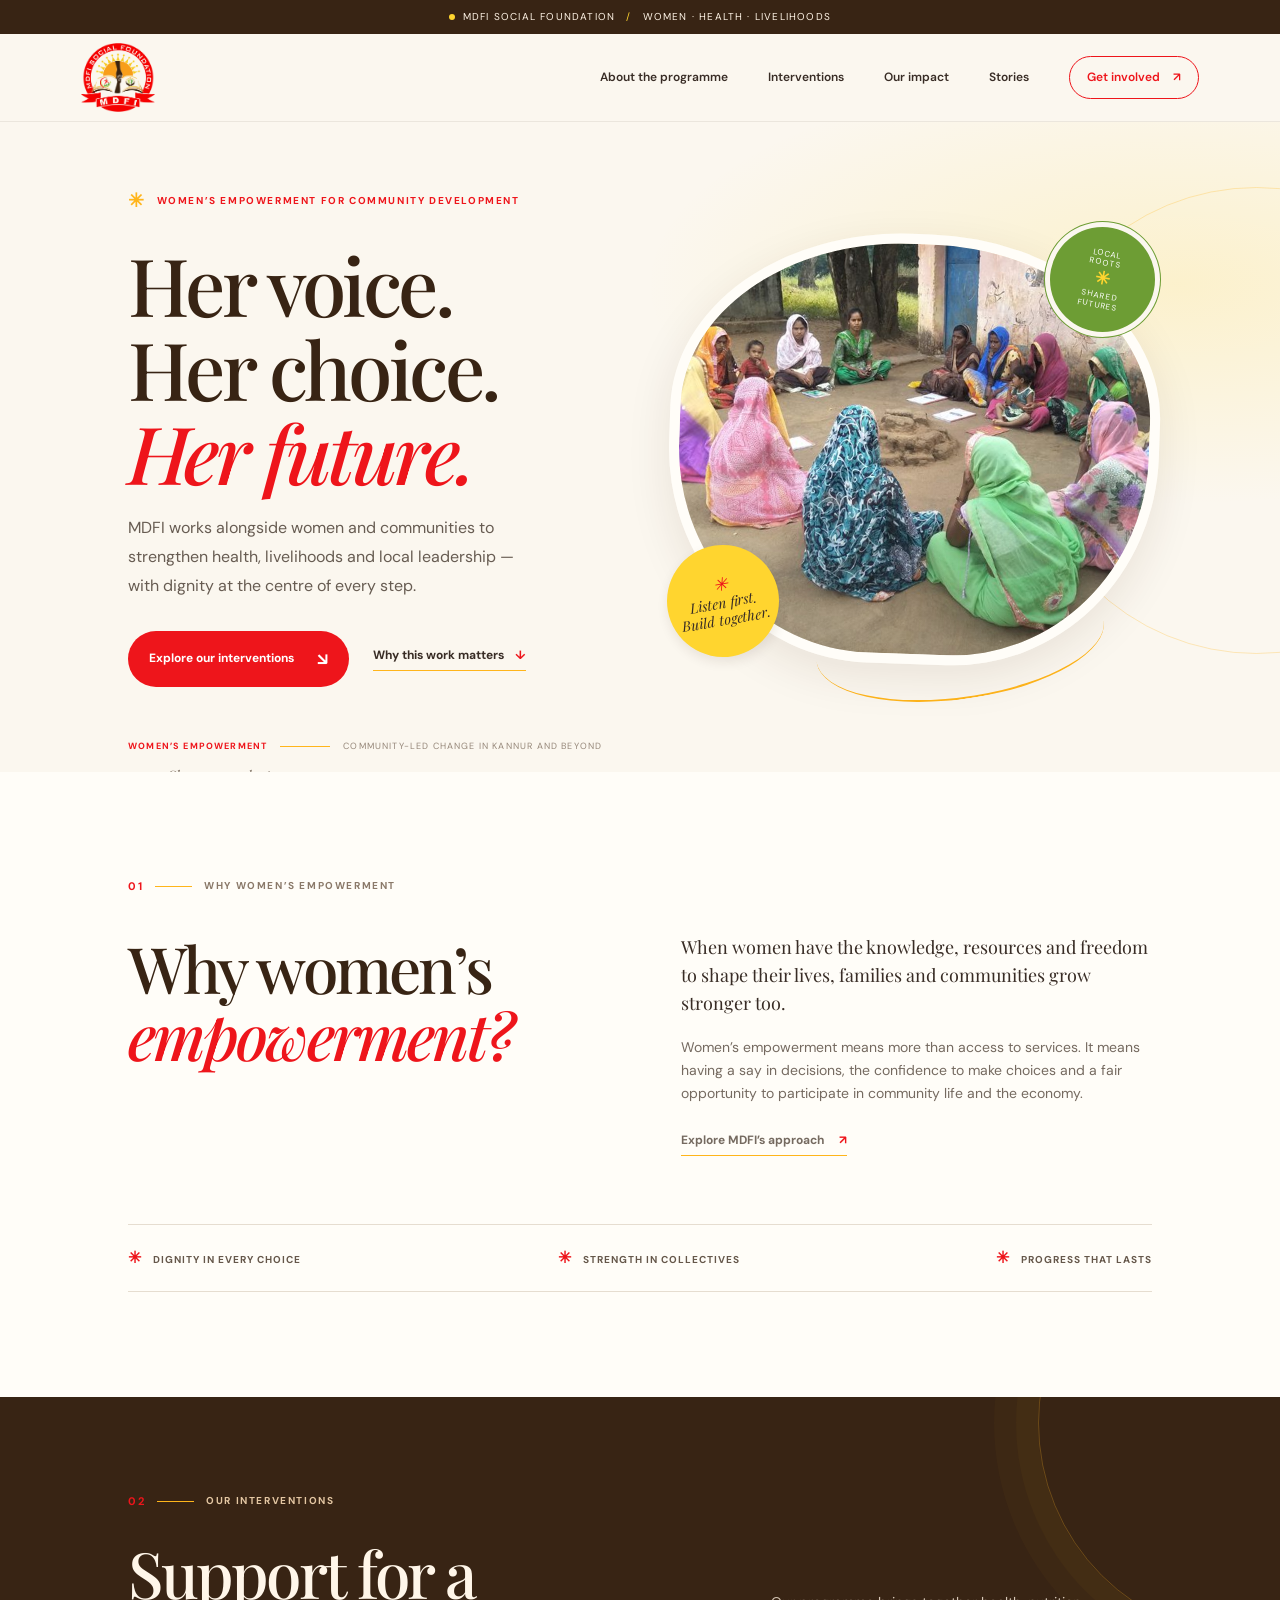
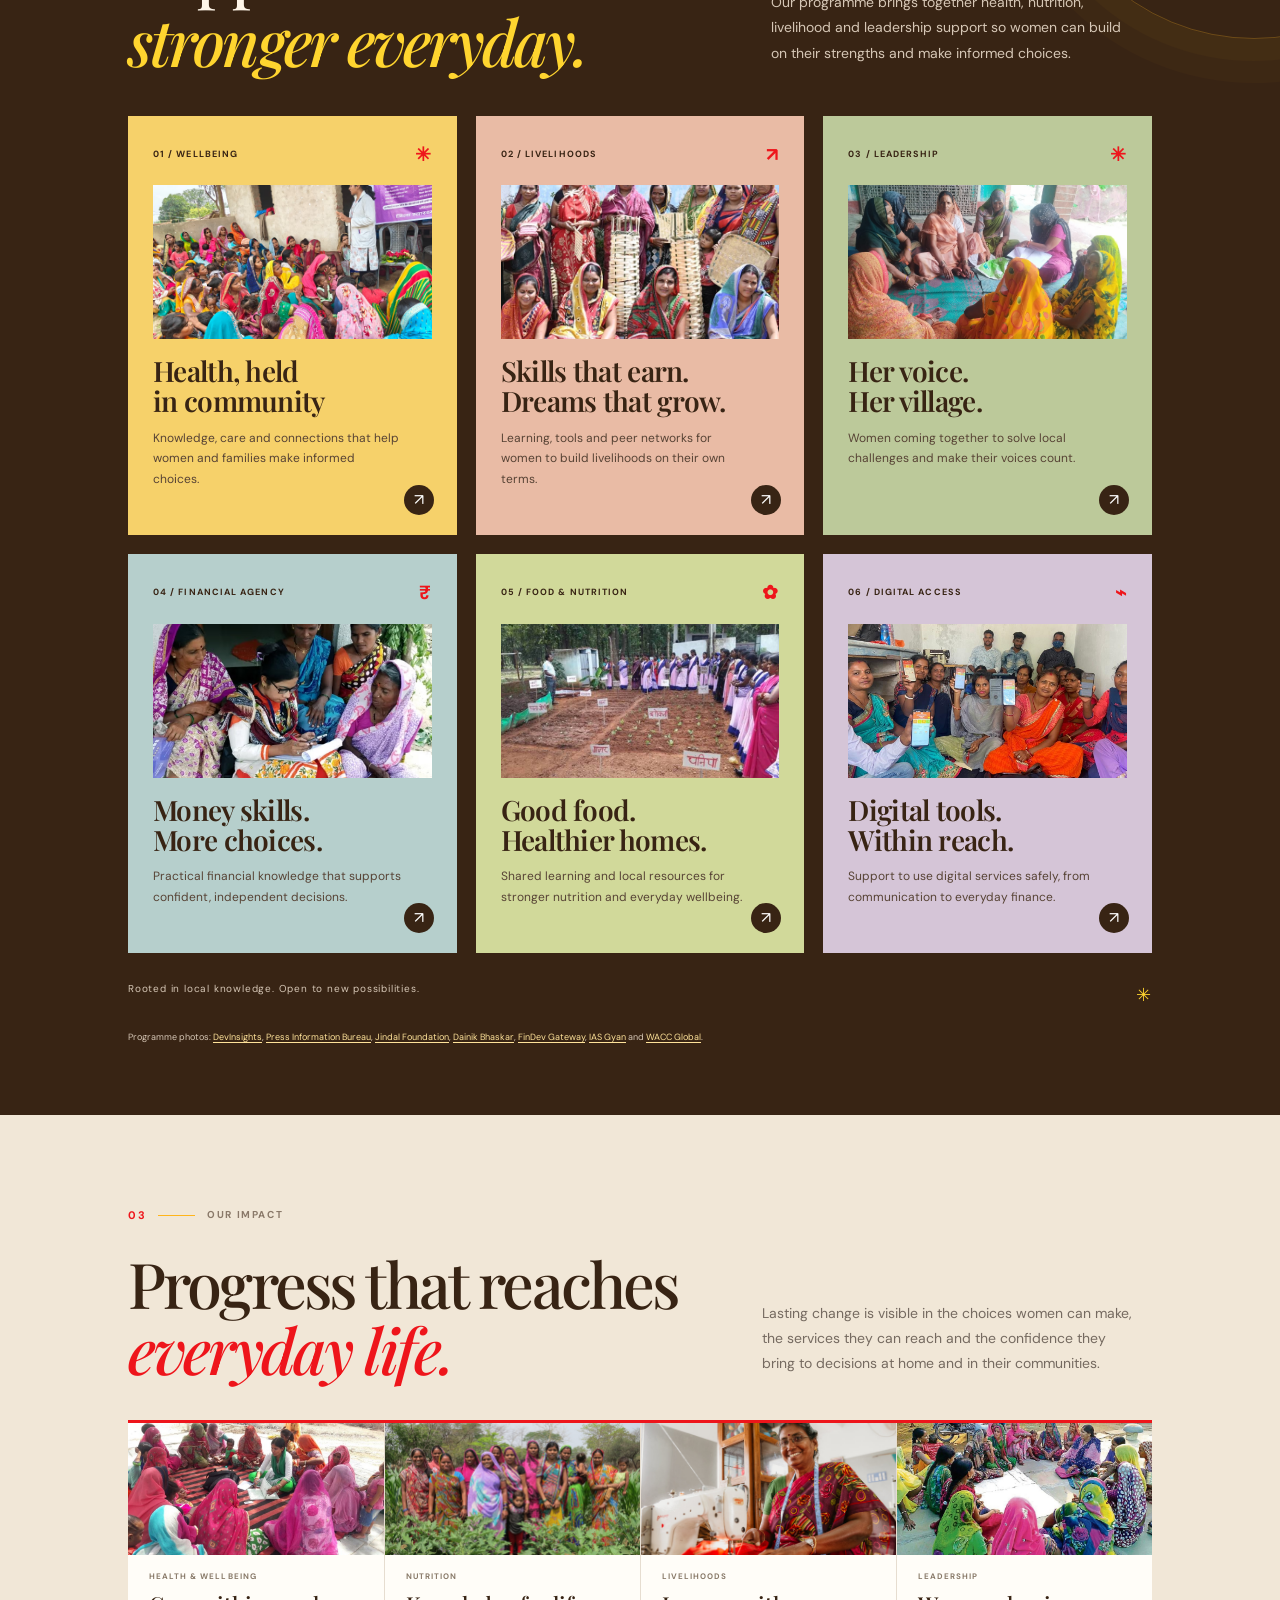
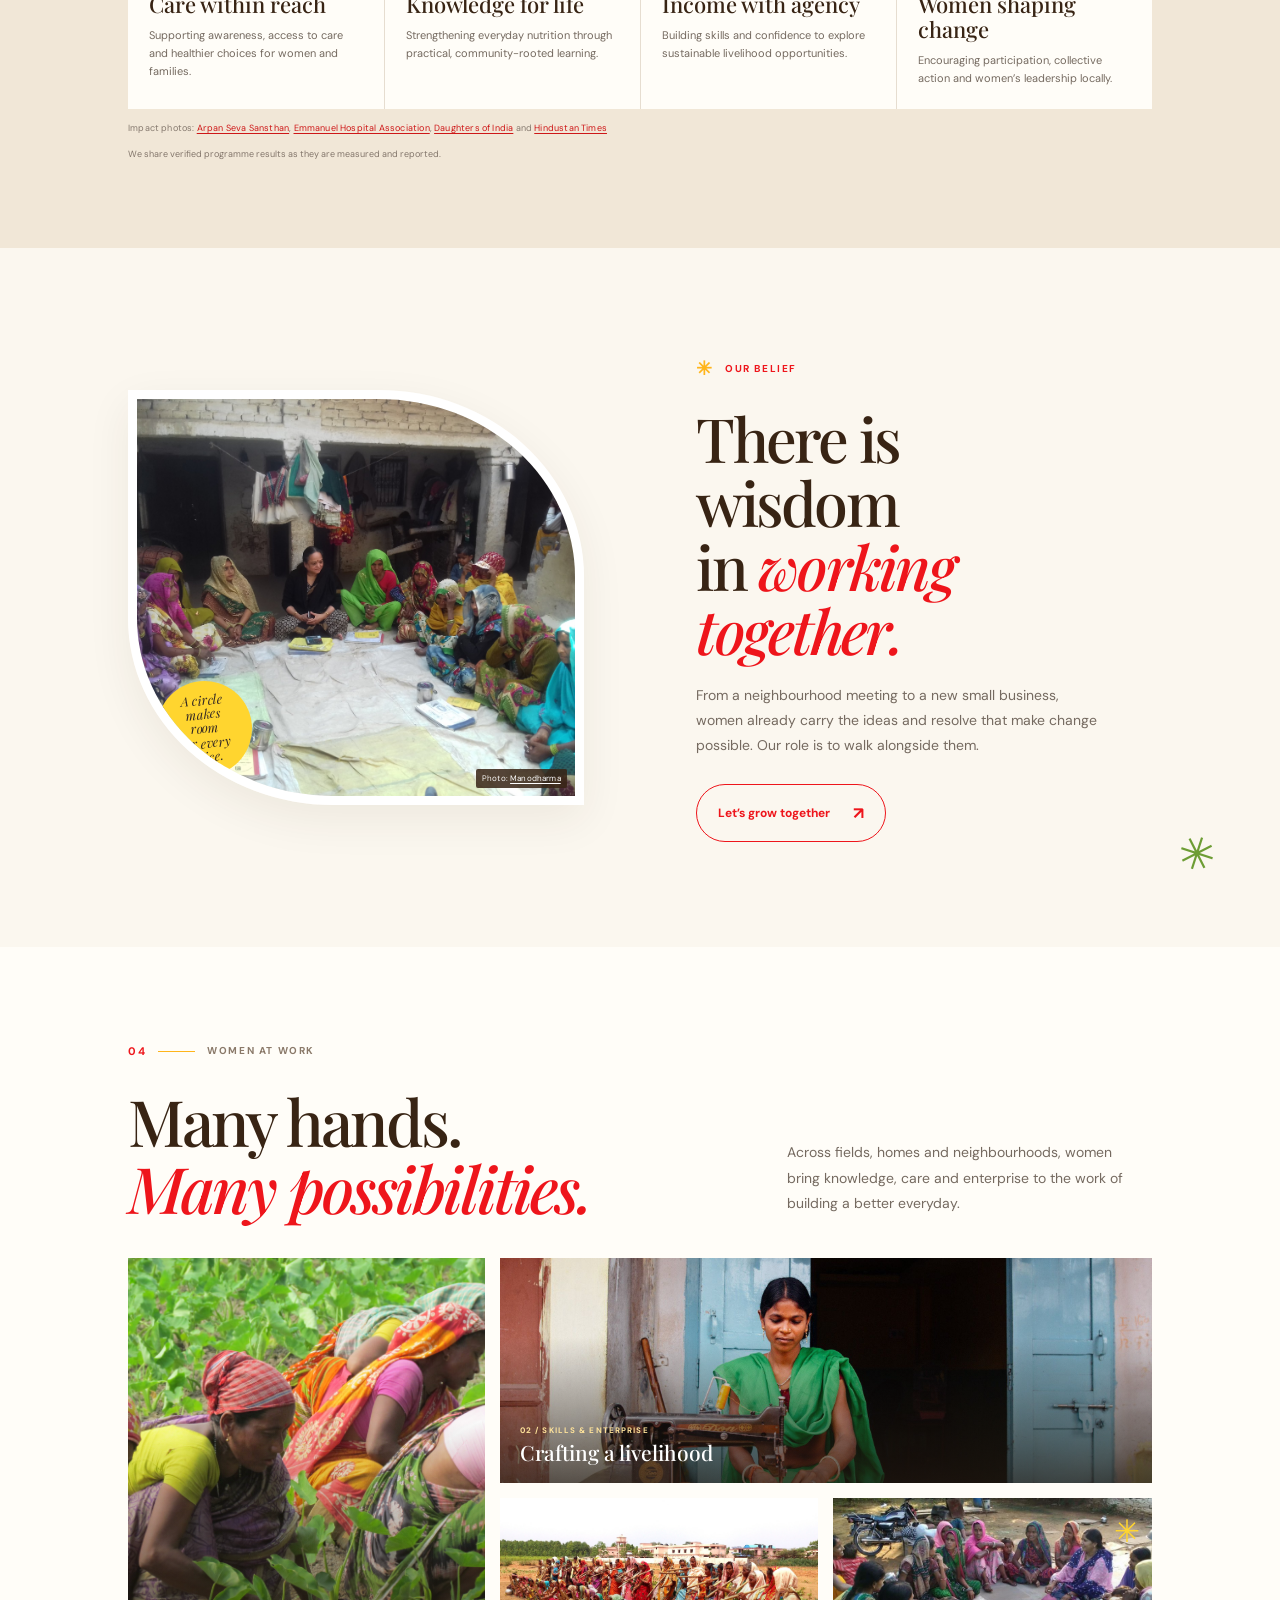
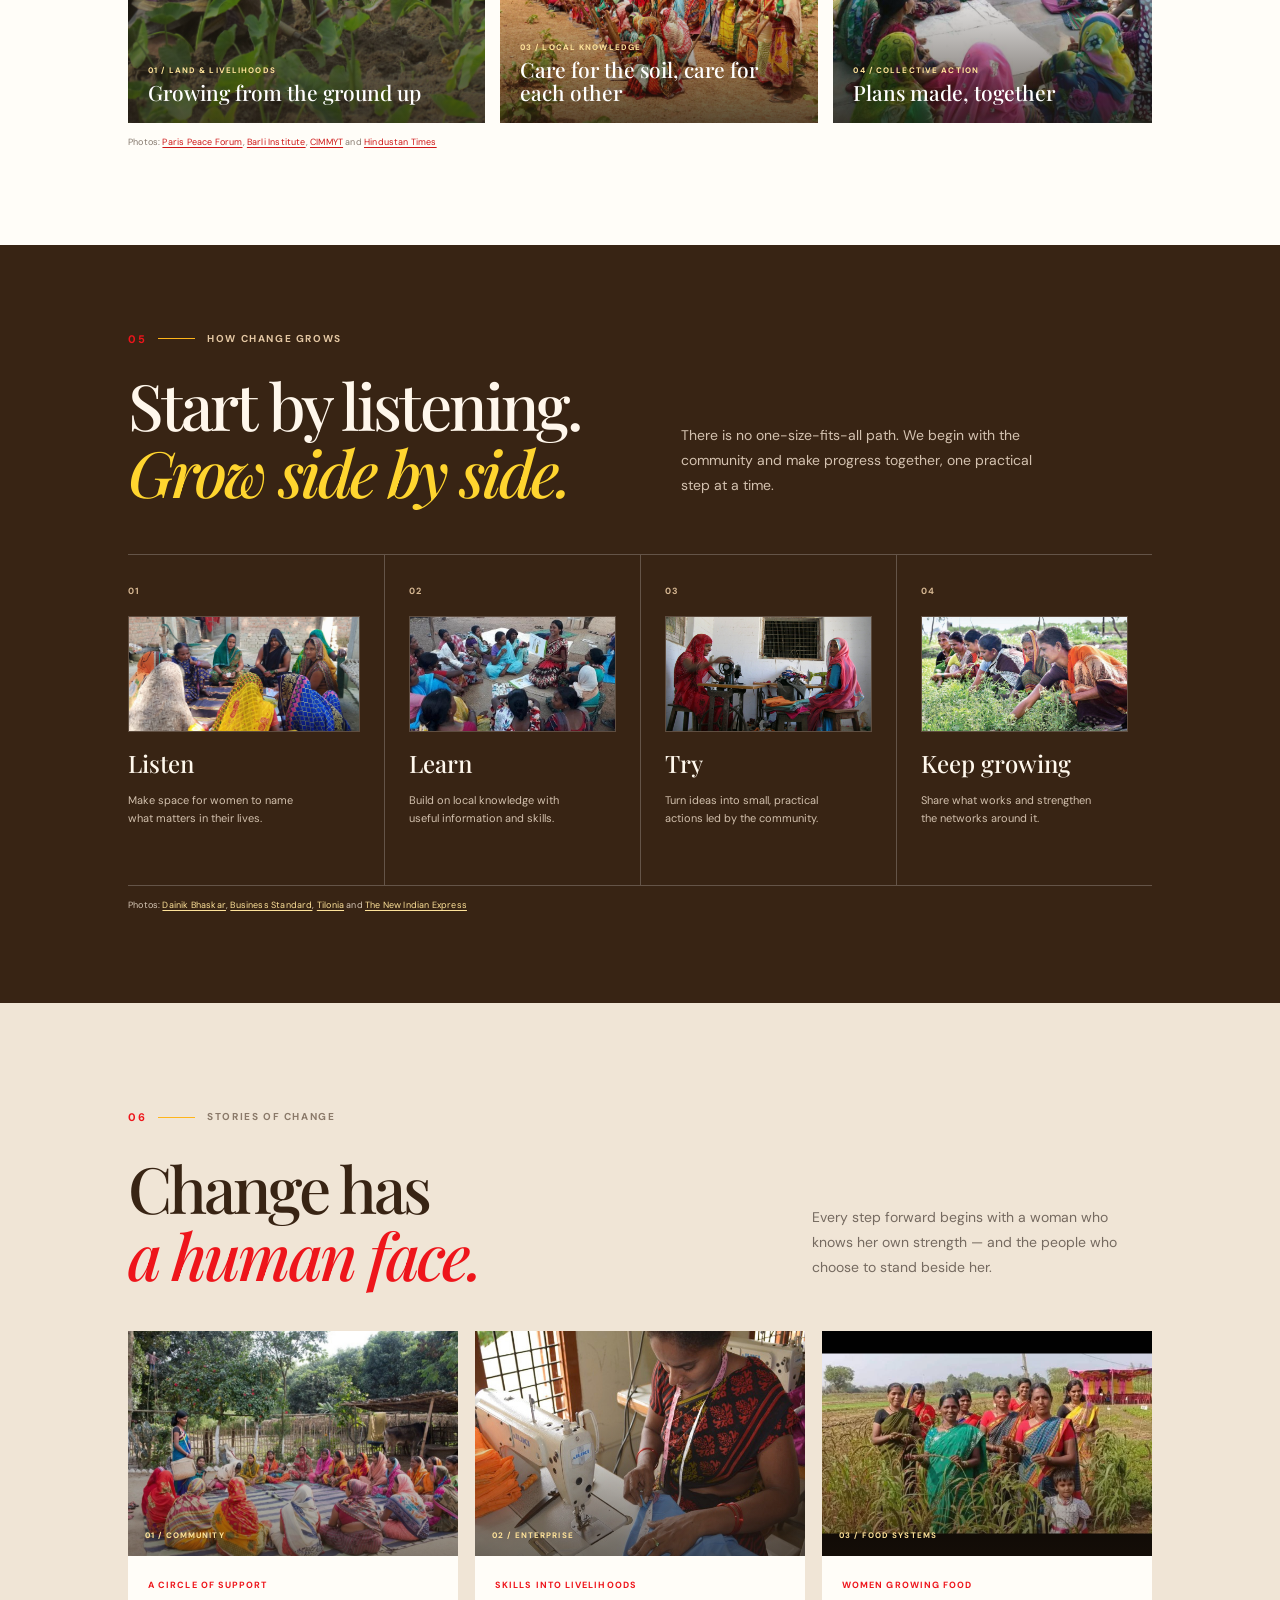
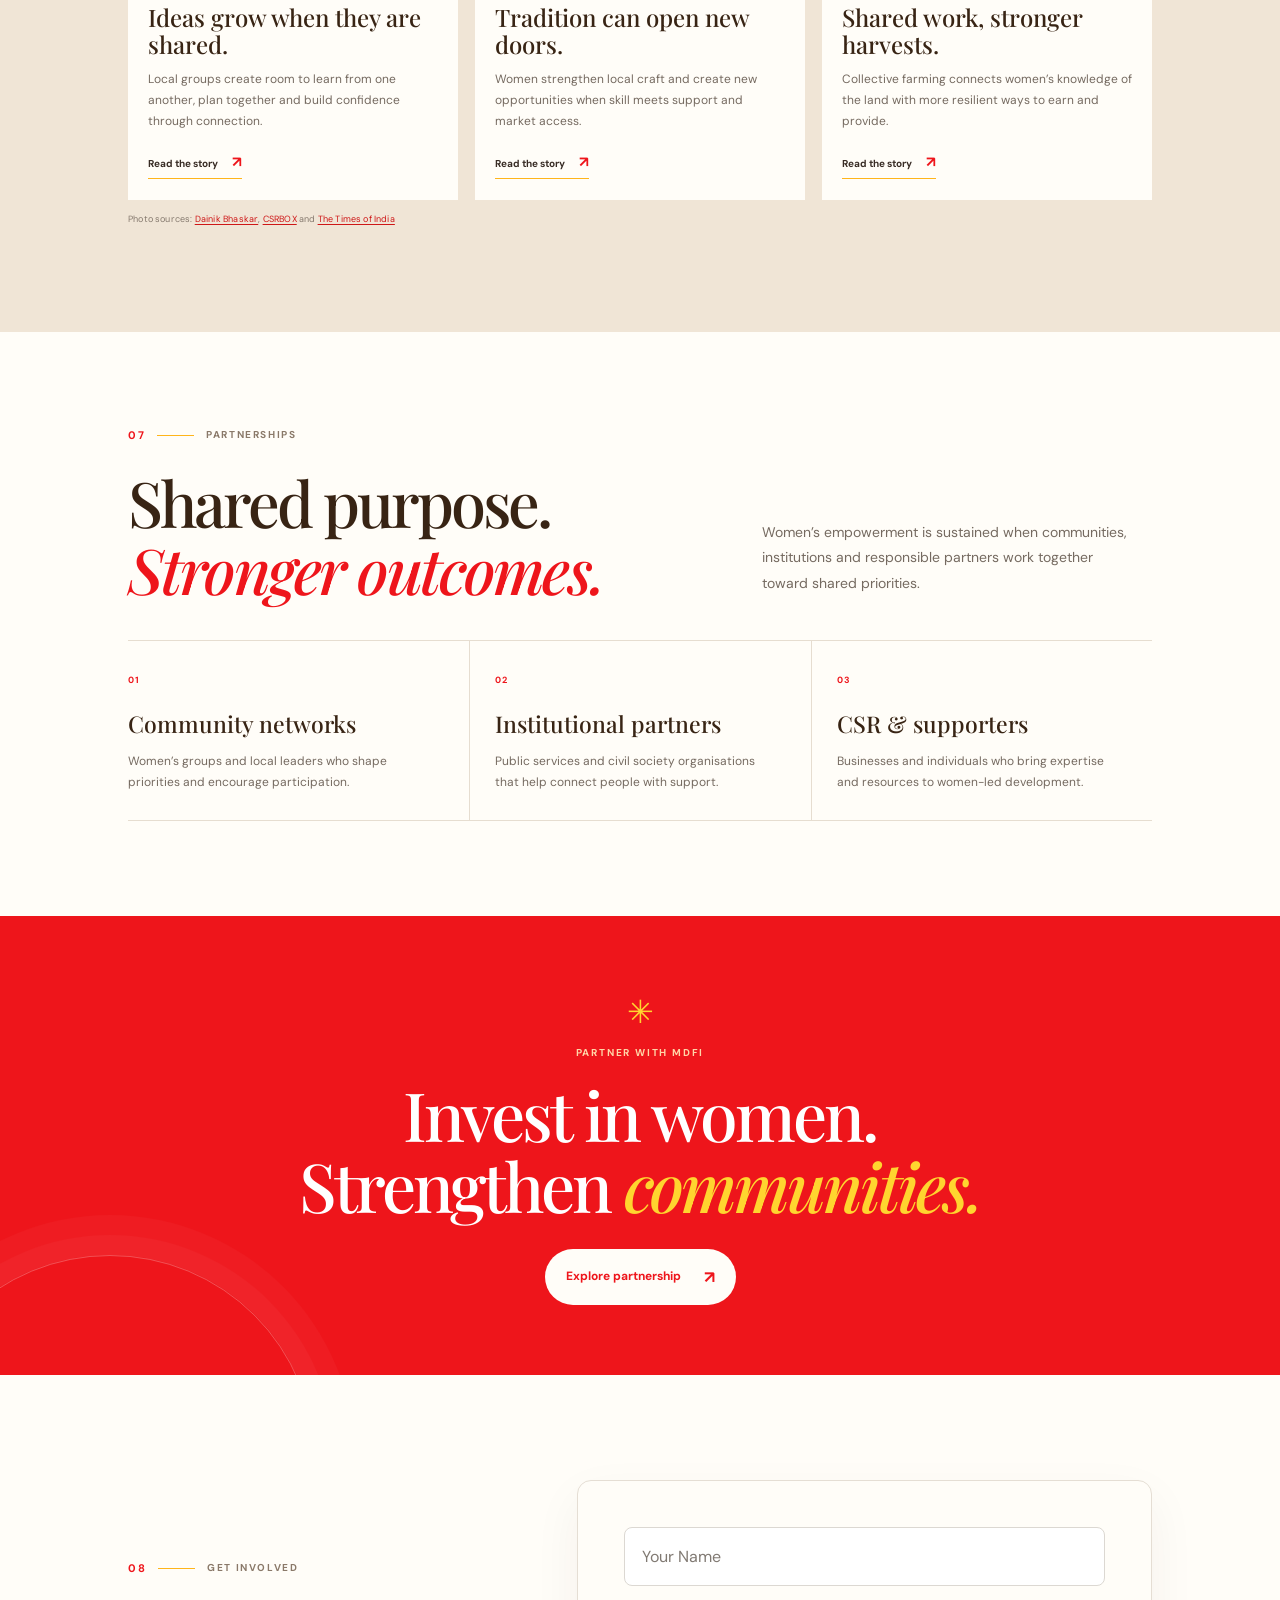
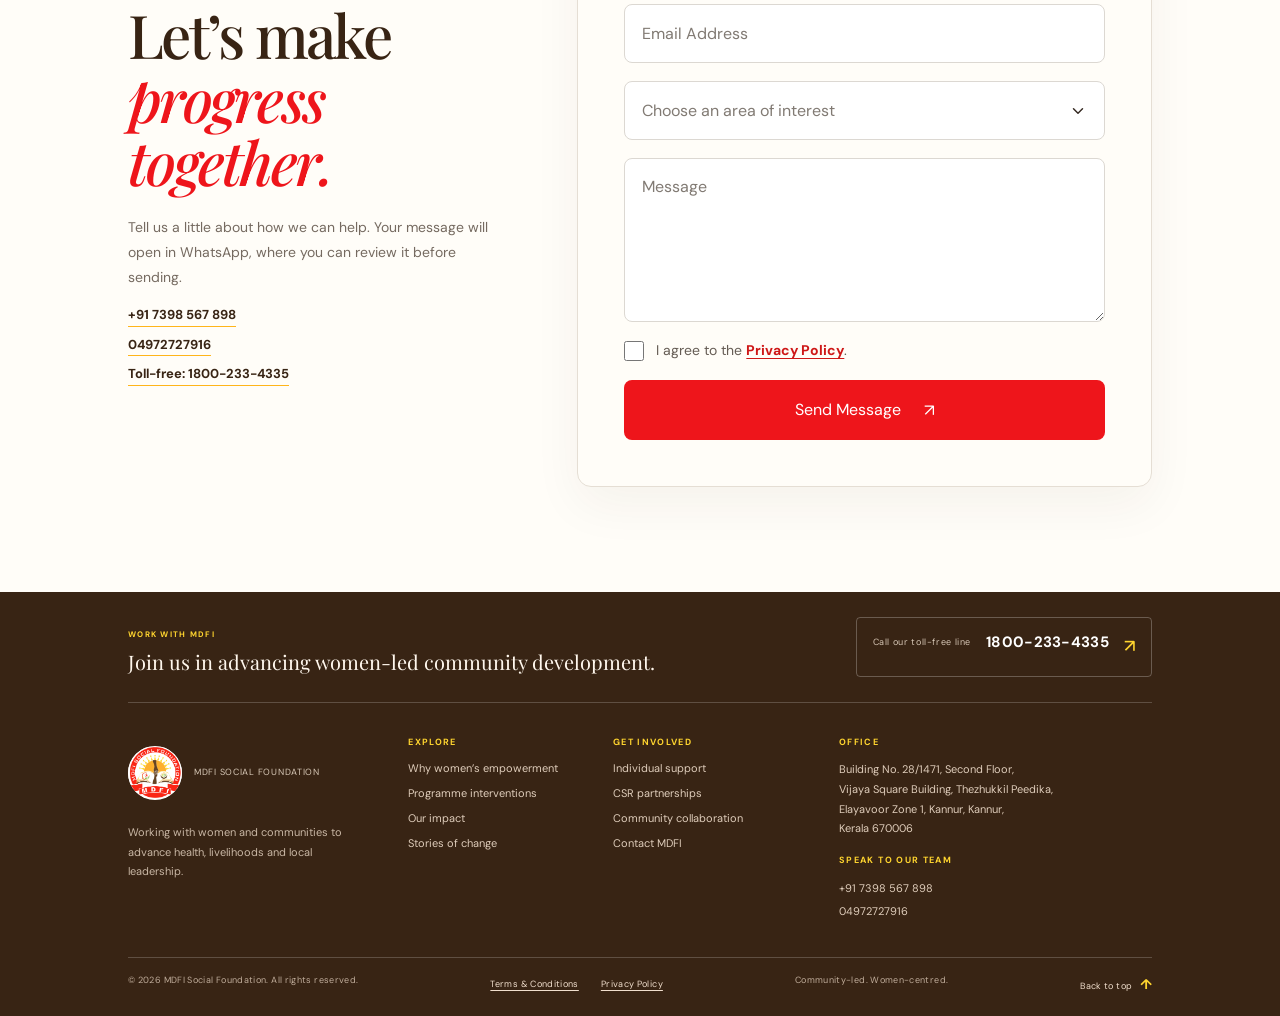
==== index.html @ 3a748f27 "Intial commit" ====
<!doctype html>
<html lang="en">
<head>
  <meta charset="utf-8">
  <meta name="viewport" content="width=device-width, initial-scale=1">
  <meta name="theme-color" content="#fbf7ef">
  <meta name="description" content="Learn how MDFI Social Foundation supports women’s health, livelihoods and local leadership through community-led development.">
  <title>Women’s Empowerment & Community Development | MDFI Social Foundation</title>
  <link rel="preconnect" href="https://fonts.googleapis.com">
  <link rel="preconnect" href="https://fonts.gstatic.com" crossorigin>
  <link href="https://fonts.googleapis.com/css2?family=DM+Sans:wght@400;500;600;700&family=Playfair+Display:wght@500;600;700&display=swap" rel="stylesheet">
  <link rel="stylesheet" href="styles.css">
  <link rel="stylesheet" href="footer.css">
  <link rel="stylesheet" href="photos.css">
  <link rel="stylesheet" href="contact-form.css">
</head>
<body>
  <div class="announcement"><span class="sun-dot"></span> MDFI SOCIAL FOUNDATION <span class="announcement-divider">/</span> WOMEN · HEALTH · LIVELIHOODS</div>
  <header class="site-header">
    <a class="brand" href="#top" aria-label="MDFI home"><img src="assets/mdfi-logo.png" alt="MDFI Social Foundation logo"></a>
    <button class="menu-toggle" aria-expanded="false" aria-controls="main-nav" aria-label="Open navigation"><span></span><span></span></button>
    <nav id="main-nav" class="main-nav" aria-label="Main navigation">
      <a href="#why">About the programme</a>
      <a href="#work">Interventions</a>
      <a href="#impact">Our impact</a>
      <a href="#stories">Stories</a>
      <a class="nav-cta" href="#connect">Get involved <span aria-hidden="true">↗</span></a>
    </nav>
  </header>

  <main id="top">
    <section class="hero">
      <div class="hero-copy">
        <p class="eyebrow"><span class="eyebrow-mark">✳</span> WOMEN’S EMPOWERMENT FOR COMMUNITY DEVELOPMENT</p>
        <h1>Her voice.<br>Her choice.<br><em>Her future.</em></h1>
        <p class="hero-intro">MDFI works alongside women and communities to strengthen health, livelihoods and local leadership — with dignity at the centre of every step.</p>
        <div class="hero-actions"><a class="button button-red" href="#work">Explore our interventions <span>↘</span></a><a class="text-link" href="#why">Why this work matters <span>↓</span></a></div>
        <div class="hero-note"><span class="note-sun">✳</span><span>Change grows best<br>when it grows together.</span></div>
      </div>
      <div class="hero-art" aria-label="Women gathered together in a village courtyard">
        <div class="hero-photo"><img src="assets/images/women-collective.jpg" alt="Women meeting in a village courtyard, sharing ideas and planning together" fetchpriority="high"></div>
        <div class="photo-caption"><span class="caption-symbol">✳</span><span>Listen first.<br>Build together.</span></div>
        <div class="round-stamp"><span>LOCAL<br>ROOTS</span><b>✳</b><span>SHARED<br>FUTURES</span></div>
        <div class="hero-squiggle" aria-hidden="true"></div>
      </div>
      <div class="hero-bottom"><span>WOMEN’S EMPOWERMENT</span><span class="bottom-line"></span><span>Community-led change in Kannur and beyond</span></div>
    </section>

    <section id="why" class="manifesto section-pad">
      <div class="section-kicker"><span>01</span><span class="rule"></span><span>WHY WOMEN’S EMPOWERMENT</span></div>
      <div class="manifesto-grid">
        <h2>Why women’s<br><em>empowerment?</em></h2>
        <div class="manifesto-copy"><p class="lead">When women have the knowledge, resources and freedom to shape their lives, families and communities grow stronger too.</p><p>Women’s empowerment means more than access to services. It means having a say in decisions, the confidence to make choices and a fair opportunity to participate in community life and the economy.</p><a class="underlined-link" href="#work">Explore MDFI’s approach <span>↗</span></a></div>
      </div>
      <div class="value-strip"><span><i>✳</i> Dignity in every choice</span><span><i>✳</i> Strength in collectives</span><span><i>✳</i> Progress that lasts</span></div>
    </section>

    <section id="work" class="work-section section-pad">
      <div class="work-heading"><div><div class="section-kicker light"><span>02</span><span class="rule"></span><span>OUR INTERVENTIONS</span></div><h2>Support for a<br><em>stronger everyday.</em></h2></div><p>Our programme brings together health, nutrition, livelihood and leadership support so women can build on their strengths and make informed choices.</p></div>
      <div class="work-grid">
        <article class="work-card card-saffron"><div class="card-top"><span>01 / WELLBEING</span><span class="card-icon">✳</span></div><div class="card-photo"><img src="assets/images/village-health-conference.jpeg" alt="A health worker speaking with women at a village health conference" loading="lazy"></div><h3>Health, held<br>in community</h3><p>Knowledge, care and connections that help women and families make informed choices.</p><a href="#connect" aria-label="Learn about health in community">↗</a></article>
        <article class="work-card card-rose"><div class="card-top"><span>02 / LIVELIHOODS</span><span class="card-icon">↗</span></div><div class="card-photo"><img src="assets/images/women-basket-artisans.webp" alt="Women artisans presenting handmade baskets" loading="lazy"></div><h3>Skills that earn.<br>Dreams that grow.</h3><p>Learning, tools and peer networks for women to build livelihoods on their own terms.</p><a href="#connect" aria-label="Learn about skills and livelihoods">↗</a></article>
        <article class="work-card card-green"><div class="card-top"><span>03 / LEADERSHIP</span><span class="card-icon">✳</span></div><div class="card-photo"><img src="assets/images/shg-jaunpur-meeting.jpg" alt="A self-help group leader guiding a discussion with women in her village" loading="lazy"></div><h3>Her voice.<br>Her village.</h3><p>Women coming together to solve local challenges and make their voices count.</p><a href="#connect" aria-label="Learn about women's local leadership">↗</a></article>
        <article class="work-card card-blue"><div class="card-top"><span>04 / FINANCIAL AGENCY</span><span class="card-icon">₹</span></div><div class="card-photo"><img src="assets/images/financial-learning.avif" alt="A facilitator helping women learn about digital financial services" loading="lazy"></div><h3>Money skills.<br>More choices.</h3><p>Practical financial knowledge that supports confident, independent decisions.</p><a href="#connect" aria-label="Learn about financial agency">↗</a></article>
        <article class="work-card card-lime"><div class="card-top"><span>05 / FOOD & NUTRITION</span><span class="card-icon">✿</span></div><div class="card-photo"><img src="assets/images/nutrition-garden.jpg" alt="Women learning together in a community nutrition garden" loading="lazy"></div><h3>Good food.<br>Healthier homes.</h3><p>Shared learning and local resources for stronger nutrition and everyday wellbeing.</p><a href="#connect" aria-label="Learn about food and nutrition">↗</a></article>
        <article class="work-card card-lavender"><div class="card-top"><span>06 / DIGITAL ACCESS</span><span class="card-icon">⌁</span></div><div class="card-photo"><img src="assets/images/women-digital-learning.jpg" alt="Rural women learning to use smartphones in a digital skills session" loading="lazy"></div><h3>Digital tools.<br>Within reach.</h3><p>Support to use digital services safely, from communication to everyday finance.</p><a href="#connect" aria-label="Learn about digital access">↗</a></article>
      </div>
      <div class="work-footer"><span>Rooted in local knowledge. Open to new possibilities.</span><span class="tiny-flower">✳</span></div>
      <p class="programme-photo-credit">Programme photos: <a href="https://www.devinsights.co.in/blogs/how-shgs-are-empowering-the-rural-women-of-chhattisgarh" target="_blank" rel="noreferrer">DevInsights</a>, <a href="https://www.pib.gov.in/PressReleasePage.aspx?PRID=2170736" target="_blank" rel="noreferrer">Press Information Bureau</a>, <a href="https://jindalfoundation.com/women-empowerment" target="_blank" rel="noreferrer">Jindal Foundation</a>, <a href="https://www.bhaskar.com/local/uttar-pradesh/jaunpur/dobhi/news/self-help-group-meeting-in-panihar-village-of-jaunpur-135936276.html" target="_blank" rel="noreferrer">Dainik Bhaskar</a>, <a href="https://www.findevgateway.org/blog/2018/11/three-steps-closing-indias-gender-gap-digital-financial-services" target="_blank" rel="noreferrer">FinDev Gateway</a>, <a href="https://www.iasgyan.in/daily-current-affairs/poshan-vatika" target="_blank" rel="noreferrer">IAS Gyan</a> and <a href="https://waccglobal.org/beyond-calling-and-messaging-india-project-boosts-digital-literacy-skills-of-rural-women/" target="_blank" rel="noreferrer">WACC Global</a>.</p>
    </section>

    <section id="impact" class="impact-section section-pad">
      <div class="impact-intro"><div><div class="section-kicker"><span>03</span><span class="rule"></span><span>OUR IMPACT</span></div><h2>Progress that reaches<br><em>everyday life.</em></h2></div><p>Lasting change is visible in the choices women can make, the services they can reach and the confidence they bring to decisions at home and in their communities.</p></div>
      <div class="impact-grid">
        <article><img class="impact-photo" src="assets/images/community-meeting.jpg" alt="Women sharing information and support in a village meeting" loading="lazy"><span class="impact-label">HEALTH & WELLBEING</span><h3>Care within reach</h3><p>Supporting awareness, access to care and healthier choices for women and families.</p></article>
        <article><img class="impact-photo" src="assets/images/community-garden-group.jpg" alt="Women gathered around a community vegetable garden" loading="lazy"><span class="impact-label">NUTRITION</span><h3>Knowledge for life</h3><p>Strengthening everyday nutrition through practical, community-rooted learning.</p></article>
        <article><img class="impact-photo" src="assets/images/artisan-sewing.jpg" alt="A woman artisan sewing colorful fabric for her livelihood" loading="lazy"><span class="impact-label">LIVELIHOODS</span><h3>Income with agency</h3><p>Building skills and confidence to explore sustainable livelihood opportunities.</p></article>
        <article><img class="impact-photo" src="assets/images/shg-meeting-2025.jpg" alt="Women taking part in a local self-help group meeting" loading="lazy"><span class="impact-label">LEADERSHIP</span><h3>Women shaping change</h3><p>Encouraging participation, collective action and women’s leadership locally.</p></article>
      </div>
      <p class="photo-credit">Impact photos: <a href="https://arpansevasansthan.org/home/gallery/shg-meeting-women-meeting" target="_blank" rel="noreferrer">Arpan Seva Sansthan</a>, <a href="https://www.usefulgifts.org/products/village-package-champa-district-india" target="_blank" rel="noreferrer">Emmanuel Hospital Association</a>, <a href="https://www.daughtersofindia.net/products/market-bag-fundraiser" target="_blank" rel="noreferrer">Daughters of India</a> and <a href="https://www.hindustantimes.com/ht-insight/governance/shgs-show-the-way-to-bridge-india-s-learning-divide-101764063744617.html" target="_blank" rel="noreferrer">Hindustan Times</a></p>
      <p class="impact-note">We share verified programme results as they are measured and reported.</p>
    </section>

    <section class="interlude section-pad">
      <div class="interlude-image"><img src="assets/images/shg-circle.jpg" alt="Women from a village group learning and making decisions together" loading="lazy"><span class="image-note">A circle makes room<br>for every voice.</span><span class="photo-credit interlude-credit">Photo: <a href="https://www.manodharma.org/ourpartners/2018/9/21/pardada-pardadi-educational-society" target="_blank" rel="noreferrer">Manodharma</a></span></div>
      <div class="interlude-copy"><p class="eyebrow"><span class="eyebrow-mark">✳</span> OUR BELIEF</p><h2>There is wisdom<br>in <em>working together.</em></h2><p>From a neighbourhood meeting to a new small business, women already carry the ideas and resolve that make change possible. Our role is to walk alongside them.</p><a class="button button-outline" href="#connect">Let’s grow together <span>↗</span></a></div>
      <div class="interlude-doodle" aria-hidden="true">✳</div>
    </section>

    <section class="field-notes section-pad" aria-labelledby="field-notes-title">
      <div class="field-notes-head"><div><div class="section-kicker"><span>04</span><span class="rule"></span><span>WOMEN AT WORK</span></div><h2 id="field-notes-title">Many hands.<br><em>Many possibilities.</em></h2></div><p>Across fields, homes and neighbourhoods, women bring knowledge, care and enterprise to the work of building a better everyday.</p></div>
      <div class="photo-grid">
        <figure class="photo-tile photo-tall"><img src="assets/images/women-farmers.jpg" alt="Women farmers planting together in a green field" loading="lazy"><figcaption><span>01 / LAND & LIVELIHOODS</span><b>Growing from the ground up</b></figcaption></figure>
        <figure class="photo-tile photo-wide"><img src="assets/images/barli-tailoring.jpg" alt="A woman learning tailoring skills at a community workshop" loading="lazy"><figcaption><span>02 / SKILLS & ENTERPRISE</span><b>Crafting a livelihood</b></figcaption></figure>
        <figure class="photo-tile"><img src="assets/images/field-work.jpg" alt="Women working together to prepare a field for planting" loading="lazy"><figcaption><span>03 / LOCAL KNOWLEDGE</span><b>Care for the soil, care for each other</b></figcaption></figure>
        <figure class="photo-tile photo-accent"><img src="assets/images/shg-meeting-2017.jpg" alt="Women gathered for a self-help group discussion in Rajasthan" loading="lazy"><figcaption><span>04 / COLLECTIVE ACTION</span><b>Plans made, together</b></figcaption></figure>
      </div>
      <p class="photo-credit">Photos: <a href="https://parispeaceforum.org/projects/agriculture-collectives-of-marginalized-women/" target="_blank" rel="noreferrer">Paris Peace Forum</a>, <a href="https://www.monafoundation.org/barli" target="_blank" rel="noreferrer">Barli Institute</a>, <a href="https://www.cimmyt.org/multimedia/the-transformative-value-of-maize/" target="_blank" rel="noreferrer">CIMMYT</a> and <a href="https://www.hindustantimes.com/india-news/rural-economy-gets-a-boost-as-bank-credit-to-shgs-increase-in-northern-eastern-states/story-ORR3bDtZeoR7ZgD5gWQS4I.html" target="_blank" rel="noreferrer">Hindustan Times</a></p>
    </section>

    <section class="pathway section-pad">
      <div class="pathway-heading"><div class="section-kicker light"><span>05</span><span class="rule"></span><span>HOW CHANGE GROWS</span></div><h2>Start by listening.<br><em>Grow side by side.</em></h2><p>There is no one-size-fits-all path. We begin with the community and make progress together, one practical step at a time.</p></div>
      <div class="pathway-steps">
        <article><span class="step-number">01</span><img class="step-photo" src="assets/images/women-savings-meeting.jpg" alt="A women’s group discussing savings and financial choices" loading="lazy"><h3>Listen</h3><p>Make space for women to name what matters in their lives.</p></article>
        <article><span class="step-number">02</span><img class="step-photo" src="assets/images/shg-training.jpg" alt="A facilitator sharing livelihood ideas with a self-help group" loading="lazy"><h3>Learn</h3><p>Build on local knowledge with useful information and skills.</p></article>
        <article><span class="step-number">03</span><img class="step-photo" src="assets/images/tilonia-tailoring.jpg" alt="Two women practicing tailoring skills side by side" loading="lazy"><h3>Try</h3><p>Turn ideas into small, practical actions led by the community.</p></article>
        <article><span class="step-number">04</span><img class="step-photo" src="assets/images/group-farming.jpg" alt="Women tending a shared garden together" loading="lazy"><h3>Keep growing</h3><p>Share what works and strengthen the networks around it.</p></article>
      </div>
      <p class="photo-credit">Photos: <a href="https://www.bhaskar.com/local/rajasthan/pali/news/added-2-thousand-women-to-self-employment-in-pali-rajasthan-128634140.html" target="_blank" rel="noreferrer">Dainik Bhaskar</a>, <a href="https://www.business-standard.com/article/current-affairs/rajasthan-low-income-women-to-get-uplift-through-self-help-groups-122072800989_1.html" target="_blank" rel="noreferrer">Business Standard</a>, <a href="https://www.tilonia.com/products/becomeafriendoftilonia" target="_blank" rel="noreferrer">Tilonia</a> and <a href="https://www.newindianexpress.com/states/karnataka/2020/Jul/06/thousands-of-rural-women-from-self-help-groups-fear-bleak-future-amid-covid-19-crisis-2166214.html" target="_blank" rel="noreferrer">The New Indian Express</a></p>
    </section>

    <section id="stories" class="stories-section section-pad">
      <div class="stories-head"><div><div class="section-kicker"><span>06</span><span class="rule"></span><span>STORIES OF CHANGE</span></div><h2>Change has<br><em>a human face.</em></h2></div><p>Every step forward begins with a woman who knows her own strength — and the people who choose to stand beside her.</p></div>
      <div class="story-grid">
        <article class="story-card"><div class="story-card-image"><img src="assets/images/jeevika-group-meeting.png" alt="Women from a rural self-help group gathering to discuss their work" loading="lazy"><span>01 / COMMUNITY</span></div><div class="story-card-copy"><span class="story-tag">A circle of support</span><h3>Ideas grow when they are shared.</h3><p>Local groups create room to learn from one another, plan together and build confidence through connection.</p><a href="#connect" aria-label="Learn more about community groups">Read the story <b>↗</b></a></div></article>
        <article class="story-card"><div class="story-card-image"><img src="assets/images/tailoring-workshop.jpg" alt="A woman building a livelihood with tailoring skills" loading="lazy"><span>02 / ENTERPRISE</span></div><div class="story-card-copy"><span class="story-tag">Skills into livelihoods</span><h3>Tradition can open new doors.</h3><p>Women strengthen local craft and create new opportunities when skill meets support and market access.</p><a href="#connect" aria-label="Learn more about women's enterprise">Read the story <b>↗</b></a></div></article>
        <article class="story-card"><div class="story-card-image"><img src="assets/images/women-harvest-group.jpg" alt="Women sharing the results of their collective farming work" loading="lazy"><span>03 / FOOD SYSTEMS</span></div><div class="story-card-copy"><span class="story-tag">Women growing food</span><h3>Shared work, stronger harvests.</h3><p>Collective farming connects women’s knowledge of the land with more resilient ways to earn and provide.</p><a href="#connect" aria-label="Learn more about collective farming">Read the story <b>↗</b></a></div></article>
      </div>
      <p class="photo-credit">Photo sources: <a href="https://www.bhaskar.com/women/news/jeevikamodel-jeevika-in-bihar-bihar-rural-livelihoods-promotion-society-nitish-kumar-brlps-jeevika-jeevika-didis-128944987.html" target="_blank" rel="noreferrer">Dainik Bhaskar</a>, <a href="https://csrbox.org/India_organization_project_Andhra-Pradesh-Livelihood-Programs_7938" target="_blank" rel="noreferrer">CSRBOX</a> and <a href="https://timesofindia.indiatimes.com/city/hubballi/hubballi-shg-wins-un-award/articleshow/123193432.cms" target="_blank" rel="noreferrer">The Times of India</a></p>
    </section>

    <section class="collaboration-section section-pad">
      <div class="collaboration-head"><div><div class="section-kicker"><span>07</span><span class="rule"></span><span>PARTNERSHIPS</span></div><h2>Shared purpose.<br><em>Stronger outcomes.</em></h2></div><p>Women’s empowerment is sustained when communities, institutions and responsible partners work together toward shared priorities.</p></div>
      <div class="collaboration-grid"><article><span>01</span><h3>Community networks</h3><p>Women’s groups and local leaders who shape priorities and encourage participation.</p></article><article><span>02</span><h3>Institutional partners</h3><p>Public services and civil society organisations that help connect people with support.</p></article><article><span>03</span><h3>CSR & supporters</h3><p>Businesses and individuals who bring expertise and resources to women-led development.</p></article></div>
    </section>

    <section class="closing-band"><div class="closing-flower">✳</div><p>PARTNER WITH MDFI</p><h2>Invest in women.<br>Strengthen <em>communities.</em></h2><a class="button button-light" href="#connect">Explore partnership <span>↗</span></a><div class="closing-decoration" aria-hidden="true"></div></section>

    <section id="connect" class="connect-section section-pad">
      <div class="connect-intro">
        <div class="section-kicker"><span>08</span><span class="rule"></span><span>GET INVOLVED</span></div>
        <h2>Let’s make<br><em>progress together.</em></h2>
        <div class="connect-copy">
          <p>Tell us a little about how we can help. Your message will open in WhatsApp, where you can review it before sending.</p>
          <div class="connect-phones"><a href="tel:+917398567898">+91 7398 567 898</a><a href="tel:+914972727916">04972727916</a><a href="tel:18002334335">Toll-free: 1800-233-4335</a></div>
        </div>
      </div>
      <form id="whatsapp-contact-form" class="contact-form">
        <div class="form-field"><label class="sr-only" for="contact-name">Your name</label><input id="contact-name" name="name" type="text" autocomplete="name" placeholder="Your Name" required></div>
        <div class="form-field"><label class="sr-only" for="contact-email">Email address</label><input id="contact-email" name="email" type="email" autocomplete="email" placeholder="Email Address" required></div>
        <div class="form-field"><label class="sr-only" for="contact-interest">Area of interest</label><select id="contact-interest" name="interest" required><option value="" selected disabled>Choose an area of interest</option><option>Women’s empowerment</option><option>Community development</option><option>Health and wellbeing</option><option>Livelihoods</option><option>CSR or partnership</option><option>Other enquiry</option></select></div>
        <div class="form-field"><label class="sr-only" for="contact-message">Message</label><textarea id="contact-message" name="message" rows="5" placeholder="Message" required></textarea></div>
        <label class="privacy-consent"><input name="privacy-consent" type="checkbox" required><span>I agree to the <a href="privacy.html" target="_blank" rel="noopener">Privacy Policy</a>.</span></label>
        <button class="button button-red contact-submit" type="submit">Send Message <span aria-hidden="true">↗</span></button>
      </form>
    </section>
  </main>

  <footer class="site-footer">
    <div class="footer-connect-strip">
      <div><span>WORK WITH MDFI</span><p>Join us in advancing women-led community development.</p></div>
      <a class="footer-tollfree" href="tel:18002334335"><span>Call our toll-free line</span><strong>1800-233-4335</strong><b aria-hidden="true">↗</b></a>
    </div>
    <div class="footer-main">
      <div class="footer-identity"><a class="footer-brand" href="#top"><img src="assets/mdfi-logo.png" alt="MDFI Social Foundation"><span>MDFI Social Foundation</span></a><p>Working with women and communities to advance health, livelihoods and local leadership.</p></div>
      <div class="footer-column"><h2>Explore</h2><a href="#why">Why women’s empowerment</a><a href="#work">Programme interventions</a><a href="#impact">Our impact</a><a href="#stories">Stories of change</a></div>
      <div class="footer-column"><h2>Get involved</h2><a href="#connect">Individual support</a><a href="#connect">CSR partnerships</a><a href="#connect">Community collaboration</a><a href="#connect">Contact MDFI</a></div>
      <div class="footer-contact"><h2>Office</h2><address>Building No. 28/1471, Second Floor,<br>Vijaya Square Building, Thezhukkil Peedika,<br>Elayavoor Zone 1, Kannur, Kannur,<br>Kerala 670006</address><h2 class="footer-call-title">Speak to our team</h2><a href="tel:+917398567898">+91 7398 567 898</a><a href="tel:+914972727916">04972727916</a></div>
    </div>
    <div class="footer-bottom"><span>© <span id="year"></span> MDFI Social Foundation. All rights reserved.</span><nav class="footer-legal-links" aria-label="Legal information"><a href="terms.html">Terms &amp; Conditions</a><a href="privacy.html">Privacy Policy</a></nav><span>Community-led. Women-centred.</span><a href="#top">Back to top <b aria-hidden="true">↑</b></a></div>
  </footer>
  <script src="script.js"></script>
</body>
</html>
---- styles.css ----
:root{--red:#ee151b;--red-deep:#ce1717;--saffron:#ffb51b;--yellow:#ffd52f;--green:#6d9d34;--deep-green:#365438;--brown:#382414;--ink:#382c25;--muted:#756a60;--cream:#fbf7ef;--paper:#fffdf8;--pink:#f2c8b6;--line:#e6ddd0;--display:"Playfair Display",Georgia,serif;--body:"DM Sans",Arial,sans-serif}*{box-sizing:border-box}html{scroll-behavior:smooth}body{margin:0;background:var(--cream);color:var(--ink);font-family:var(--body);font-size:15px;line-height:1.65}a{color:inherit;text-decoration:none}img{display:block;max-width:100%}.announcement{height:34px;background:var(--brown);color:#fff4e6;text-align:center;font-size:10px;letter-spacing:.12em;text-transform:uppercase;display:flex;align-items:center;justify-content:center;gap:8px}.sun-dot{height:6px;width:6px;background:var(--yellow);border-radius:50%}.site-header{height:88px;padding:0 6.3%;display:flex;align-items:center;justify-content:space-between;background:var(--cream);position:sticky;top:0;z-index:10;border-bottom:1px solid rgba(56,36,20,.08)}.brand{width:78px;height:75px;display:flex;align-items:center;overflow:hidden}.brand img{width:74px;height:74px;object-fit:contain;mix-blend-mode:multiply}.main-nav{display:flex;align-items:center;gap:40px;font-size:12px;font-weight:600}.main-nav>a:not(.nav-cta){transition:color .2s}.main-nav>a:hover{color:var(--red)}.nav-cta{border:1px solid var(--red);color:var(--red);padding:11px 17px;border-radius:30px}.nav-cta span{padding-left:10px}.menu-toggle{display:none}.hero{min-height:650px;padding:52px 9% 48px 10%;display:grid;grid-template-columns:1fr 1.02fr;align-items:center;gap:4%;position:relative;overflow:hidden;background:radial-gradient(ellipse at 92% 25%,rgba(255,213,47,.18),transparent 32%),var(--cream)}.hero:before{content:"";position:absolute;width:465px;height:465px;border:1px solid rgba(255,181,27,.27);border-radius:50%;right:-210px;top:65px}.hero-copy{position:relative;z-index:2;padding:6px 0 32px}.eyebrow,.section-kicker{font-size:10px;font-weight:700;letter-spacing:.16em;color:var(--red);display:flex;align-items:center;gap:11px}.eyebrow-mark{font-size:19px;color:var(--saffron)}h1,h2,h3,p{margin-top:0}h1,h2{font-family:var(--display);font-weight:500;letter-spacing:-.045em;line-height:1.05}h1{font-size:clamp(52px,6.25vw,88px);margin:26px 0 20px;color:var(--brown)}h1 em,h2 em{font-weight:500;color:var(--red)}.hero-intro{max-width:400px;font-size:16px;line-height:1.8;color:#675c52}.hero-actions{display:flex;align-items:center;gap:24px;margin-top:30px}.button{display:inline-flex;align-items:center;justify-content:center;gap:23px;padding:14px 21px;border-radius:40px;font-size:12px;font-weight:700;transition:transform .2s,box-shadow .2s}.button:hover{transform:translateY(-2px);box-shadow:0 8px 20px #38241420}.button-red{background:var(--red);color:white}.button-red span,.button-outline span,.button-light span{font-size:17px}.text-link,.underlined-link{font-size:12px;font-weight:700;border-bottom:1px solid var(--saffron);padding-bottom:4px}.text-link span{color:var(--red);padding-left:8px}.hero-note{position:absolute;bottom:-83px;left:5px;display:flex;align-items:center;gap:11px;color:#76685b;font-family:var(--display);font-size:13px;font-style:italic;line-height:1.3}.note-sun{font-size:27px;color:var(--saffron)}.hero-art{position:relative;min-height:510px;display:flex;align-items:center;justify-content:center}.hero-photo{width:min(100%,490px);height:430px;overflow:hidden;position:relative;z-index:1;border-radius:48% 48% 42% 42% / 42% 42% 50% 50%;border:10px solid var(--paper);box-shadow:0 14px 45px #44250e18;transform:rotate(2deg)}.hero-photo:after{content:"";position:absolute;inset:0;background:linear-gradient(0deg,#30190e40,transparent 46%);pointer-events:none}.hero-photo img{width:100%;height:100%;object-fit:cover;object-position:center}.photo-caption{position:absolute;z-index:3;left:1%;bottom:47px;background:var(--yellow);border-radius:50%;height:112px;width:112px;display:grid;place-content:center;text-align:center;font-family:var(--display);font-style:italic;line-height:1.18;font-size:14px;transform:rotate(-10deg);box-shadow:0 5px 12px #38241418}.caption-symbol{font-size:18px;color:var(--red)}.round-stamp{position:absolute;right:2%;top:33px;z-index:2;border-radius:50%;width:105px;height:105px;background:var(--green);color:white;display:flex;flex-direction:column;justify-content:center;align-items:center;text-align:center;font-size:8px;line-height:1.2;letter-spacing:.13em;transform:rotate(11deg);box-shadow:0 0 0 5px var(--cream),0 0 0 6px var(--green)}.round-stamp b{font-size:18px;color:var(--yellow);line-height:1.3}.hero-squiggle{position:absolute;z-index:0;width:290px;height:115px;border-bottom:2px solid var(--saffron);border-radius:0 0 60% 65%;bottom:5px;right:12%;transform:rotate(-9deg)}.hero-bottom{position:absolute;bottom:18px;left:10%;right:9%;display:flex;align-items:center;gap:13px;font-size:9px;letter-spacing:.13em;text-transform:uppercase;color:#958779}.hero-bottom span:first-child{color:var(--red);font-weight:700}.bottom-line{width:50px;height:1px;background:var(--saffron)}.section-pad{padding:105px 10%}.manifesto{background:var(--paper);position:relative}.section-kicker{color:#8a7969;gap:12px}.section-kicker>span:first-child{color:var(--red);font-size:11px}.rule{width:37px;height:1px;background:var(--saffron)}.manifesto-grid{display:grid;grid-template-columns:1fr 1fr;gap:8%;align-items:start;margin-top:39px}.manifesto h2,.work-heading h2,.stories-head h2,.connect-section h2{font-size:clamp(42px,5vw,65px);margin:0;color:var(--brown)}.manifesto-copy{max-width:470px;color:var(--muted)}.manifesto-copy .lead{font-size:18px;line-height:1.55;color:var(--ink);font-family:var(--display)}.manifesto-copy p:not(.lead){font-size:14px}.underlined-link{display:inline-block;margin-top:12px}.underlined-link span{color:var(--red);margin-left:12px}.value-strip{margin-top:68px;padding:20px 0;border-top:1px solid var(--line);border-bottom:1px solid var(--line);display:flex;justify-content:space-between;gap:16px;text-transform:uppercase;font-size:10px;letter-spacing:.1em;font-weight:700;color:#65574a}.value-strip i{font-style:normal;color:var(--red);font-size:16px;margin-right:8px}.work-section{background:var(--brown);color:white;padding-top:95px;padding-bottom:70px;position:relative;overflow:hidden}.work-section:after{content:"";position:absolute;right:-190px;top:-190px;width:430px;height:430px;border:1px solid #fbb42544;border-radius:50%;box-shadow:0 0 0 22px #fbb42508,0 0 0 44px #fbb42507}.light{color:#e4c7a3}.work-heading{position:relative;z-index:1;display:flex;justify-content:space-between;align-items:end;margin-bottom:42px}.work-heading h2{margin-top:29px;color:#fff6e9}.work-heading h2 em{color:var(--yellow)}.work-heading>p{max-width:350px;color:#d6c7b6;font-size:14px;line-height:1.8;margin:0 3% 8px 0}.work-grid{position:relative;z-index:1;display:grid;grid-template-columns:repeat(3,1fr);gap:19px}.work-card{min-height:385px;padding:23px 25px 21px;color:var(--brown);position:relative;overflow:hidden;display:flex;flex-direction:column}.card-saffron{background:#f6d16a}.card-rose{background:#e9bba5}.card-green{background:#bcc99a}.card-top{font-size:9px;letter-spacing:.12em;font-weight:700;display:flex;justify-content:space-between;align-items:center}.card-icon{font-size:19px;color:var(--red)}.card-illustration{height:132px;position:relative;margin:15px 0 8px}.health-illustration .sun{position:absolute;left:20%;top:7px;width:83px;height:83px;background:var(--yellow);border-radius:50%}.leaf{position:absolute;width:50px;height:25px;border-radius:100% 0 100% 0;background:#709839;transform:rotate(-20deg)}.leaf-a{left:43%;top:35px}.leaf-b{left:34%;top:68px;transform:rotate(18deg);background:#50743a}.circle-woman{position:absolute;left:33%;bottom:0;width:60px;height:77px;border-radius:36px 36px 0 0;background:var(--red);color:#ffdb63;font-size:42px;text-align:center;line-height:1.75}.livelihood-illustration .loom{position:absolute;left:27%;top:22px;width:112px;height:94px;border:8px solid #70442e;border-top-width:12px;border-bottom-width:12px;transform:skew(-5deg);background:repeating-linear-gradient(90deg,transparent 0 12px,#f4db8d 12px 17px),repeating-linear-gradient(0deg,transparent 0 14px,#d67143 14px 19px)}.spool{position:absolute;right:22%;top:12px;height:67px;width:24px;background:var(--red);border-radius:5px;box-shadow:0 -7px 0 -2px var(--brown),0 7px 0 -2px var(--brown)}.thread{position:absolute;width:105px;height:80px;border:1px solid var(--red);border-color:var(--red) transparent transparent transparent;border-radius:50%;z-index:1}.thread-1{top:8px;left:43%}.thread-2{top:24px;left:40%;transform:rotate(35deg)}.leadership-illustration .sun{position:absolute;right:20%;top:5px;width:58px;height:58px;background:var(--yellow);border-radius:50%}.figure{position:absolute;bottom:2px;width:31px;border-radius:20px 20px 0 0;background:var(--red)}.figure:before{content:"";position:absolute;top:-22px;left:5px;background:#593b24;width:21px;height:21px;border-radius:50%}.fig-a{height:81px;left:30%;background:#ef6a38}.fig-b{height:105px;left:44%;background:#5e7e3c}.fig-c{height:72px;left:58%;background:#e8aa28}.ground{position:absolute;left:20%;right:13%;bottom:0;border-bottom:4px solid var(--brown);border-radius:50%}.work-card h3{font-family:var(--display);font-size:28px;line-height:1.07;letter-spacing:-.025em;margin:4px 0 12px;font-weight:600}.work-card p{font-size:12px;line-height:1.7;color:#574335;max-width:250px;margin-bottom:25px}.work-card>a{margin-top:auto;position:absolute;right:23px;bottom:20px;width:30px;height:30px;border-radius:50%;background:var(--brown);color:white;display:grid;place-items:center;font-size:16px}.work-footer{margin-top:28px;display:flex;justify-content:space-between;color:#d6c7b6;font-size:10px;letter-spacing:.08em}.tiny-flower{color:var(--yellow);font-size:18px}.interlude{display:grid;grid-template-columns:1fr 1fr;align-items:center;gap:11%;position:relative;overflow:hidden}.interlude-image{height:415px;position:relative;border-radius:0 45% 0 45%;overflow:hidden;border:9px solid white;box-shadow:0 15px 45px #38241412}.interlude-image img{height:100%;width:100%;object-fit:cover}.image-note{position:absolute;bottom:20px;left:20px;background:var(--yellow);padding:12px 17px;border-radius:50%;height:95px;width:95px;display:grid;place-content:center;text-align:center;font-family:var(--display);font-style:italic;font-size:13px;line-height:1.1;transform:rotate(-6deg)}.interlude-copy{max-width:410px}.interlude-copy h2{color:var(--brown);font-size:clamp(42px,4.8vw,61px);margin:21px 0}.interlude-copy>p:not(.eyebrow){font-size:14px;color:var(--muted);line-height:1.8;margin-bottom:26px}.button-outline{border:1px solid var(--red);color:var(--red)}.interlude-doodle{position:absolute;right:5%;bottom:55px;color:var(--green);font-size:45px;transform:rotate(18deg)}.stories-section{background:#f0e5d6}.stories-head{display:flex;justify-content:space-between;align-items:end;margin-bottom:42px}.stories-head h2{margin-top:28px}.stories-head>p{max-width:320px;color:var(--muted);font-size:14px;margin:0 2% 8px 0;line-height:1.8}.story-feature{display:grid;grid-template-columns:1.05fr .95fr;background:var(--paper);min-height:365px}.story-photo{position:relative;min-height:365px;overflow:hidden}.story-photo:after{content:"";position:absolute;inset:45% 0 0;background:linear-gradient(transparent,#25180e71)}.story-photo img{width:100%;height:100%;object-fit:cover;position:absolute;inset:0}.story-photo-label{position:absolute;z-index:1;bottom:20px;left:24px;color:white;font-size:9px;letter-spacing:.15em;font-weight:700}.story-quote{padding:42px 10% 36px;display:flex;flex-direction:column;align-items:flex-start}.quote-mark{font-family:var(--display);font-size:76px;color:var(--red);line-height:.7}.story-quote blockquote{font-family:var(--display);font-size:clamp(23px,2.6vw,34px);line-height:1.25;color:var(--brown);margin:13px 0 25px;letter-spacing:-.02em}.story-byline{display:flex;align-items:center;gap:12px;font-size:11px;font-weight:700;margin-top:auto}.byline-mark{display:grid;place-items:center;width:35px;height:35px;background:var(--yellow);border-radius:50%;color:var(--red);font-size:17px}.story-byline small{font-weight:400;color:var(--muted)}.story-quote .underlined-link{margin-top:20px}.closing-band{background:var(--red);min-height:420px;padding:70px 20px;text-align:center;color:white;position:relative;overflow:hidden}.closing-band>p{font-size:10px;letter-spacing:.18em;font-weight:700;color:#ffd6a8;margin:6px 0 17px}.closing-flower{font-size:32px;color:var(--yellow);position:relative;z-index:1}.closing-band h2{position:relative;z-index:1;font-size:clamp(45px,5.3vw,70px);color:white;margin:0 0 28px}.closing-band h2 em{color:var(--yellow)}.button-light{position:relative;z-index:1;background:var(--paper);color:var(--red)}.closing-decoration{position:absolute;border:1px solid #ffffff40;width:410px;height:410px;border-radius:50%;left:-95px;bottom:-290px;box-shadow:0 0 0 20px #ffffff08,0 0 0 40px #ffffff08}.connect-section{display:grid;grid-template-columns:1fr .8fr;gap:12%;align-items:center;background:var(--paper)}.connect-section h2{font-size:clamp(43px,4.7vw,62px);margin-top:28px}.connect-copy p{color:var(--muted);line-height:1.8;font-size:14px}.small-note{font-size:10px!important;color:#9b8e80!important;margin-top:15px}.site-footer{background:var(--brown);color:#f8eadd;padding:48px 10% 20px}.footer-brand{display:inline-flex;align-items:center;gap:18px;font-size:10px;letter-spacing:.1em;text-transform:uppercase;color:#d7c8b7}.footer-brand img{width:64px;height:64px;object-fit:contain;background:white;border-radius:50%;mix-blend-mode:screen}.footer-links{display:flex;gap:30px;margin:30px 0 40px;font-size:11px}.footer-links a:hover,.footer-bottom a:hover{color:var(--yellow)}.footer-bottom{border-top:1px solid #ffffff2a;padding-top:15px;display:flex;justify-content:space-between;gap:12px;font-size:9px;color:#c0ad9b;letter-spacing:.04em}.footer-bottom b{font-size:14px;color:var(--yellow)}
@media(max-width:900px){.site-header{padding:0 5%;height:76px}.main-nav{gap:22px}.hero{padding-left:7%;padding-right:6%;min-height:600px}.hero-art{min-height:430px}.hero-photo{height:365px}.section-pad{padding:82px 7%}.work-card{padding:18px;min-height:365px}.work-card h3{font-size:24px}.interlude{gap:7%}.interlude-image{height:355px}.site-footer{padding-left:7%;padding-right:7%}}
@media(max-width:680px){.announcement{height:30px;font-size:8px}.site-header{height:68px}.brand,.brand img{width:60px;height:60px}.menu-toggle{display:flex;width:40px;height:40px;background:none;border:1px solid var(--line);border-radius:50%;align-items:center;justify-content:center;flex-direction:column;gap:5px}.menu-toggle span{display:block;width:15px;height:1px;background:var(--brown)}.main-nav{position:absolute;display:none;top:68px;left:0;right:0;padding:17px 7% 22px;background:var(--paper);box-shadow:0 12px 20px #38241412;align-items:stretch;flex-direction:column;gap:0}.main-nav.open{display:flex}.main-nav>a{padding:12px 0;border-bottom:1px solid var(--line)}.main-nav .nav-cta{border:0;padding:14px 0 0}.hero{display:flex;flex-direction:column;align-items:stretch;padding:44px 7% 62px;gap:3px}.hero-copy{padding-bottom:0}.eyebrow{font-size:9px}.hero h1{font-size:clamp(54px,15vw,78px);margin:20px 0 15px}.hero-intro{font-size:14px;max-width:345px}.hero-actions{gap:15px;flex-wrap:wrap;margin-top:22px}.button{padding:12px 16px;gap:14px}.text-link{font-size:11px}.hero-note{display:none}.hero-art{min-height:360px;margin-top:14px}.hero-photo{height:335px;width:90%;border-width:7px}.photo-caption{width:89px;height:89px;left:0;bottom:20px;font-size:12px}.round-stamp{width:80px;height:80px;font-size:7px;right:0;top:10px}.hero-bottom{left:7%;right:7%;bottom:20px;font-size:8px}.hero-bottom .bottom-line{width:25px}.section-pad{padding:68px 7%}.manifesto-grid,.connect-section{grid-template-columns:1fr;gap:25px}.manifesto h2,.work-heading h2,.stories-head h2{font-size:47px}.manifesto-copy .lead{font-size:17px}.value-strip{margin-top:42px;align-items:flex-start;flex-direction:column;gap:12px;padding:17px 0}.work-section{padding-top:68px;padding-bottom:50px}.work-heading{display:block}.work-heading h2{margin-top:20px}.work-heading>p{margin:20px 0 0;max-width:410px}.work-grid{grid-template-columns:1fr;gap:14px}.work-card{min-height:310px;padding:21px}.card-illustration{height:115px;margin:7px 0}.work-card h3{font-size:26px}.work-card p{max-width:280px}.work-footer{font-size:9px}.interlude{grid-template-columns:1fr;gap:36px}.interlude-image{height:350px;width:92%}.interlude-copy{padding-left:3%}.interlude-copy h2{font-size:48px}.stories-head{display:block}.stories-head>p{margin:22px 0 0;max-width:410px}.story-feature{grid-template-columns:1fr}.story-photo{min-height:250px}.story-quote{min-height:300px;padding:34px 8%}.story-quote blockquote{font-size:30px}.closing-band{min-height:380px;padding:65px 18px}.closing-band h2{font-size:49px}.connect-section{gap:25px}.connect-section h2{font-size:48px}.site-footer{padding:38px 7% 17px}.footer-brand{gap:12px}.footer-links{display:grid;grid-template-columns:1fr 1fr;gap:14px;margin:26px 0 30px}.footer-bottom{flex-wrap:wrap;font-size:8px}.footer-bottom>span:nth-child(2){order:3;width:100%}}
@media(prefers-reduced-motion:reduce){html{scroll-behavior:auto}*,*:before,*:after{transition:none!important}}
.card-blue{background:#b6cfcc}.card-lime{background:#d1d99a}.card-lavender{background:#d5c5d7}.money-illustration .coin{position:absolute;display:grid;place-items:center;border-radius:50%;background:var(--yellow);color:var(--brown);font-family:var(--display);font-size:28px;border:2px solid #f7e8a6}.coin-one{width:64px;height:64px;left:26%;top:25px}.coin-two{width:54px;height:54px;left:43%;top:8px;background:#f1b345!important}.coin-three{width:50px;height:50px;left:50%;top:55px;background:#f7d877!important}.coin-pot{position:absolute;left:30%;bottom:0;width:112px;height:42px;background:var(--red);border-radius:10px 10px 42px 42px}.coin-pot:before{content:"";position:absolute;left:18px;right:18px;top:-6px;height:12px;background:var(--brown);border-radius:50%}.nutrition-illustration .bowl{position:absolute;left:27%;bottom:4px;width:130px;height:52px;background:var(--red);border-radius:5px 5px 75px 75px;border-top:8px solid var(--brown)}.fruit{position:absolute;border-radius:50%;width:36px;height:36px;background:var(--saffron);bottom:43px}.fruit-one{left:34%;background:#d74225}.fruit-two{left:45%;bottom:53px;background:#e9a627}.fruit-three{left:53%;background:#709d37}.nutrition-leaf{position:absolute;left:50%;top:9px;width:38px;height:18px;background:#527639;border-radius:100% 0 100% 0;transform:rotate(-24deg)}.phone-frame{position:absolute;left:37%;top:1px;width:62px;height:112px;border:5px solid var(--brown);border-radius:13px;background:#fff6d7;display:flex;align-items:center;flex-direction:column}.phone-frame i{margin-top:13px;width:31px;height:31px;border-radius:50%;background:var(--yellow)}.phone-frame b{font-size:12px;letter-spacing:3px;color:var(--red);margin-top:8px}.signal{position:absolute;left:57%;top:38px;border:2px solid transparent;border-top-color:var(--green);border-radius:50%;transform:rotate(45deg)}.signal-one{width:34px;height:34px}.signal-two{width:53px;height:53px;left:60%;top:26px}.field-notes{background:var(--paper);padding-top:95px;padding-bottom:95px}.field-notes-head{display:flex;justify-content:space-between;align-items:end;gap:8%;margin-bottom:37px}.field-notes-head h2,.pathway-heading h2{font-family:var(--display);font-size:clamp(42px,5vw,64px);font-weight:500;line-height:1.05;letter-spacing:-.045em;color:var(--brown);margin:26px 0 0}.field-notes-head h2 em{color:var(--red)}.field-notes-head>p{max-width:345px;margin:0 2% 5px 0;color:var(--muted);font-size:14px;line-height:1.8}.photo-grid{display:grid;grid-template-columns:1.12fr 1fr 1fr;grid-template-rows:225px 225px;gap:15px}.photo-tile{margin:0;position:relative;overflow:hidden;background:#d8c7ae;min-height:0}.photo-tall{grid-column:1;grid-row:1 / span 2}.photo-wide{grid-column:2 / span 2}.photo-tile img{width:100%;height:100%;object-fit:cover;transition:transform .55s cubic-bezier(.2,.7,.2,1)}.photo-tile:hover img,.story-card:hover .story-card-image img{transform:scale(1.045)}.photo-tile:after{content:"";position:absolute;inset:35% 0 0;background:linear-gradient(transparent,#20170fbb);pointer-events:none}.photo-tile figcaption{position:absolute;bottom:0;left:0;right:0;z-index:1;padding:19px 20px;color:white;display:flex;flex-direction:column;gap:4px}.photo-tile figcaption span,.story-card-image>span{font-size:8px;letter-spacing:.14em;font-weight:700;color:#ffe39a}.photo-tile figcaption b{font-family:var(--display);font-size:21px;font-weight:500;line-height:1.1}.photo-accent:before{content:"✳";position:absolute;right:12px;top:8px;color:var(--yellow);z-index:1;font-size:31px}.photo-credit{font-size:9px;color:#85796e;margin:12px 0 0;letter-spacing:.02em}.photo-credit a{color:var(--red-deep);text-decoration:underline;text-underline-offset:2px}.pathway{background:var(--brown);color:#fff7ec;padding-top:85px;padding-bottom:90px}.pathway-heading{display:grid;grid-template-columns:1fr 1fr;column-gap:8%;align-items:end}.pathway-heading .section-kicker{grid-column:1 / -1}.pathway-heading h2{color:#fff7ec;margin-top:23px}.pathway-heading h2 em{color:var(--yellow)}.pathway-heading>p{max-width:375px;color:#d4c2b0;font-size:14px;line-height:1.8;margin:0 0 7px}.pathway-steps{display:grid;grid-template-columns:repeat(4,1fr);gap:0;margin-top:49px;border-top:1px solid #ffffff38;border-bottom:1px solid #ffffff38}.pathway-steps article{min-height:225px;padding:22px 24px 24px 0;position:relative}.pathway-steps article+article{border-left:1px solid #ffffff38;padding-left:24px}.step-number{font-size:9px;letter-spacing:.13em;color:#d7b893;font-weight:700}.step-icon{display:block;color:var(--yellow);font-size:28px;margin:18px 0 4px}.pathway-steps h3{font-family:var(--display);font-size:24px;font-weight:500;margin:0 0 7px;color:#fff8ed}.pathway-steps p{font-size:11px;line-height:1.7;color:#d2c0ad;max-width:180px;margin:0}.stories-section{background:#f0e5d6}.story-grid{display:grid;grid-template-columns:repeat(3,1fr);gap:17px}.story-card{background:var(--paper);min-width:0;display:flex;flex-direction:column}.story-card-image{height:225px;position:relative;overflow:hidden;background:#d6c5af}.story-card-image:after{content:"";position:absolute;inset:40% 0 0;background:linear-gradient(transparent,#24180d8c)}.story-card-image img{width:100%;height:100%;object-fit:cover;transition:transform .55s cubic-bezier(.2,.7,.2,1)}.story-card-image>span{position:absolute;z-index:1;left:17px;bottom:13px}.story-card-copy{padding:22px 20px 21px;display:flex;flex-direction:column;align-items:flex-start;flex:1}.story-tag{font-size:9px;text-transform:uppercase;letter-spacing:.12em;color:var(--red);font-weight:700}.story-card h3{font-family:var(--display);font-weight:500;font-size:24px;line-height:1.15;color:var(--brown);margin:11px 0 10px}.story-card p{font-size:12px;line-height:1.75;color:var(--muted);margin:0 0 18px}.story-card-copy>a{margin-top:auto;font-size:10px;font-weight:700;border-bottom:1px solid var(--saffron);padding-bottom:4px}.story-card-copy>a b{color:var(--red);font-size:15px;margin-left:12px}
@media(max-width:900px){.photo-grid{grid-template-rows:190px 190px}.pathway-steps{grid-template-columns:repeat(2,1fr)}.pathway-steps article:nth-child(3){border-left:0;border-top:1px solid #ffffff38;padding-left:0}.pathway-steps article:nth-child(4){border-top:1px solid #ffffff38}.story-grid{grid-template-columns:repeat(2,1fr)}.story-card:last-child{grid-column:1 / -1;display:grid;grid-template-columns:1fr 1fr}.story-card:last-child .story-card-image{height:100%;min-height:250px}}
@media(max-width:680px){.field-notes{padding-top:68px;padding-bottom:68px}.field-notes-head{display:block}.field-notes-head h2{font-size:47px}.field-notes-head>p{margin:20px 0 0}.photo-grid{grid-template-columns:1fr 1fr;grid-template-rows:260px 190px 190px;gap:10px}.photo-tall{grid-column:1 / span 2;grid-row:1}.photo-wide{grid-column:1 / span 2}.photo-tile:not(.photo-tall):not(.photo-wide){grid-column:auto}.photo-tile figcaption{padding:12px}.photo-tile figcaption b{font-size:17px}.pathway{padding-top:68px;padding-bottom:68px}.pathway-heading{display:block}.pathway-heading h2{font-size:47px;margin-top:20px}.pathway-heading>p{margin-top:20px}.pathway-steps{margin-top:32px}.pathway-steps article{min-height:205px;padding:18px 12px 18px 0}.pathway-steps article+article{padding-left:14px}.pathway-steps article:nth-child(3){padding-left:0}.pathway-steps h3{font-size:21px}.story-grid{grid-template-columns:1fr;gap:14px}.story-card:last-child{display:flex;grid-column:auto}.story-card:last-child .story-card-image{height:225px;min-height:0}.story-card-image{height:235px}.photo-credit{line-height:1.8}}
.footer-main{display:grid;grid-template-columns:1.15fr .8fr .9fr 1.45fr;gap:34px;align-items:start;padding-bottom:27px}.footer-identity{padding-top:8px}.footer-contact h2,.footer-column h2{font-family:var(--body);font-size:9px;letter-spacing:.15em;text-transform:uppercase;color:var(--yellow);font-weight:700;margin:0 0 13px}.footer-contact address,.footer-contact>a{font-style:normal;font-size:11px;line-height:1.8;color:#dfcdbb}.footer-identity p{max-width:220px;margin:16px 0 0;font-size:11px;line-height:1.75;color:#c9b7a5}.footer-column>a{display:block;width:max-content;max-width:100%;margin:0 0 8px;font-size:11px;color:#dfcdbb}.footer-column>a:hover,.footer-contact a:hover{color:var(--yellow)}.footer-contact>a{display:block;width:max-content;margin:0 0 4px}.footer-call-title{margin-top:17px!important}.footer-bottom{margin-top:0}.footer-bottom>span:nth-child(2){color:#c9b7a5}.announcement-divider{color:var(--yellow);margin:0 3px}.impact-section{background:#f1e7d7;padding-top:91px;padding-bottom:86px}.impact-intro{display:flex;justify-content:space-between;align-items:end;gap:8%;margin-bottom:37px}.impact-intro h2{font-family:var(--display);font-size:clamp(42px,5vw,63px);font-weight:500;line-height:1.05;letter-spacing:-.045em;color:var(--brown);margin:26px 0 0}.impact-intro h2 em{color:var(--red)}.impact-intro>p{max-width:370px;margin:0 2% 6px 0;color:var(--muted);font-size:14px;line-height:1.8}.impact-grid{display:grid;grid-template-columns:repeat(4,1fr);background:var(--paper);border-top:3px solid var(--red)}.impact-grid article{min-height:215px;padding:23px 21px 21px;position:relative}.impact-grid article+article{border-left:1px solid var(--line)}.impact-icon{display:block;font-size:22px;color:var(--red);margin-bottom:16px}.impact-label{font-size:8px;letter-spacing:.13em;font-weight:700;color:#897a69}.impact-grid h3{font-family:var(--display);font-weight:500;font-size:22px;line-height:1.15;color:var(--brown);margin:9px 0}.impact-grid p{font-size:11px;line-height:1.65;color:var(--muted);margin:0}.impact-note{margin:12px 0 0;font-size:9px;color:#83766b}.collaboration-section{background:#fffdf8;padding-top:94px;padding-bottom:95px}.collaboration-head{display:flex;justify-content:space-between;align-items:end;gap:8%;margin-bottom:38px}.collaboration-head h2{font-family:var(--display);font-size:clamp(42px,5vw,63px);font-weight:500;line-height:1.05;letter-spacing:-.045em;color:var(--brown);margin:25px 0 0}.collaboration-head h2 em{color:var(--red)}.collaboration-head>p{max-width:370px;margin:0 2% 6px 0;color:var(--muted);font-size:14px;line-height:1.8}.collaboration-grid{display:grid;grid-template-columns:repeat(3,1fr);border-top:1px solid var(--line);border-bottom:1px solid var(--line)}.collaboration-grid article{padding:25px 25px 27px 0}.collaboration-grid article+article{border-left:1px solid var(--line);padding-left:25px}.collaboration-grid article>span{font-size:9px;color:var(--red);font-weight:700;letter-spacing:.12em}.collaboration-grid h3{font-family:var(--display);font-size:23px;font-weight:500;color:var(--brown);margin:15px 0 8px}.collaboration-grid p{max-width:270px;color:var(--muted);font-size:12px;line-height:1.75;margin:0}.connect-phones{display:flex;flex-direction:column;gap:7px;margin:4px 0 22px}.connect-phones a{font-size:13px;font-weight:700;color:var(--brown);width:max-content;border-bottom:1px solid var(--saffron)}@media(max-width:900px){.footer-main{grid-template-columns:1fr 1fr;gap:30px}.impact-grid{grid-template-columns:repeat(2,1fr)}.impact-grid article:nth-child(3){border-left:0;border-top:1px solid var(--line)}.impact-grid article:nth-child(4){border-top:1px solid var(--line)}.footer-bottom{margin-top:0}}@media(max-width:680px){.impact-section,.collaboration-section{padding-top:68px;padding-bottom:68px}.impact-intro,.collaboration-head{display:block}.impact-intro h2,.collaboration-head h2{font-size:47px}.impact-intro>p,.collaboration-head>p{margin:19px 0 0}.impact-grid{grid-template-columns:1fr}.impact-grid article{min-height:0;padding:20px}.impact-grid article+article{border-left:0;border-top:1px solid var(--line)}.impact-icon{margin-bottom:9px}.collaboration-grid{grid-template-columns:1fr}.collaboration-grid article{padding:20px 0}.collaboration-grid article+article{border-left:0;border-top:1px solid var(--line);padding-left:0}.collaboration-grid h3{margin-top:9px}.footer-main{grid-template-columns:1fr;gap:27px;padding-bottom:25px}.footer-identity{padding-top:0}.footer-contact address,.footer-contact>a{font-size:11px}.footer-bottom{align-items:flex-start;flex-direction:column;gap:8px}.announcement-divider{margin:0}}
---- footer.css ----
.site-footer {
  padding: 0 10% 20px;
  background: var(--brown);
  color: #f8eadd;
}

.footer-connect-strip {
  display: flex;
  align-items: center;
  justify-content: space-between;
  gap: 25px;
  padding: 25px 0;
  border-bottom: 1px solid #ffffff32;
}

.footer-connect-strip > div > span {
  color: var(--yellow);
  font-size: 8px;
  font-weight: 700;
  letter-spacing: .16em;
}

.footer-connect-strip p {
  margin: 5px 0 0;
  color: #fff7ed;
  font-family: var(--display);
  font-size: 20px;
  line-height: 1.2;
}

.footer-tollfree {
  display: grid;
  grid-template-columns: auto 1fr auto;
  align-items: center;
  gap: 9px 15px;
  min-width: 270px;
  padding: 12px 16px;
  border: 1px solid #ffffff40;
  border-radius: 4px;
}

.footer-tollfree span {
  color: #d7c7b6;
  font-size: 9px;
  letter-spacing: .07em;
}

.footer-tollfree strong {
  color: white;
  font-size: 15px;
  letter-spacing: .02em;
}

.footer-tollfree b {
  grid-column: 3;
  grid-row: 1 / span 2;
  color: var(--yellow);
  font-size: 18px;
  font-weight: 500;
}

.footer-tollfree:hover {
  border-color: var(--yellow);
  background: #ffffff08;
}

.footer-main {
  grid-template-columns: 1.15fr .8fr .9fr 1.45fr;
  gap: 32px;
  padding: 35px 0 31px;
}

.footer-brand {
  gap: 12px;
}

.footer-brand img {
  width: 54px;
  height: 54px;
}

.footer-brand span {
  font-size: 9px;
  letter-spacing: .08em;
}

.footer-column > a {
  line-height: 1.55;
  transition: color .2s;
}

.footer-contact address {
  line-height: 1.8;
}

.footer-call-title {
  margin-top: 17px !important;
}

.footer-bottom {
  margin-top: 0;
  border-top: 1px solid #ffffff32;
  padding-top: 15px;
  font-size: 9px;
}

.footer-bottom a {
  color: #f1dfce;
}

.footer-legal-links {
  display: flex;
  align-items: center;
  gap: 22px;
}

.footer-bottom .footer-legal-links a {
  text-decoration: underline;
  text-underline-offset: 3px;
}

.footer-bottom .footer-legal-links a:hover {
  color: var(--yellow);
}

.footer-bottom a b {
  margin-left: 5px;
  color: var(--yellow);
  font-size: 14px;
}

@media (max-width: 900px) {
  .site-footer {
    padding-right: 7%;
    padding-left: 7%;
  }

  .footer-main {
    grid-template-columns: 1fr 1fr;
    gap: 30px;
  }

  .footer-identity {
    grid-row: auto;
  }

  .footer-contact {
    grid-column: auto;
  }
}

@media (max-width: 680px) {
  .site-footer {
    padding: 0 7% 18px;
  }

  .footer-connect-strip {
    align-items: flex-start;
    flex-direction: column;
    gap: 16px;
    padding: 23px 0;
  }

  .footer-connect-strip p {
    font-size: 18px;
  }

  .footer-tollfree {
    width: 100%;
    min-width: 0;
  }

  .footer-main {
    grid-template-columns: 1fr;
    gap: 25px;
    padding: 27px 0;
  }

  .footer-bottom {
    align-items: flex-start;
    flex-direction: column;
    gap: 7px;
  }

  .footer-legal-links {
    gap: 18px;
  }

  .footer-bottom > span:nth-child(2) {
    order: 0;
    width: auto;
  }
}
---- photos.css ----
.card-photo {
  width: 100%;
  height: 154px;
  margin: 15px 0 13px;
  overflow: hidden;
  background: #d8c7ae;
}

.card-photo img {
  width: 100%;
  height: 100%;
  object-fit: cover;
  transition: transform .45s ease;
}

.work-card:hover .card-photo img {
  transform: scale(1.035);
}

.programme-photo-credit {
  margin: 18px 0 0;
  color: #d6c7b6;
  font-size: 9px;
  line-height: 1.8;
}

.programme-photo-credit a {
  color: #ffe39a;
  text-decoration: underline;
  text-underline-offset: 2px;
}

.impact-grid article {
  overflow: hidden;
}

.impact-photo {
  display: block;
  width: calc(100% + 42px);
  max-width: none;
  height: 132px;
  margin: -23px -21px 15px;
  object-fit: cover;
}

.impact-label {
  display: block;
}

.pathway-steps article {
  min-height: 330px;
}

.step-photo {
  display: block;
  width: 100%;
  height: 116px;
  margin: 14px 0 12px;
  object-fit: cover;
  border: 1px solid #ffffff30;
}

.step-icon {
  display: none;
}

.interlude-credit {
  position: absolute;
  right: 8px;
  bottom: 8px;
  z-index: 2;
  margin: 0;
  padding: 3px 6px;
  border-radius: 2px;
  background: #382414d9;
  color: #fff;
  font-size: 8px;
}

.interlude-credit a {
  color: #fff;
}

.pathway .photo-credit {
  color: #d6c7b6;
}

.pathway .photo-credit a {
  color: #ffe39a;
}

@media (max-width: 900px) {
  .pathway-steps article {
    min-height: 295px;
  }
}

@media (max-width: 680px) {
  .card-photo {
    height: 190px;
    margin: 12px 0 14px;
  }

  .impact-photo {
    width: calc(100% + 40px);
    height: 175px;
    margin: -20px -20px 15px;
  }

  .pathway-steps article {
    min-height: 0;
    padding-bottom: 22px;
  }

  .step-photo {
    height: 135px;
    margin: 12px 0 11px;
  }
}
---- contact-form.css ----
.connect-section {
  grid-template-columns: minmax(250px, .78fr) minmax(0, 1.22fr);
  gap: 8%;
  align-items: center;
}

.connect-intro h2 {
  margin: 26px 0 22px;
}

.connect-copy p {
  max-width: 360px;
  color: var(--muted);
  font-size: 14px;
  line-height: 1.8;
}

.contact-form {
  display: grid;
  gap: 18px;
  padding: clamp(24px, 4vw, 46px);
  border: 1px solid #e5ded4;
  border-radius: 14px;
  background: var(--paper);
  box-shadow: 0 18px 50px #3824140d;
}

.form-field input,
.form-field select,
.form-field textarea {
  display: block;
  width: 100%;
  min-height: 59px;
  padding: 15px 17px;
  border: 1px solid #dcd8d2;
  border-radius: 8px;
  outline: none;
  background: #fff;
  color: var(--ink);
  font: inherit;
  font-size: 16px;
  transition: border-color .2s, box-shadow .2s;
}

.form-field select {
  appearance: none;
  padding-right: 46px;
  background-image: url("data:image/svg+xml,%3Csvg xmlns='http://www.w3.org/2000/svg' width='18' height='18' viewBox='0 0 24 24' fill='none' stroke='%23382c25' stroke-width='2' stroke-linecap='round' stroke-linejoin='round'%3E%3Cpath d='m6 9 6 6 6-6'/%3E%3C/svg%3E");
  background-repeat: no-repeat;
  background-position: right 17px center;
}

.form-field textarea {
  min-height: 150px;
  resize: vertical;
}

.form-field input::placeholder,
.form-field textarea::placeholder,
.form-field select:invalid {
  color: #817a73;
  opacity: 1;
}

.form-field input:focus,
.form-field select:focus,
.form-field textarea:focus {
  border-color: var(--red);
  box-shadow: 0 0 0 3px #ee151b1a;
}

.privacy-consent {
  display: flex;
  align-items: flex-start;
  gap: 12px;
  color: #655c54;
  font-size: 14px;
  line-height: 1.55;
}

.privacy-consent input {
  width: 20px;
  height: 20px;
  flex: 0 0 auto;
  margin: 1px 0 0;
  accent-color: var(--red);
}

.privacy-consent a {
  color: var(--red-deep);
  font-weight: 700;
  text-decoration: underline;
  text-underline-offset: 3px;
}

.contact-submit {
  width: 100%;
  min-height: 60px;
  border: 0;
  border-radius: 8px;
  cursor: pointer;
  font: inherit;
  font-size: 16px;
}

.sr-only {
  position: absolute;
  width: 1px;
  height: 1px;
  padding: 0;
  overflow: hidden;
  clip: rect(0, 0, 0, 0);
  white-space: nowrap;
  clip-path: inset(50%);
  border: 0;
}

@media (max-width: 900px) {
  .connect-section {
    grid-template-columns: 1fr 1.2fr;
    gap: 5%;
  }
}

@media (max-width: 680px) {
  .connect-section {
    grid-template-columns: 1fr;
    gap: 28px;
  }

  .connect-intro h2 {
    font-size: 47px;
  }

  .contact-form {
    gap: 14px;
    padding: 22px;
  }

  .form-field input,
  .form-field select,
  .form-field textarea {
    font-size: 15px;
  }
}
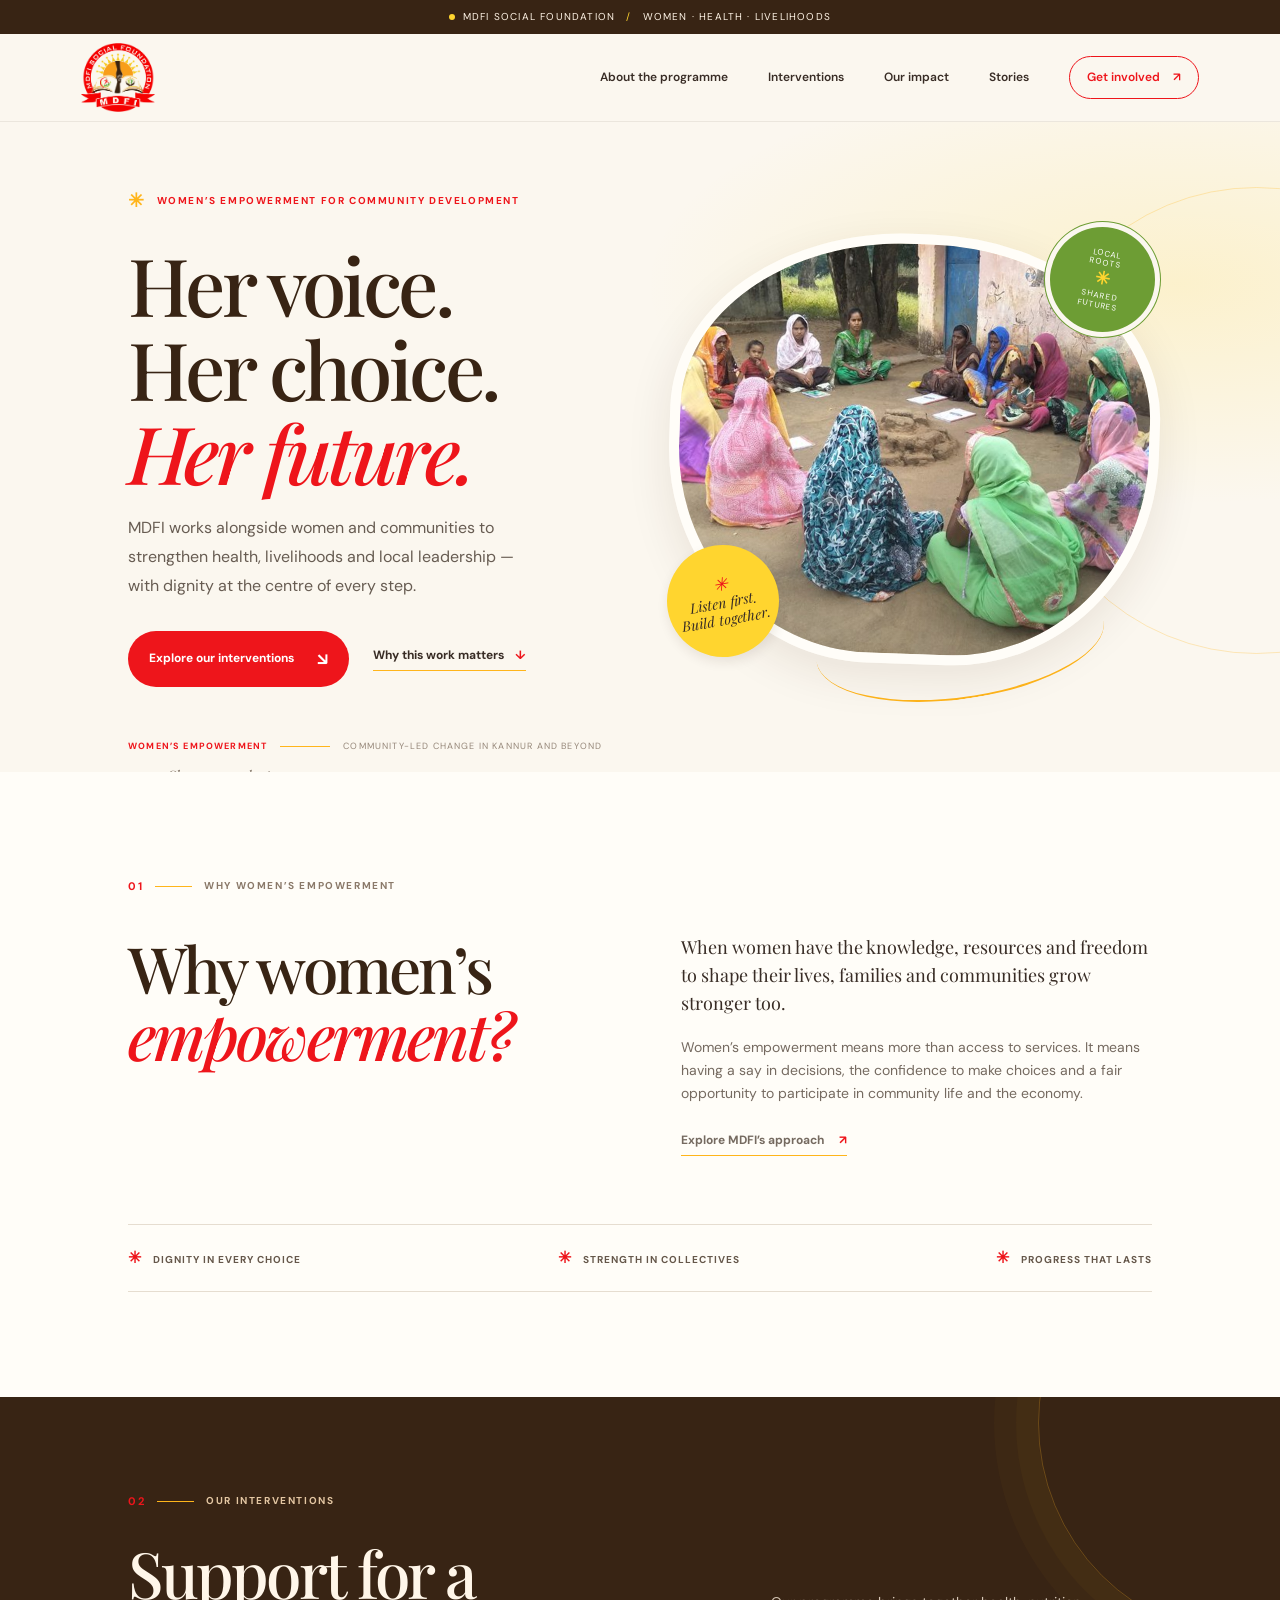
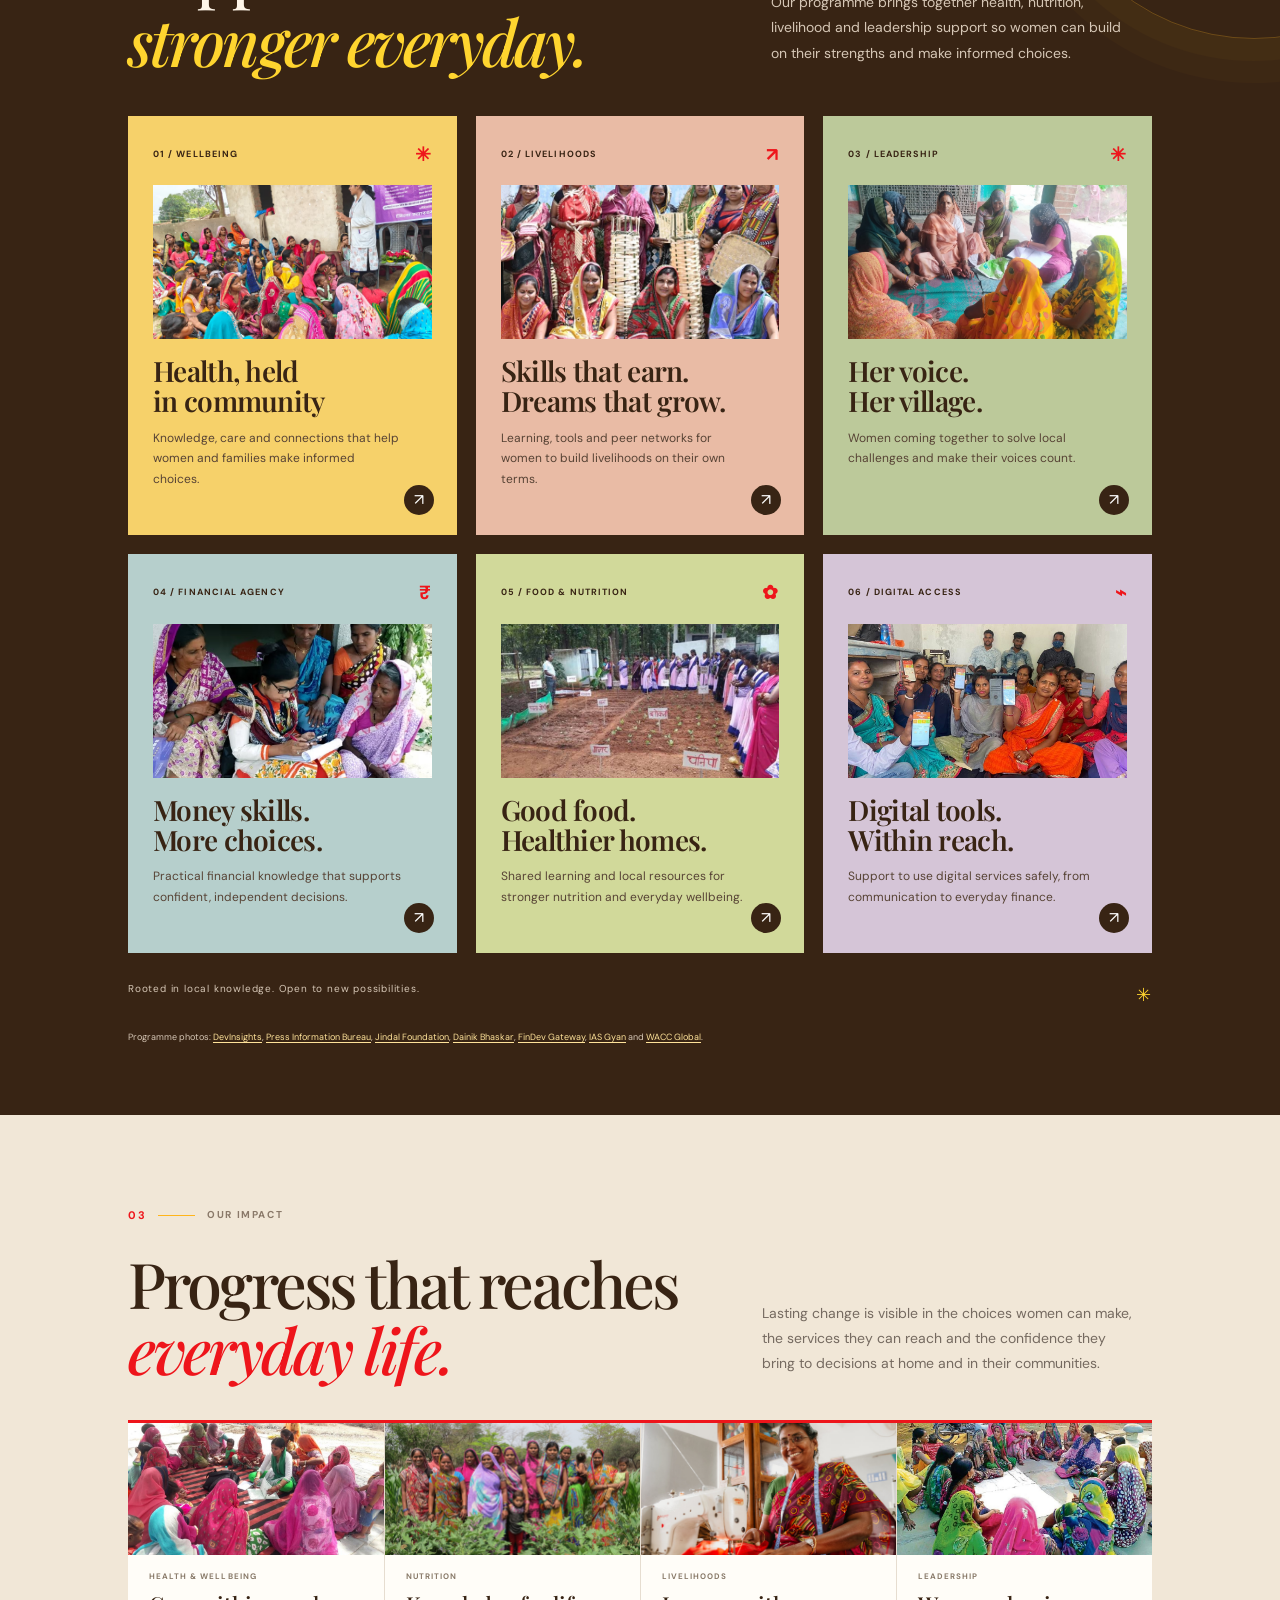
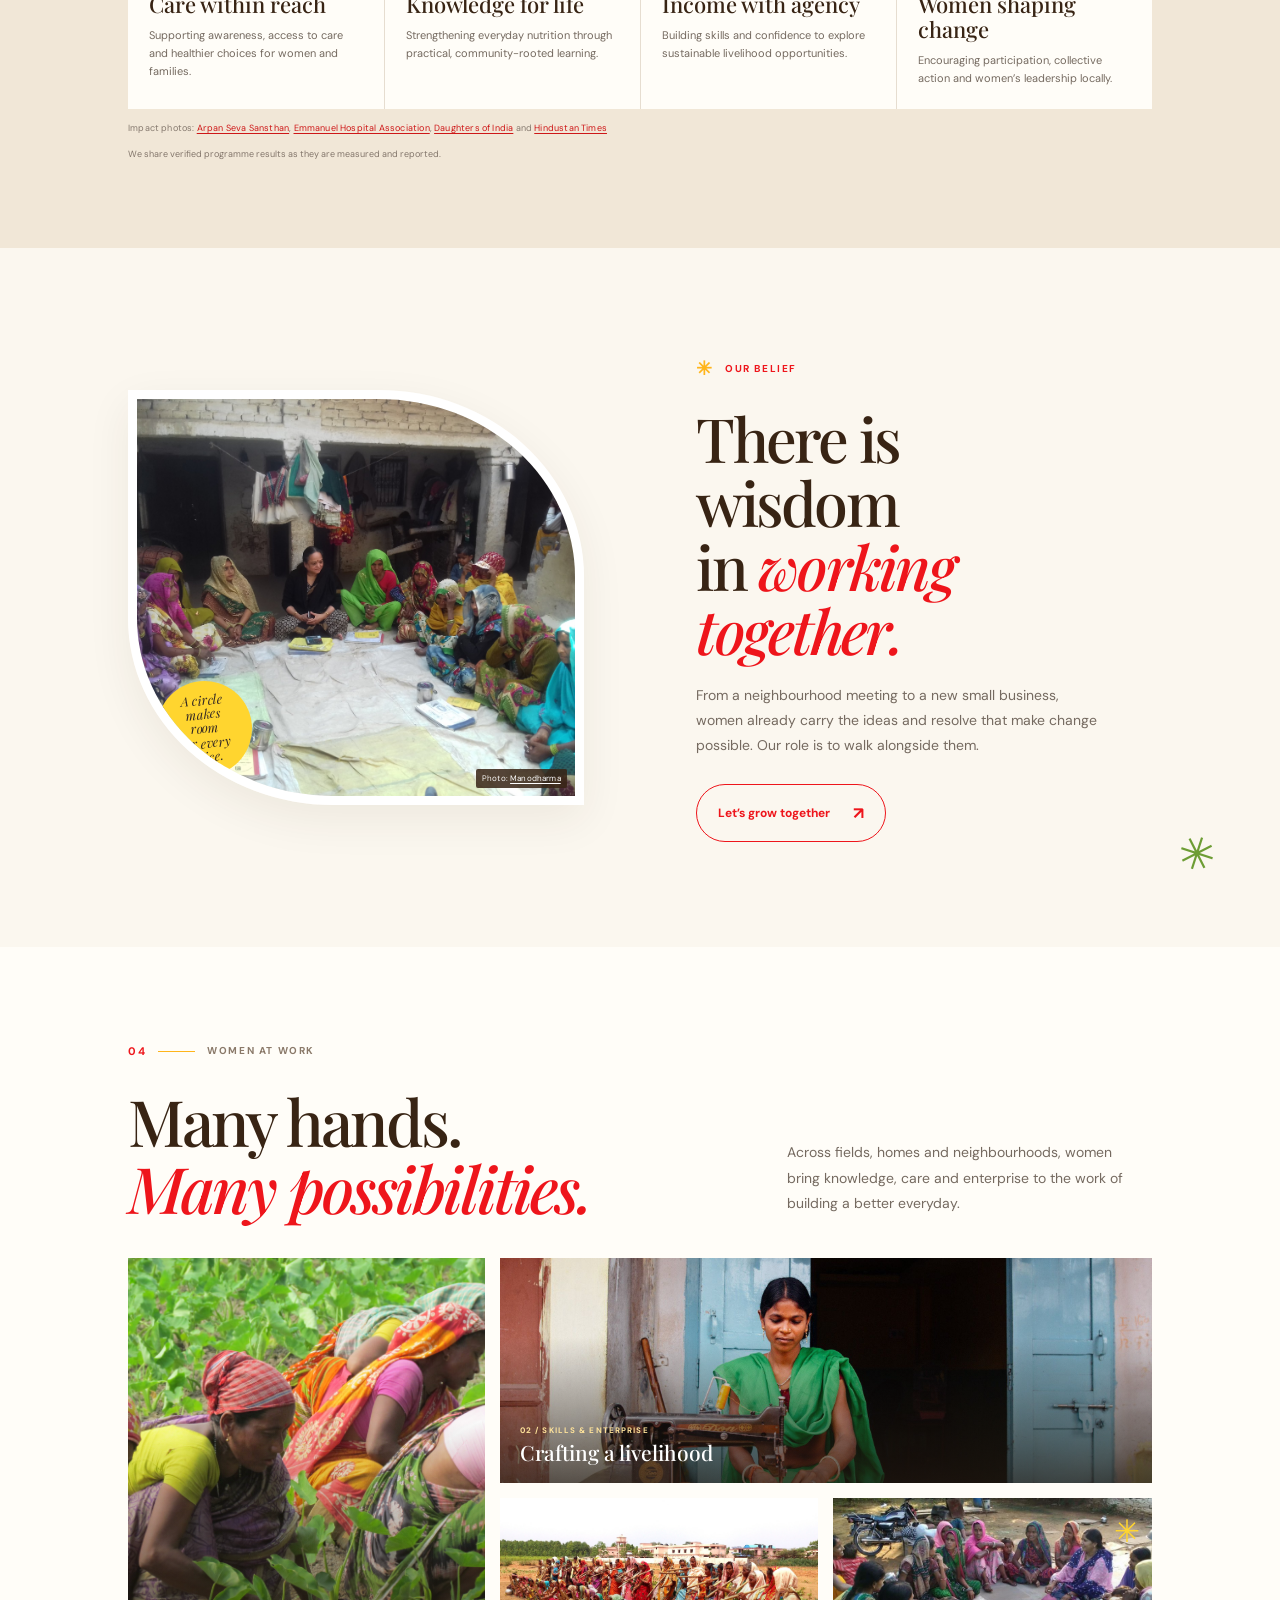
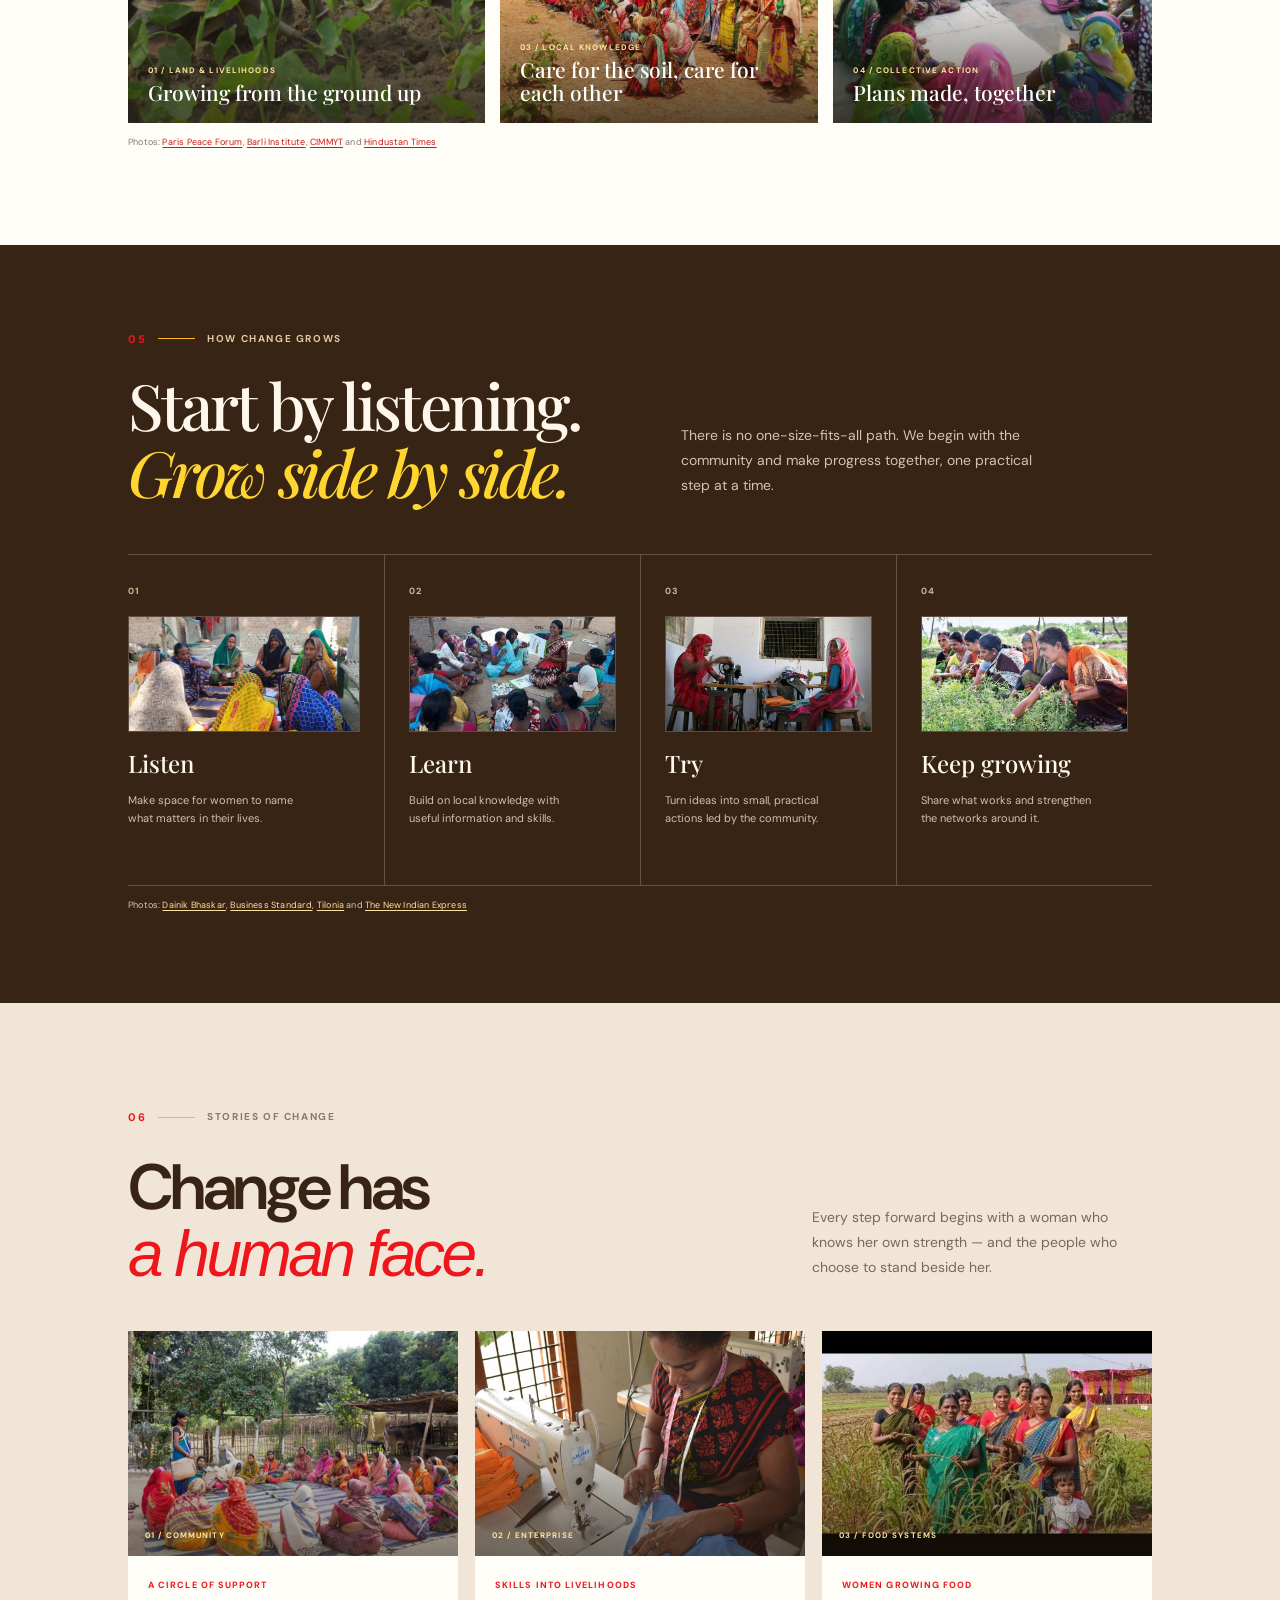
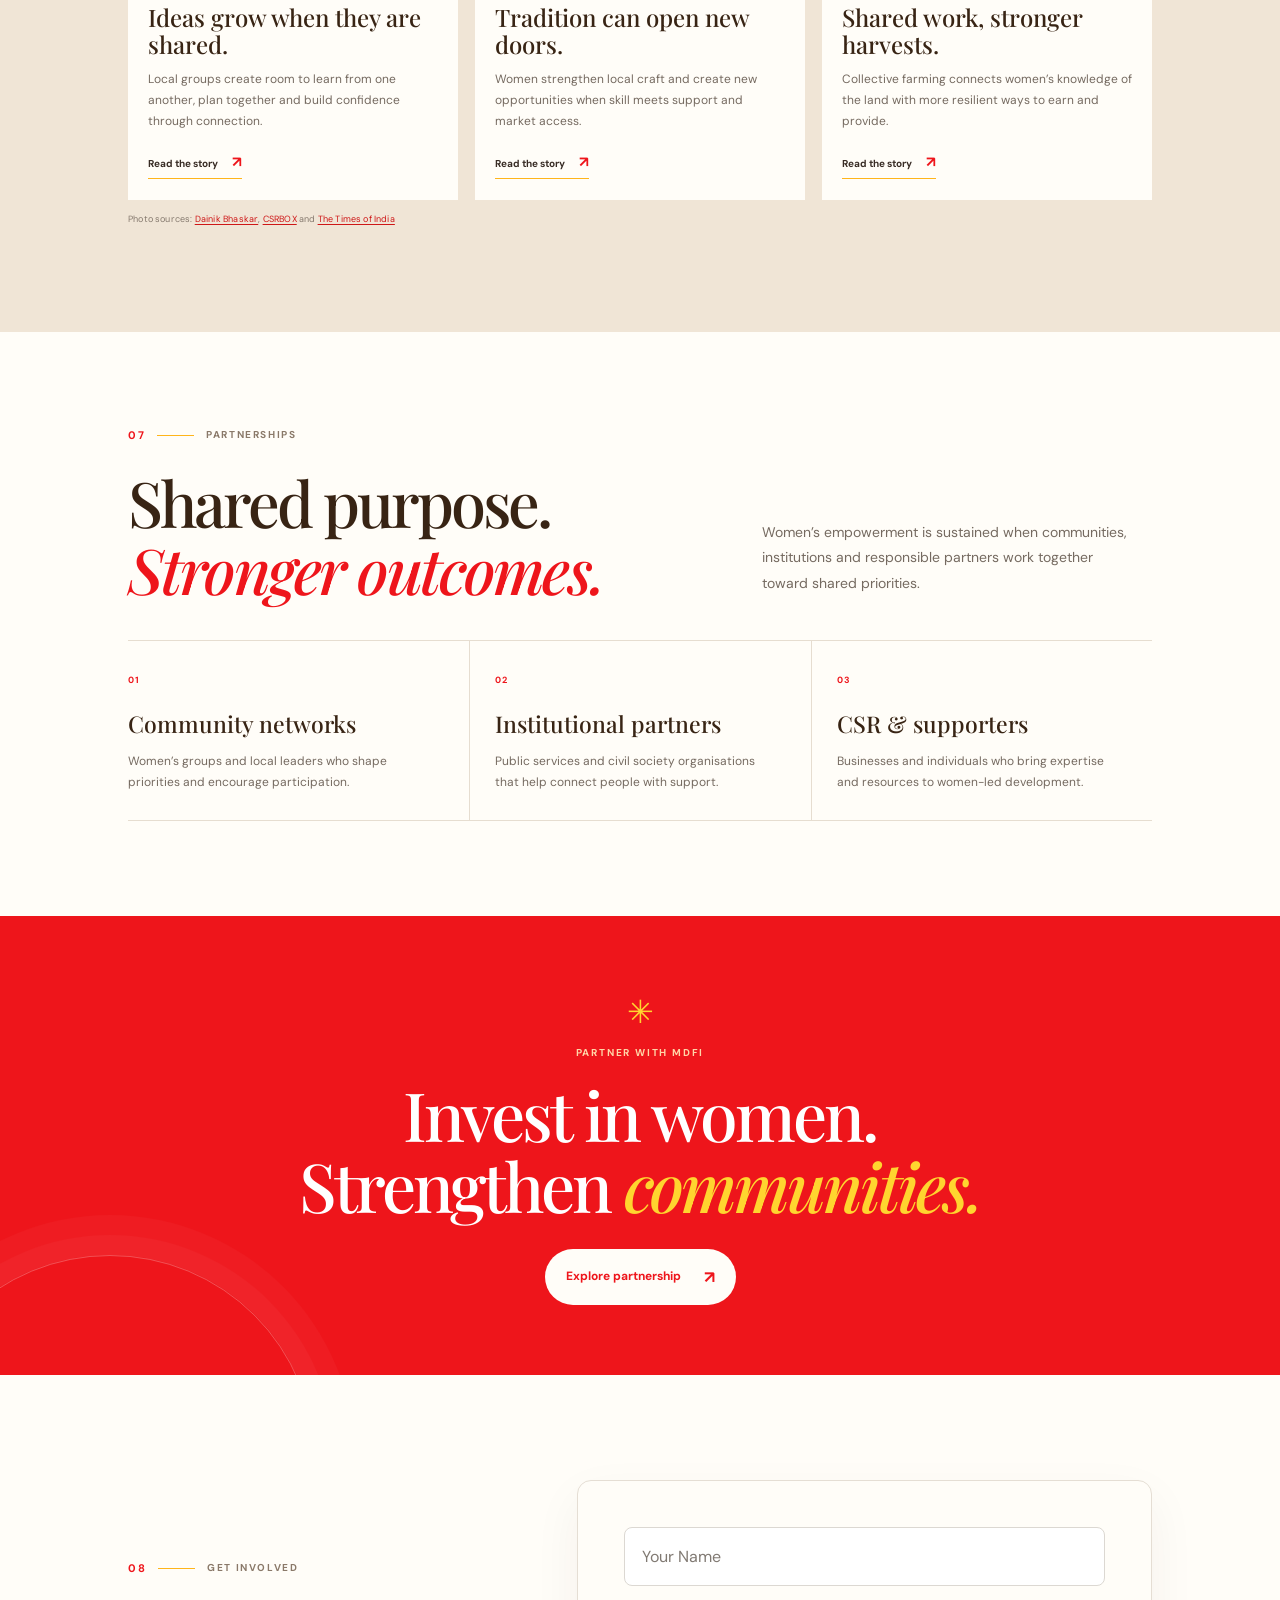
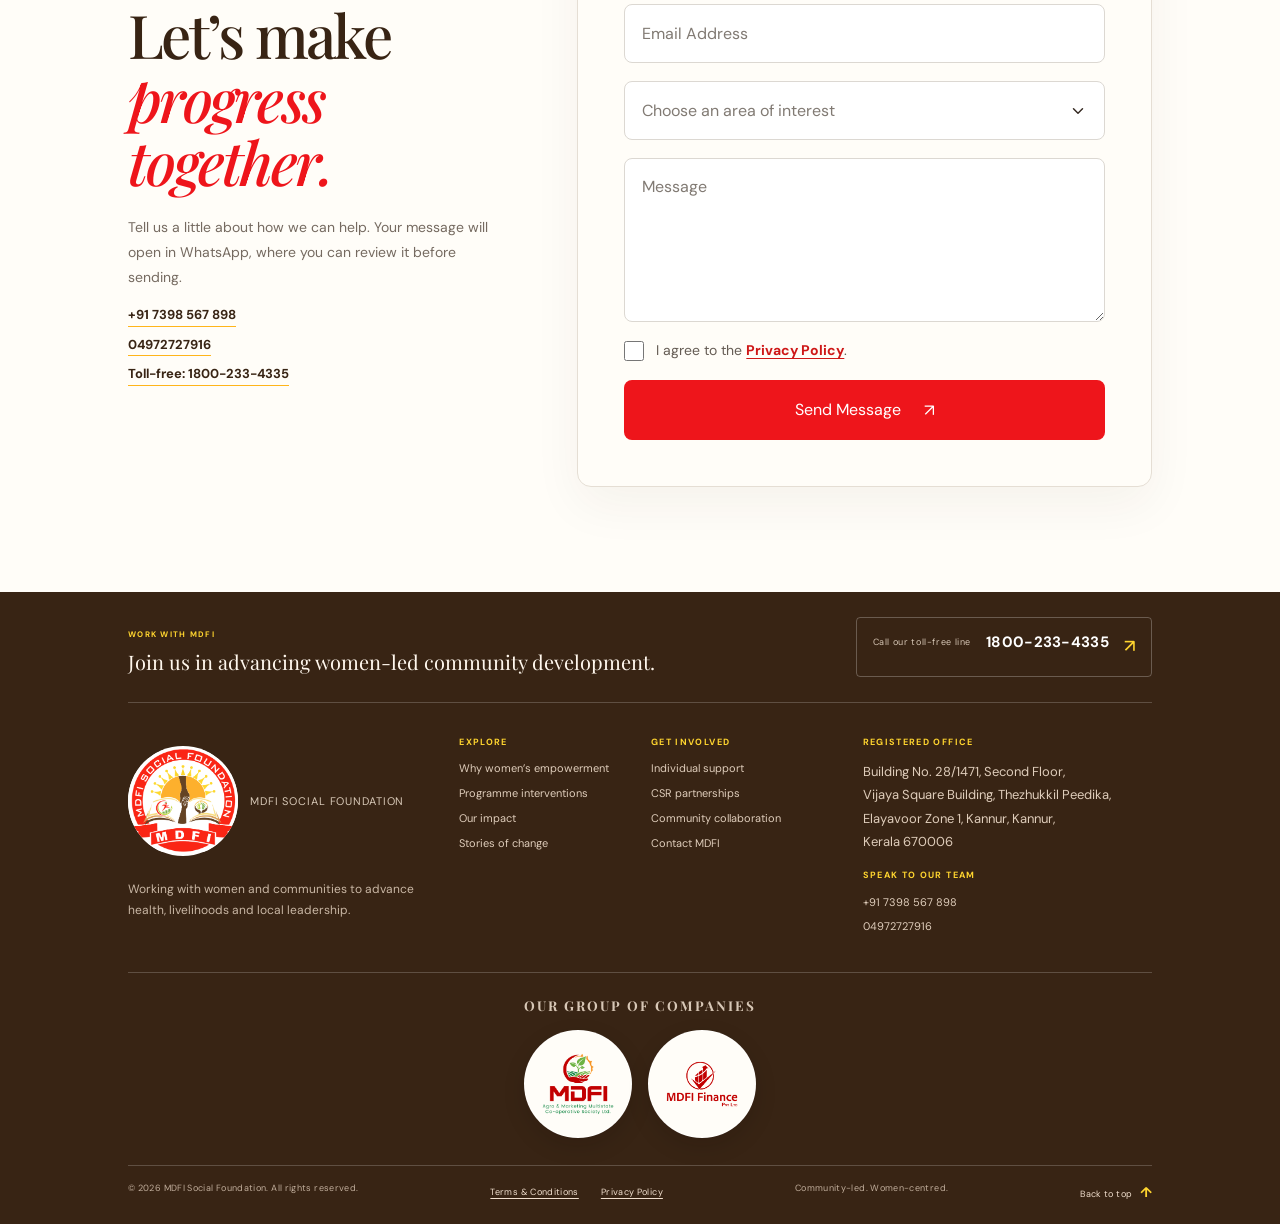
==== commit ac868954: "footer update" ====
--- a/index.html
+++ b/index.html
@@ -155,8 +155,15 @@
       <div class="footer-identity"><a class="footer-brand" href="#top"><img src="assets/mdfi-logo.png" alt="MDFI Social Foundation"><span>MDFI Social Foundation</span></a><p>Working with women and communities to advance health, livelihoods and local leadership.</p></div>
       <div class="footer-column"><h2>Explore</h2><a href="#why">Why women’s empowerment</a><a href="#work">Programme interventions</a><a href="#impact">Our impact</a><a href="#stories">Stories of change</a></div>
       <div class="footer-column"><h2>Get involved</h2><a href="#connect">Individual support</a><a href="#connect">CSR partnerships</a><a href="#connect">Community collaboration</a><a href="#connect">Contact MDFI</a></div>
-      <div class="footer-contact"><h2>Office</h2><address>Building No. 28/1471, Second Floor,<br>Vijaya Square Building, Thezhukkil Peedika,<br>Elayavoor Zone 1, Kannur, Kannur,<br>Kerala 670006</address><h2 class="footer-call-title">Speak to our team</h2><a href="tel:+917398567898">+91 7398 567 898</a><a href="tel:+914972727916">04972727916</a></div>
+      <div class="footer-contact"><h2>REGISTERED OFFICE</h2><address>Building No. 28/1471, Second Floor,<br>Vijaya Square Building, Thezhukkil Peedika,<br>Elayavoor Zone 1, Kannur, Kannur,<br>Kerala 670006</address><h2 class="footer-call-title">Speak to our team</h2><a href="tel:+917398567898">+91 7398 567 898</a><a href="tel:+914972727916">04972727916</a></div>
     </div>
+    <section class="footer-group" aria-labelledby="footer-group-title">
+      <h2 id="footer-group-title">Our group of companies</h2>
+      <div class="footer-group-logos">
+        <div class="footer-group-logo"><img src="assets/images/mdfi-agro-logo.png" alt="MDFI Agro and Marketing Multistate Co-operative Society Ltd."></div>
+        <div class="footer-group-logo"><img src="assets/images/mdfi-finance-logo.png" alt="MDFI Finance Private Limited"></div>
+      </div>
+    </section>
     <div class="footer-bottom"><span>© <span id="year"></span> MDFI Social Foundation. All rights reserved.</span><nav class="footer-legal-links" aria-label="Legal information"><a href="terms.html">Terms &amp; Conditions</a><a href="privacy.html">Privacy Policy</a></nav><span>Community-led. Women-centred.</span><a href="#top">Back to top <b aria-hidden="true">↑</b></a></div>
   </footer>
   <script src="script.js"></script>
--- a/footer.css
+++ b/footer.css
@@ -65,7 +65,7 @@
 }
 
 .footer-main {
-  grid-template-columns: 1.15fr .8fr .9fr 1.45fr;
+  grid-template-columns: 1.5fr .8fr .9fr 1.45fr;
   gap: 32px;
   padding: 35px 0 31px;
 }
@@ -75,13 +75,18 @@
 }
 
 .footer-brand img {
-  width: 54px;
-  height: 54px;
+  width: 110px;
+  height: 110px;
 }
 
 .footer-brand span {
-  font-size: 9px;
+  font-size: 11px;
   letter-spacing: .08em;
+}
+
+.footer-identity p {
+  max-width: 290px;
+  font-size: 12px;
 }
 
 .footer-column > a {
@@ -90,7 +95,52 @@
 }
 
 .footer-contact address {
+  font-size: 13px;
   line-height: 1.8;
+}
+
+.footer-group {
+  display: grid;
+  justify-items: center;
+  gap: 18px;
+  padding: 25px 0 27px;
+  border-top: 1px solid #ffffff32;
+}
+
+.footer-group h2 {
+  margin: 0;
+  color: #d7c7b6;
+  font-size: 13.5px;
+  font-weight: 700;
+  letter-spacing: .15em;
+  text-transform: uppercase;
+}
+
+.footer-group-logos {
+  display: flex;
+  align-items: center;
+  justify-content: center;
+  gap: 16px;
+}
+
+.footer-group-logo {
+  width: 108px;
+  height: 108px;
+  display: flex;
+  align-items: center;
+  justify-content: center;
+  padding: 10px;
+  border: 1px solid #ffffffa8;
+  border-radius: 50%;
+  background: #fffdf8;
+  box-shadow: 0 8px 22px #10090022;
+}
+
+.footer-group-logo img {
+  width: 86%;
+  height: 86%;
+  object-fit: contain;
+  mix-blend-mode: multiply;
 }
 
 .footer-call-title {
@@ -140,6 +190,16 @@
     gap: 30px;
   }
 
+  .footer-group {
+    justify-items: center;
+    gap: 14px;
+  }
+
+  .footer-group-logos {
+    justify-content: center;
+    flex-wrap: wrap;
+  }
+
   .footer-identity {
     grid-row: auto;
   }
@@ -176,6 +236,16 @@
     padding: 27px 0;
   }
 
+  .footer-group-logo {
+    width: min(108px, calc(50vw - 42px));
+    height: min(108px, calc(50vw - 42px));
+    padding: 9px;
+  }
+
+  .footer-contact address {
+    font-size: 12px;
+  }
+
   .footer-bottom {
     align-items: flex-start;
     flex-direction: column;
--- a/contact-form.css
+++ b/contact-form.css
@@ -6,6 +6,12 @@
 
 .connect-intro h2 {
   margin: 26px 0 22px;
+}
+
+.stories-head h2 {
+  font-family: var(--body);
+  font-weight: 600;
+  letter-spacing: -.055em;
 }
 
 .connect-copy p {
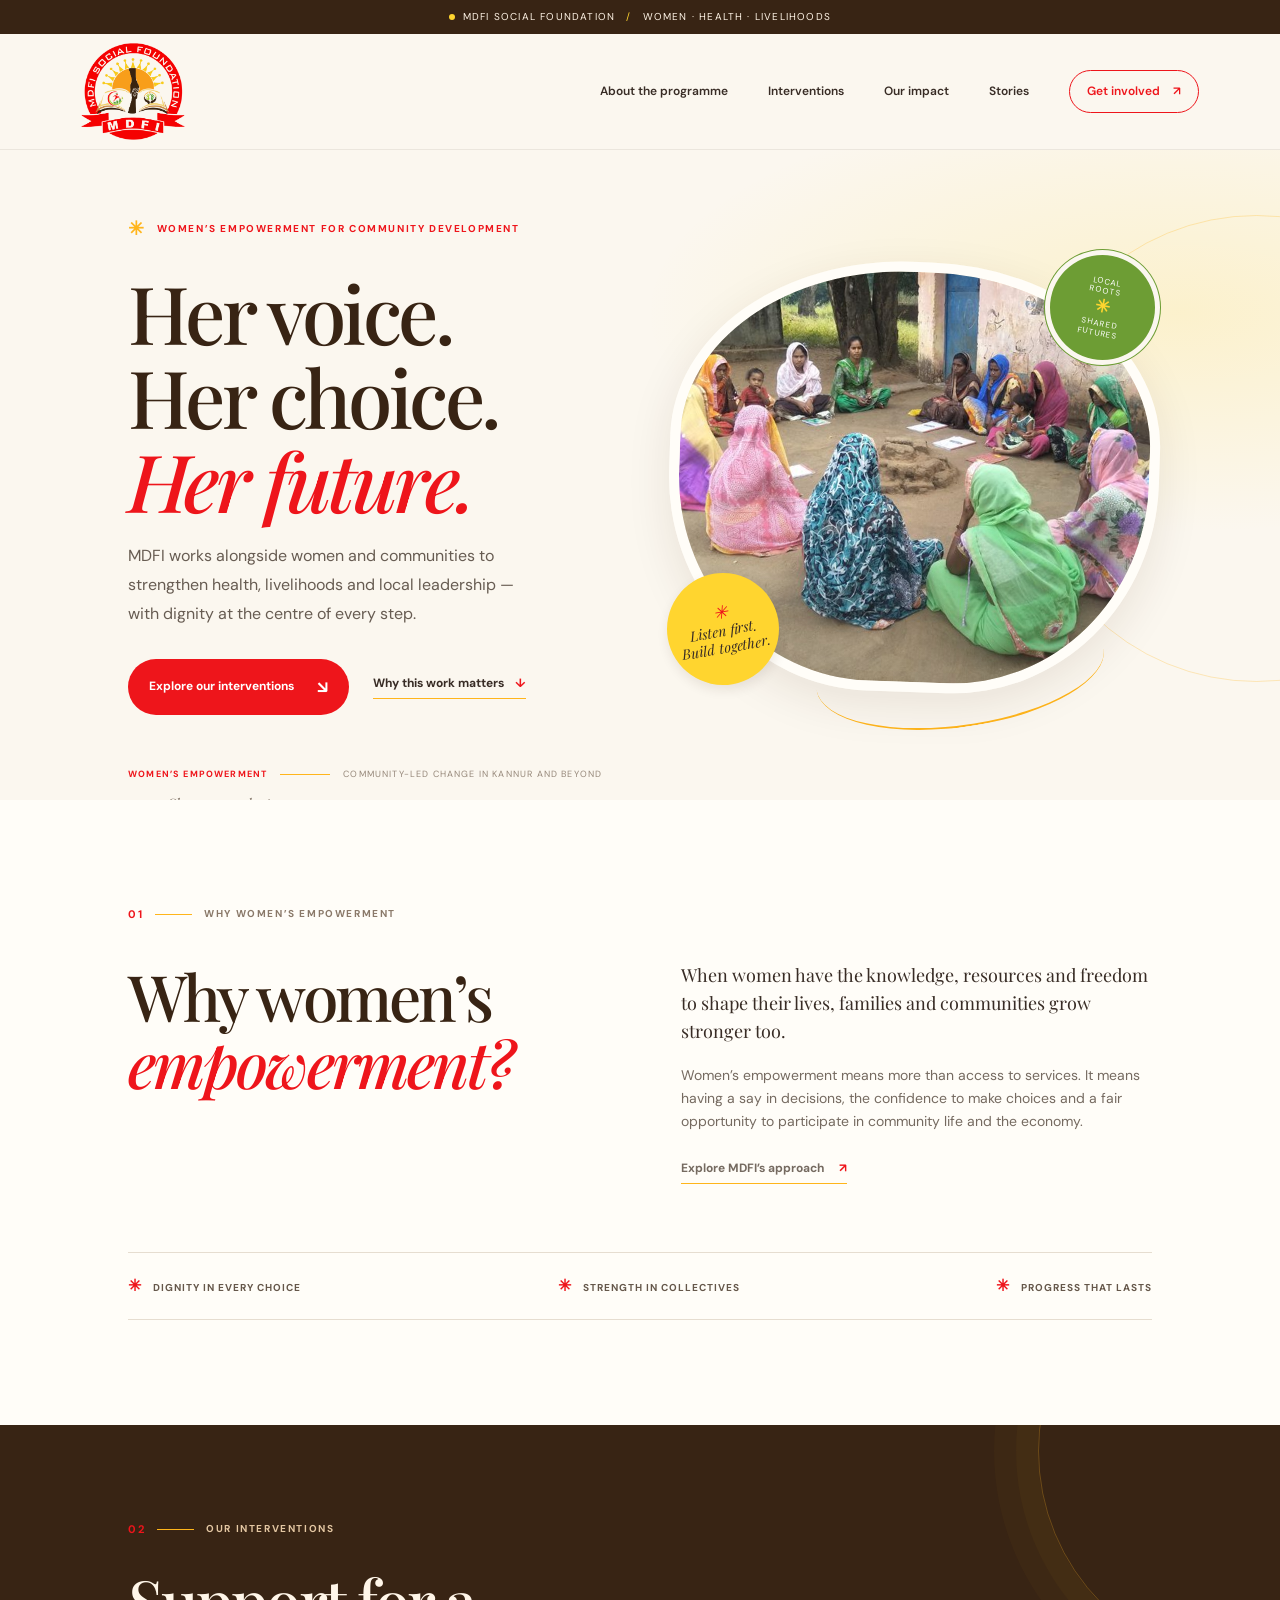
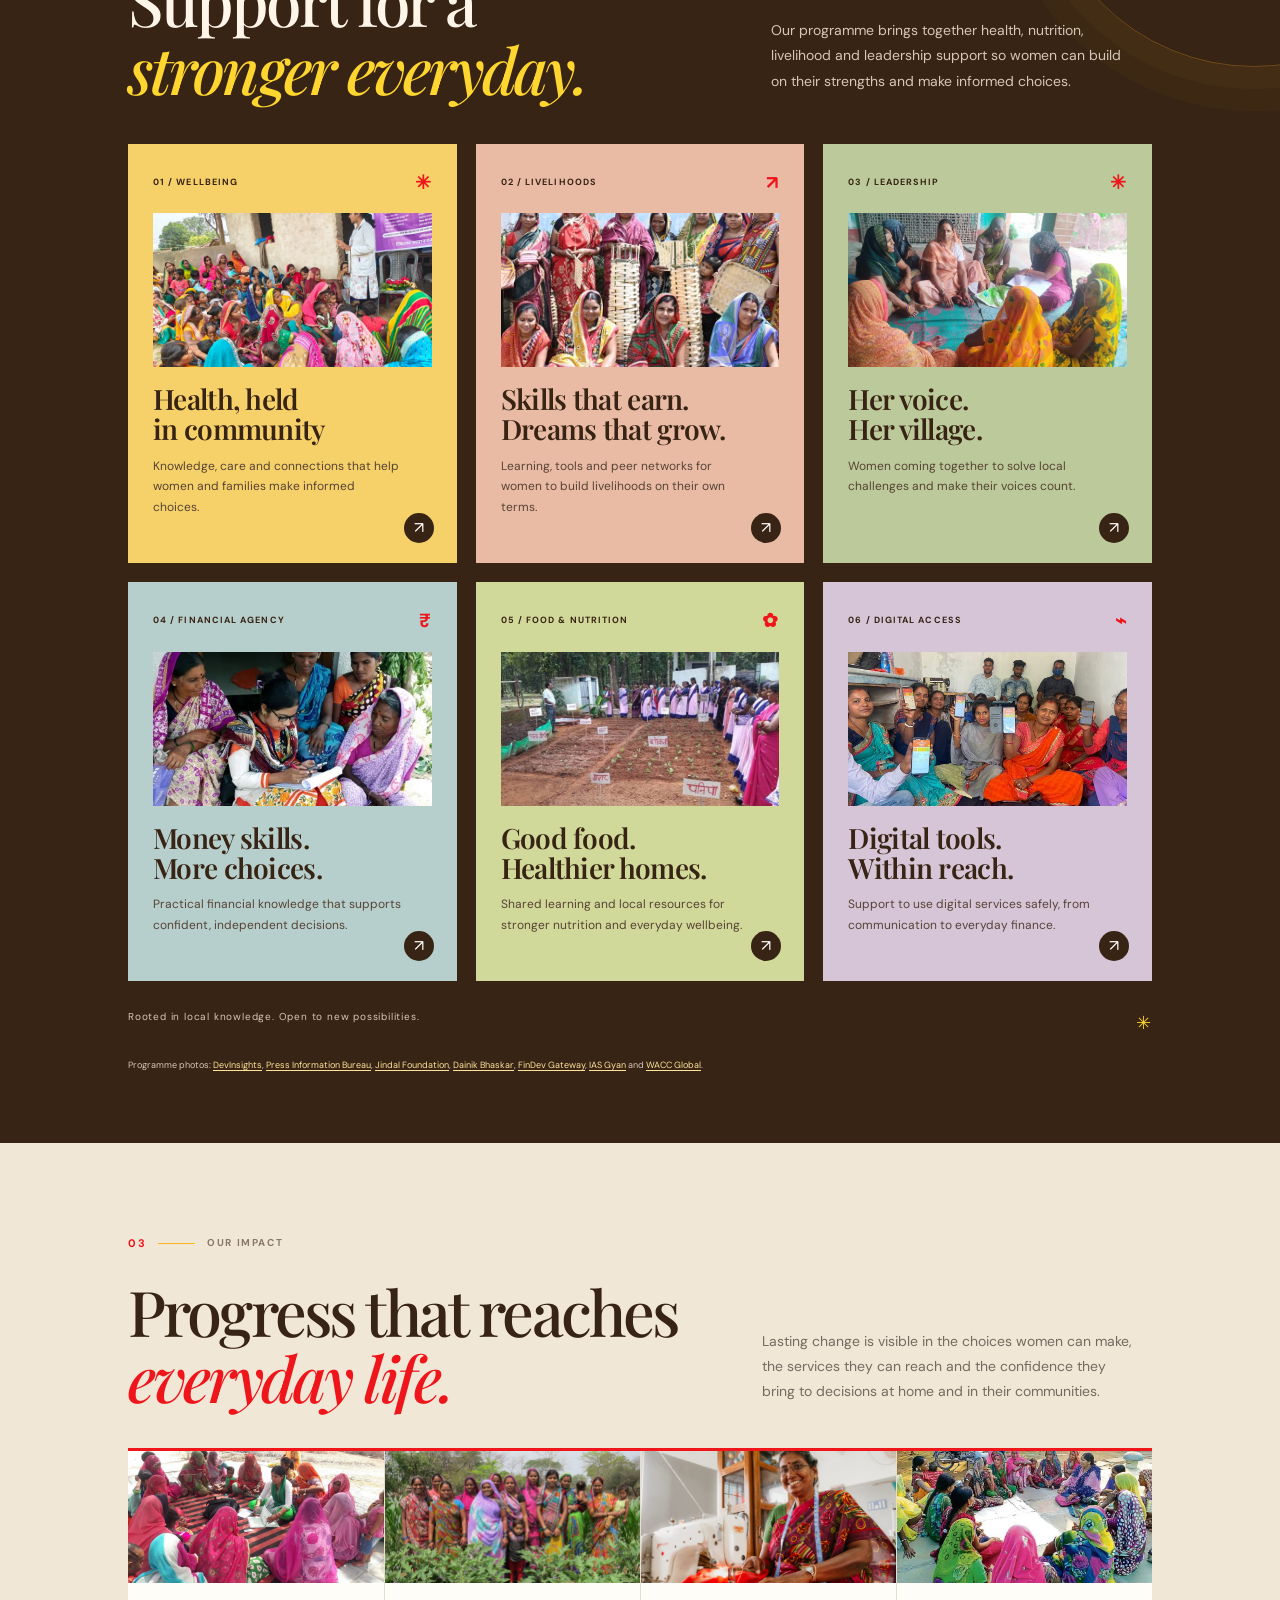
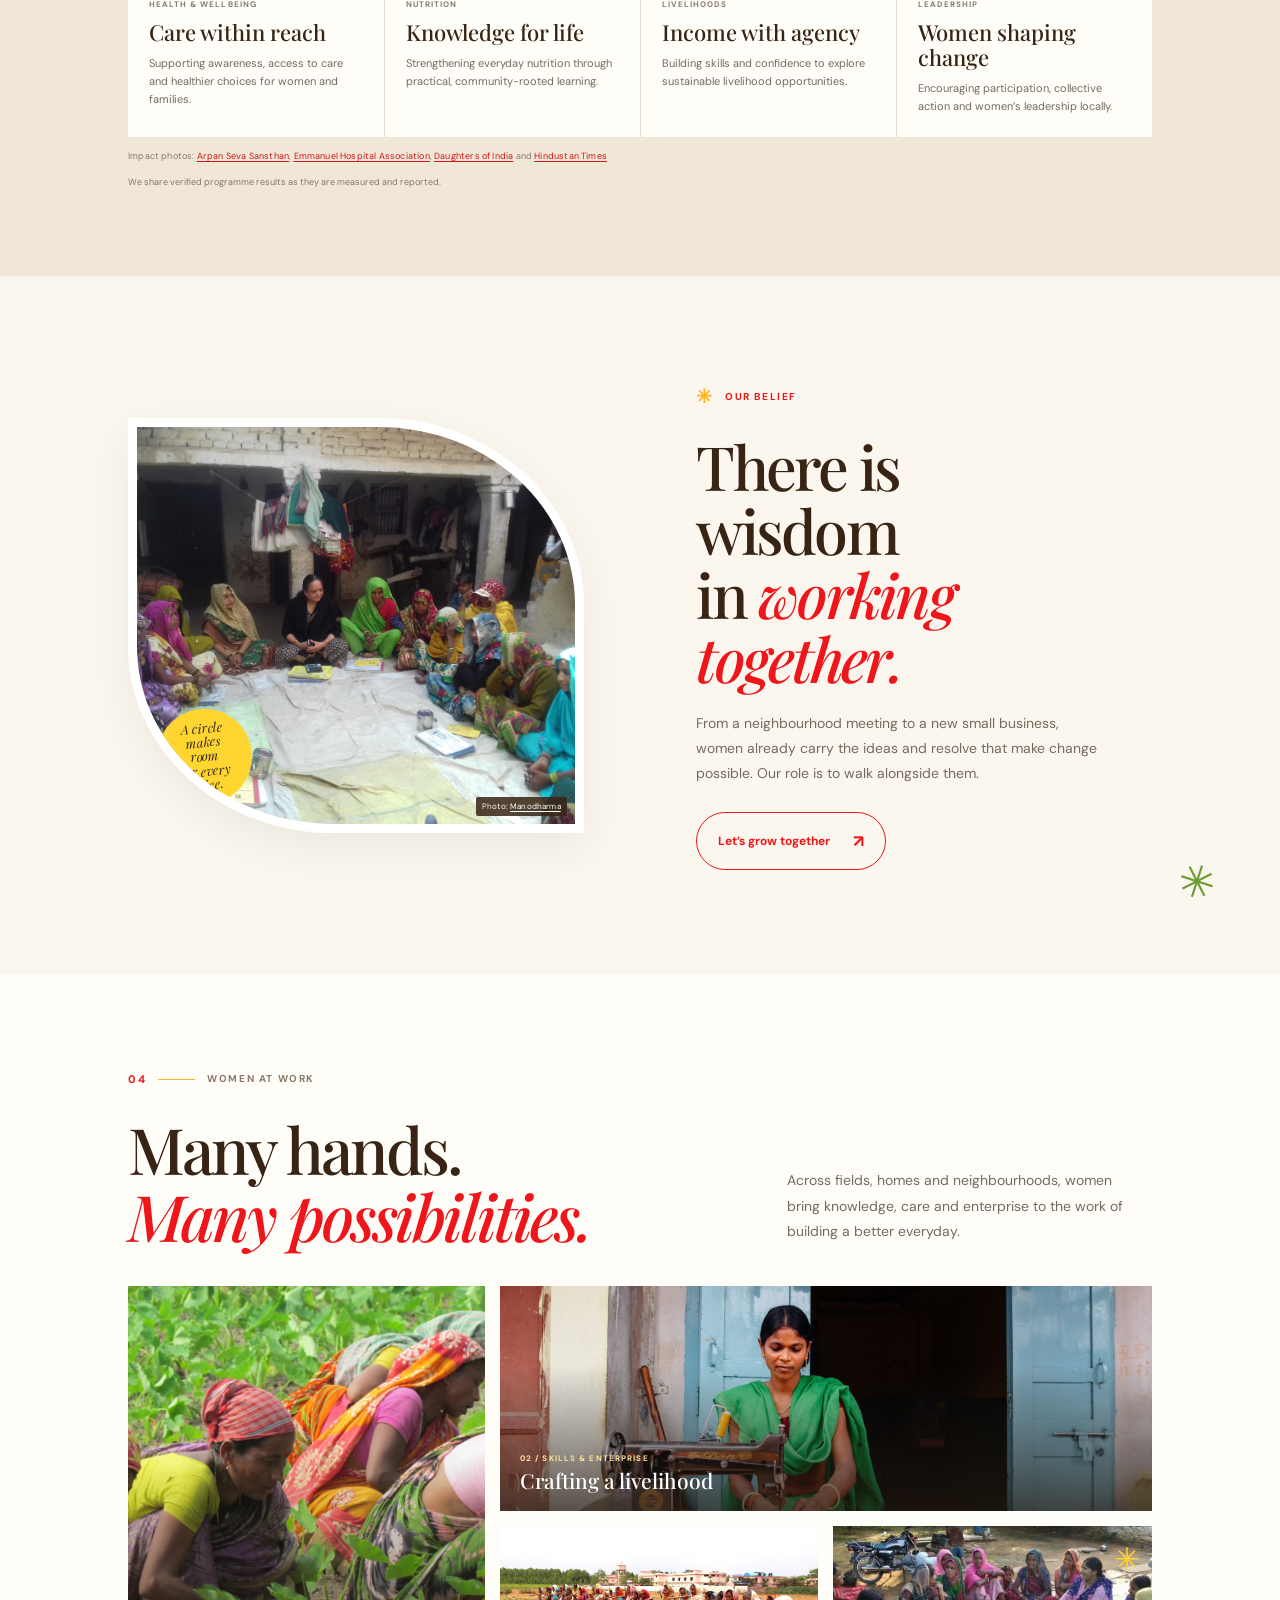
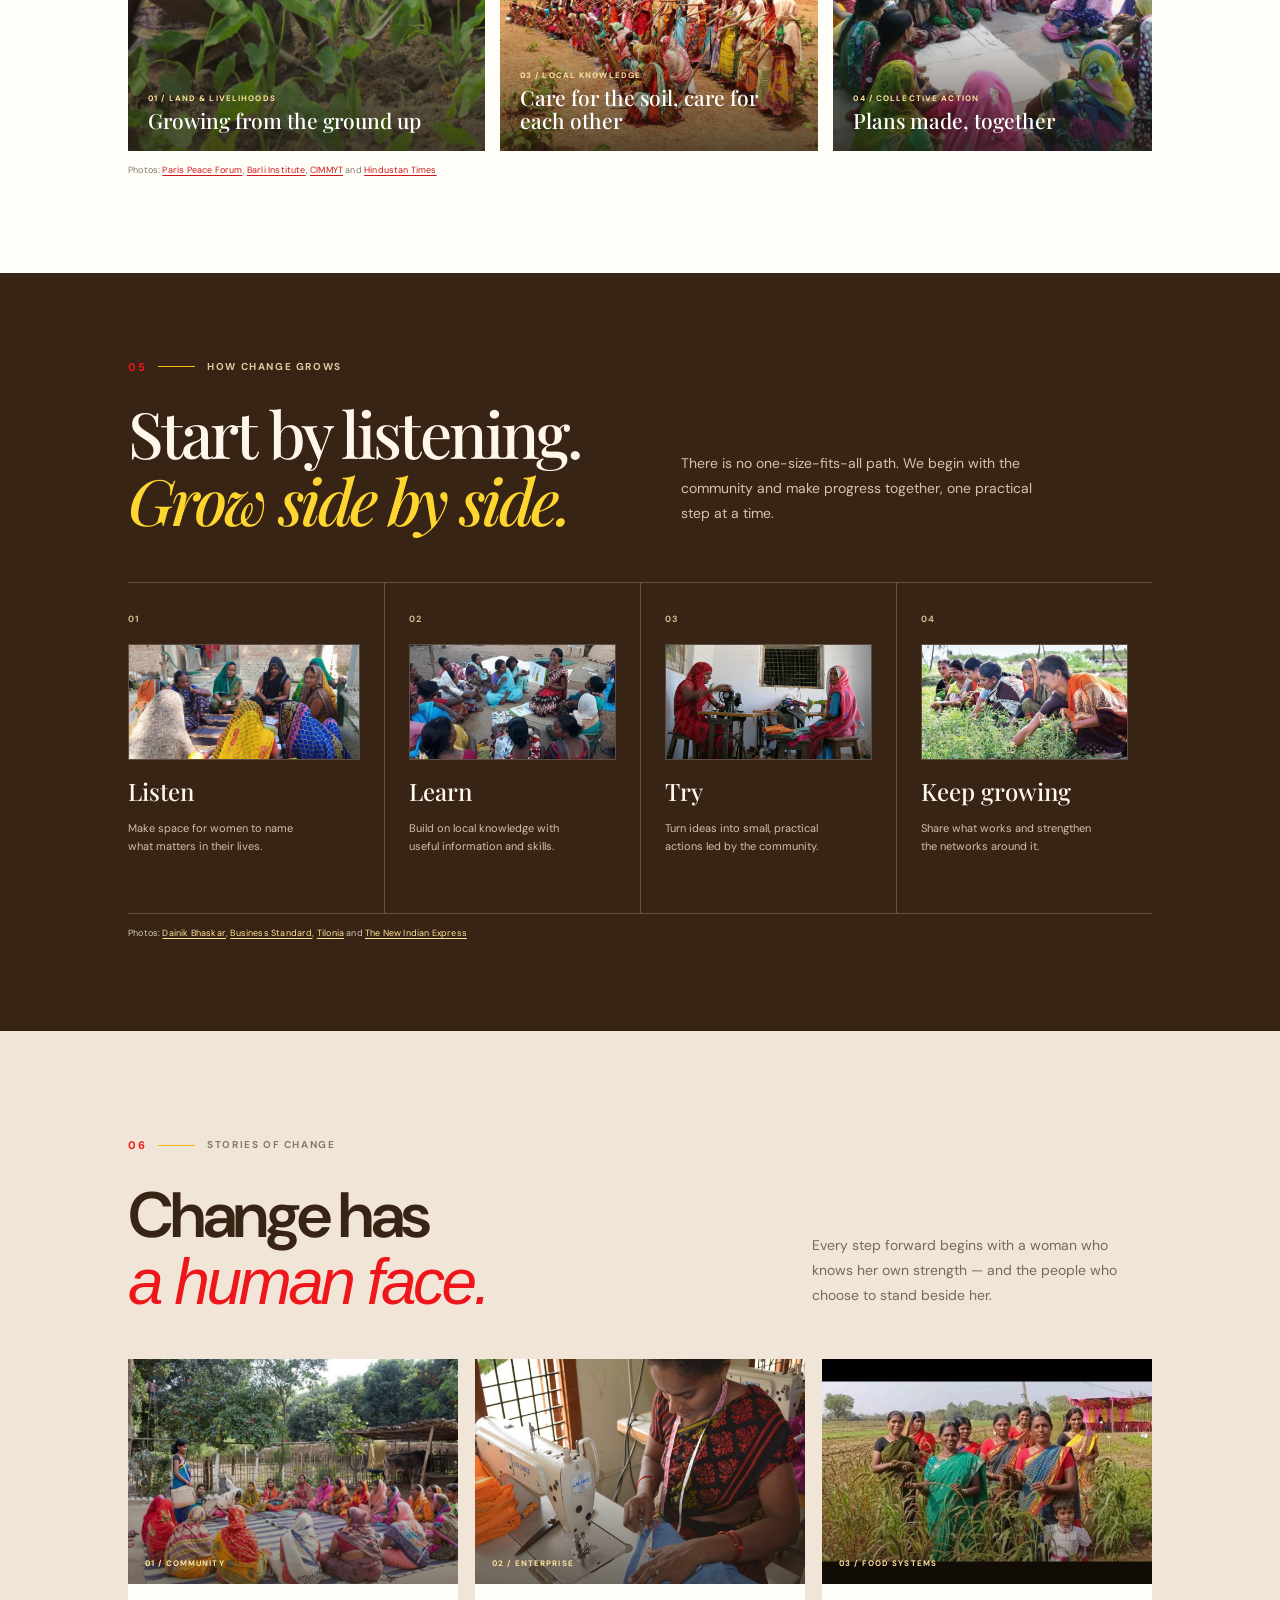
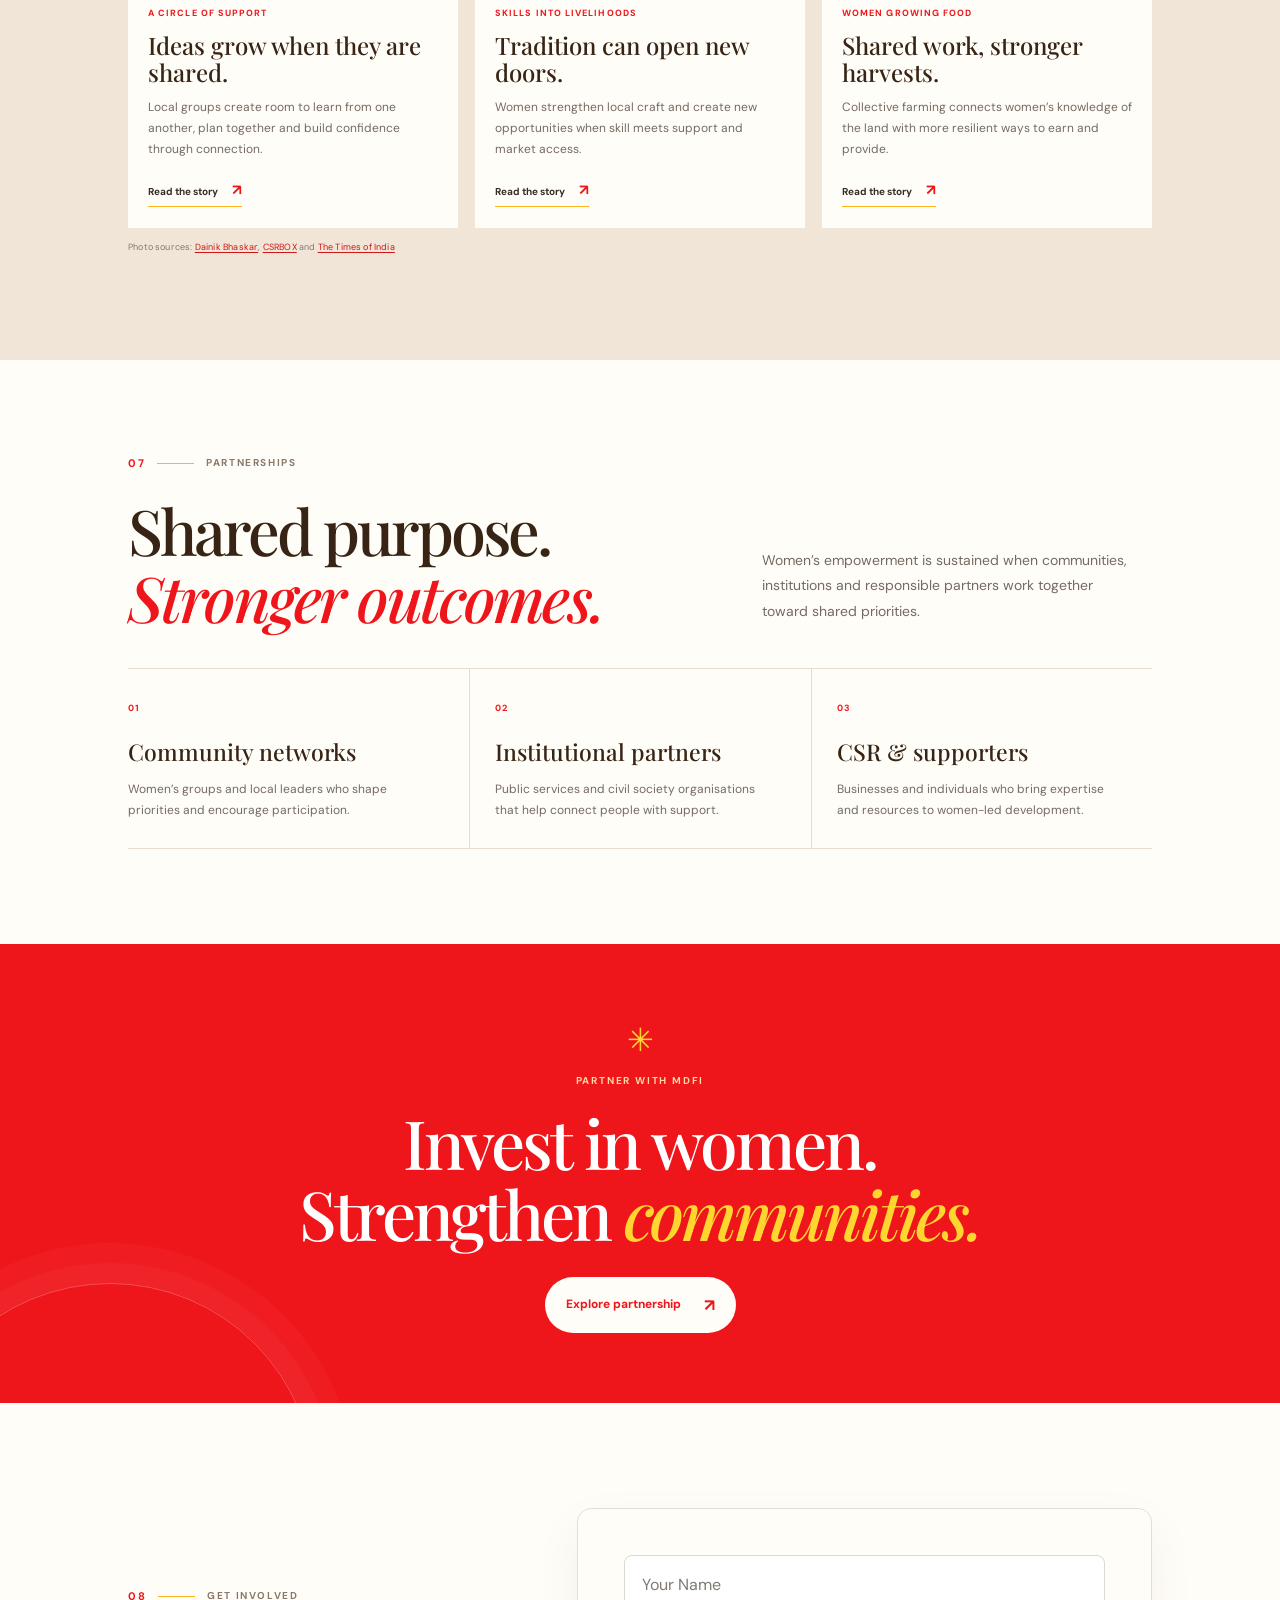
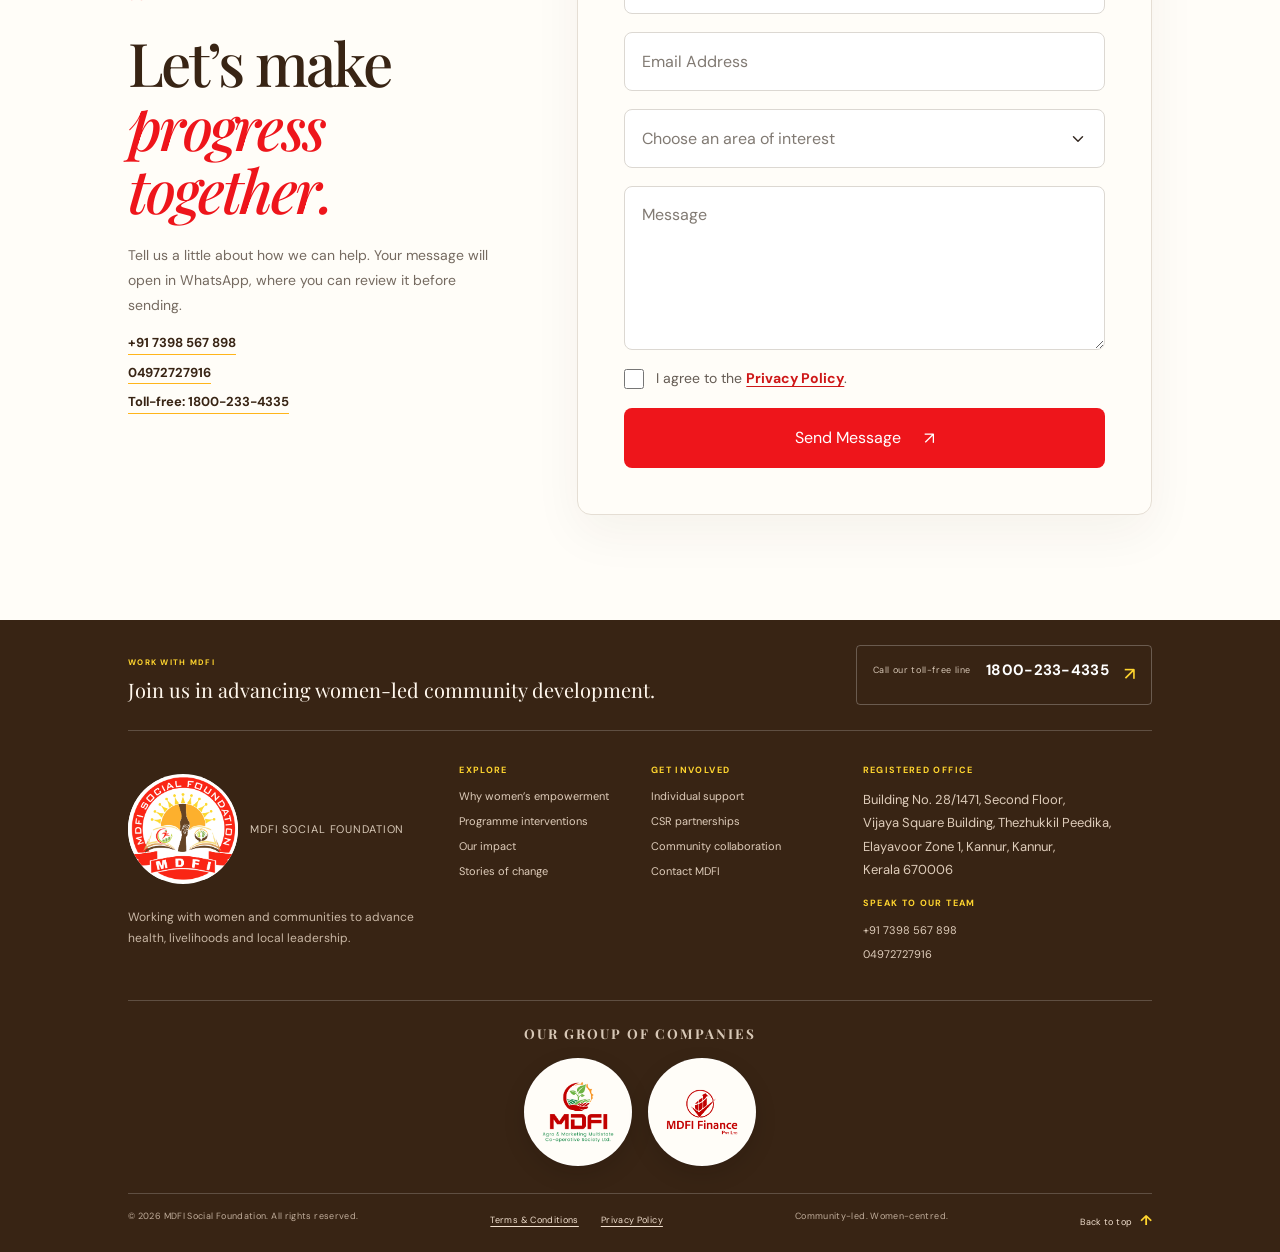
==== commit c347a61b: "logo size" ====
--- a/index.html
+++ b/index.html
@@ -13,6 +13,7 @@
   <link rel="stylesheet" href="footer.css">
   <link rel="stylesheet" href="photos.css">
   <link rel="stylesheet" href="contact-form.css">
+  <link rel="stylesheet" href="header-logo.css">
 </head>
 <body>
   <div class="announcement"><span class="sun-dot"></span> MDFI SOCIAL FOUNDATION <span class="announcement-divider">/</span> WOMEN · HEALTH · LIVELIHOODS</div>
--- a/footer.css
+++ b/footer.css
@@ -232,28 +232,66 @@
 
   .footer-main {
     grid-template-columns: 1fr;
-    gap: 25px;
-    padding: 27px 0;
+    gap: 22px;
+    padding: 25px 0;
+  }
+
+  .footer-brand {
+    gap: 10px;
+  }
+
+  .footer-brand img {
+    width: 72px;
+    height: 72px;
+  }
+
+  .footer-brand span {
+    font-size: 10px;
+  }
+
+  .footer-identity p {
+    max-width: 280px;
+    margin-top: 11px;
+    font-size: 11px;
   }
 
   .footer-group-logo {
-    width: min(108px, calc(50vw - 42px));
-    height: min(108px, calc(50vw - 42px));
-    padding: 9px;
+    width: 76px;
+    height: 76px;
+    padding: 8px;
+    box-shadow: 0 4px 12px #10090018;
+  }
+
+  .footer-group {
+    gap: 12px;
+    padding: 19px 0 21px;
+  }
+
+  .footer-group-logos {
+    gap: 14px;
   }
 
   .footer-contact address {
+    font-size: 12.5px;
+  }
+
+  .footer-contact h2 {
+    font-size: 10px;
+  }
+
+  .footer-contact > a {
     font-size: 12px;
   }
 
   .footer-bottom {
     align-items: flex-start;
     flex-direction: column;
-    gap: 7px;
+    gap: 9px;
+    font-size: 10px;
   }
 
   .footer-legal-links {
-    gap: 18px;
+    gap: 20px;
   }
 
   .footer-bottom > span:nth-child(2) {
--- a/header-logo.css
+++ b/header-logo.css
@@ -0,0 +1,43 @@
+.site-header {
+  height: 116px;
+  min-height: 116px;
+}
+
+.brand {
+  width: 108px;
+  height: 108px;
+  flex: 0 0 108px;
+  overflow: visible;
+}
+
+.brand img {
+  width: 104px;
+  height: 104px;
+  max-width: none;
+  object-fit: contain;
+}
+
+@media (max-width: 900px) {
+  .site-header {
+    height: 108px;
+    min-height: 108px;
+  }
+}
+
+@media (max-width: 680px) {
+  .site-header {
+    height: 90px;
+    min-height: 90px;
+  }
+
+  .brand {
+    width: 88px;
+    height: 88px;
+    flex-basis: 88px;
+  }
+
+  .brand img {
+    width: 84px;
+    height: 84px;
+  }
+}
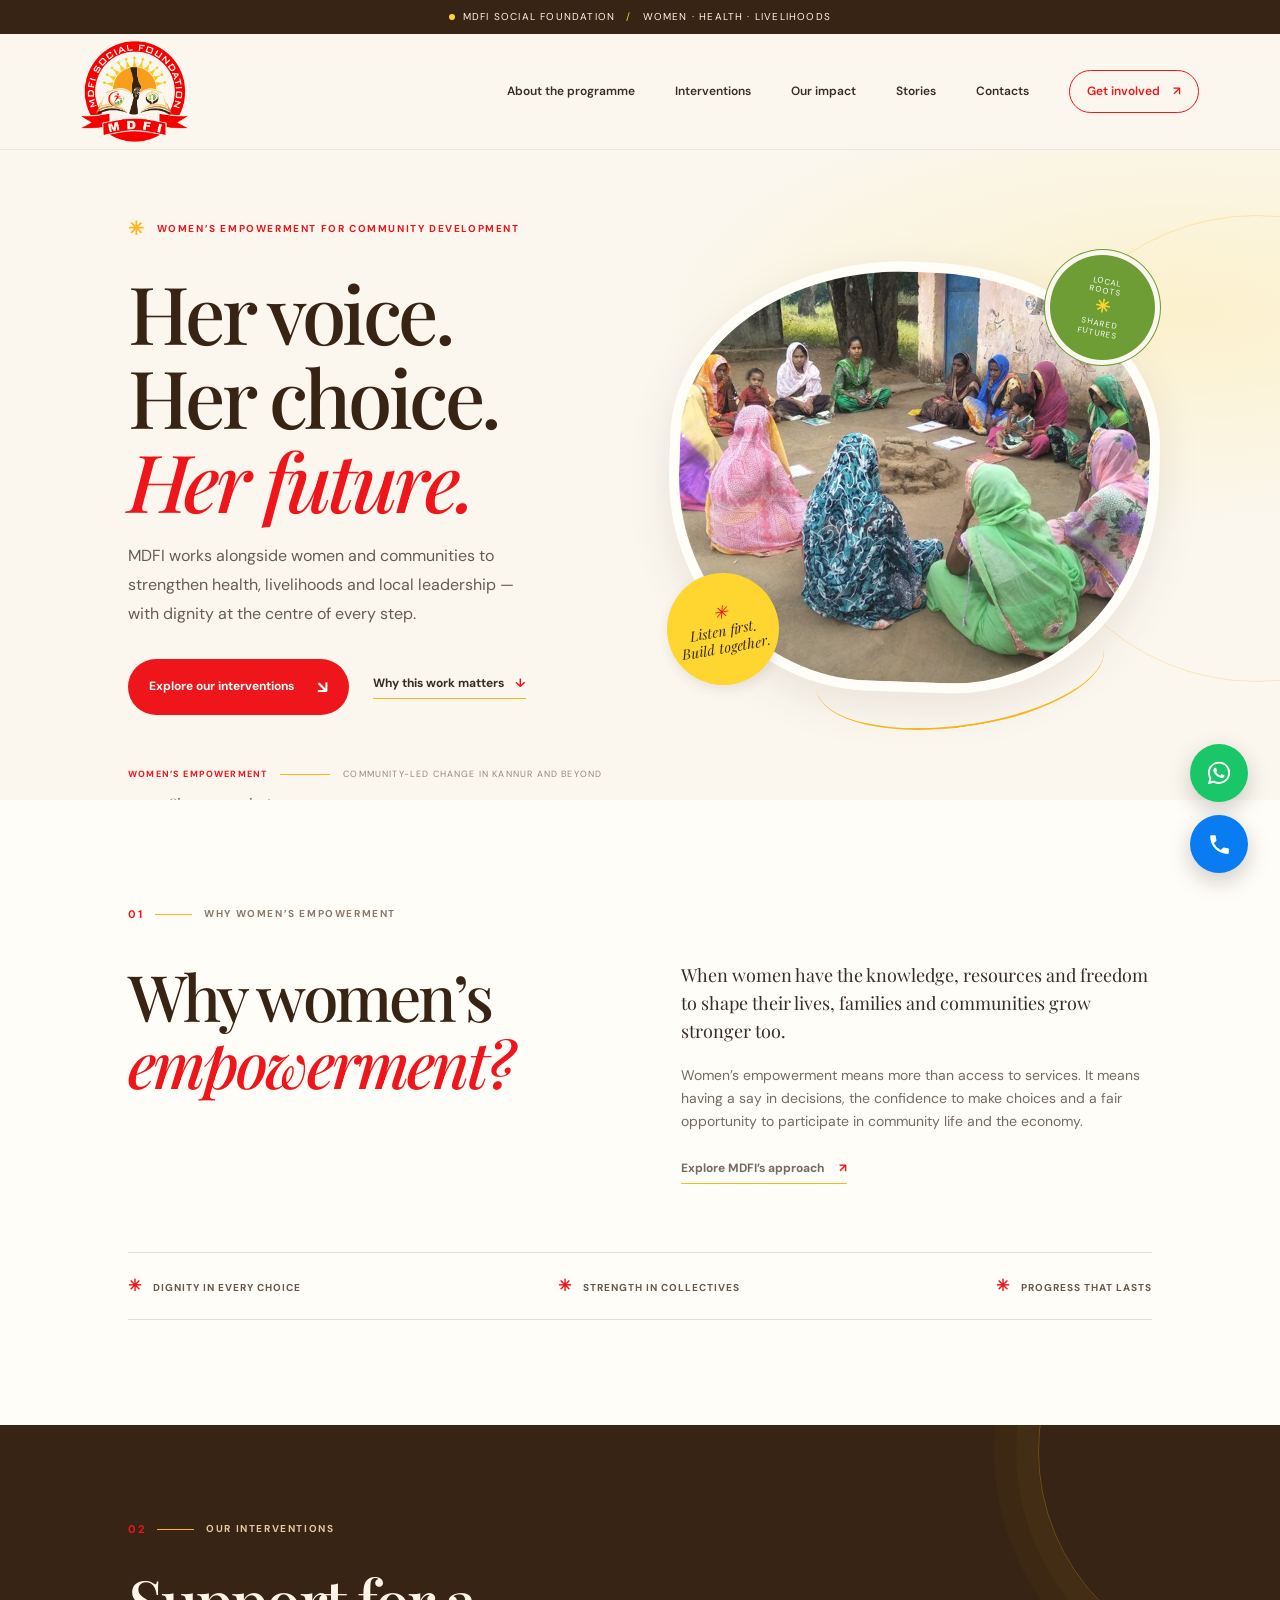
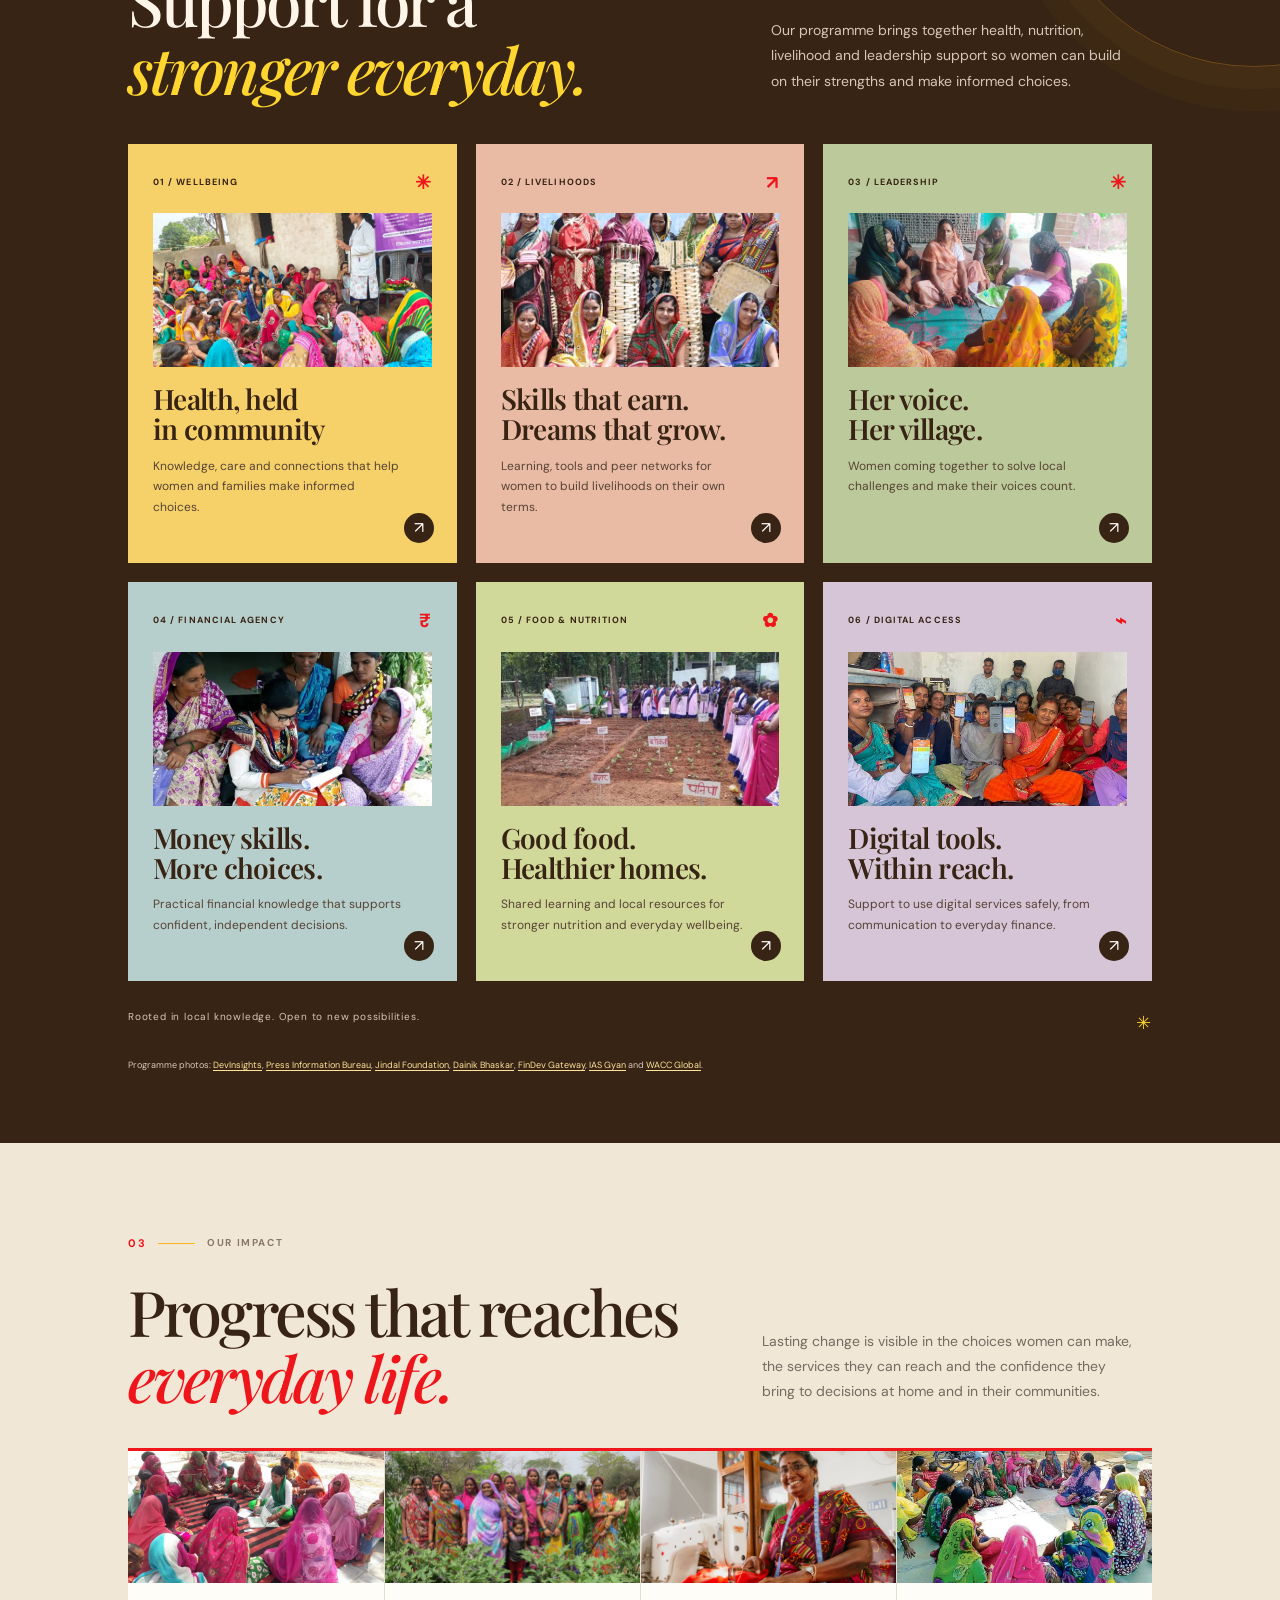
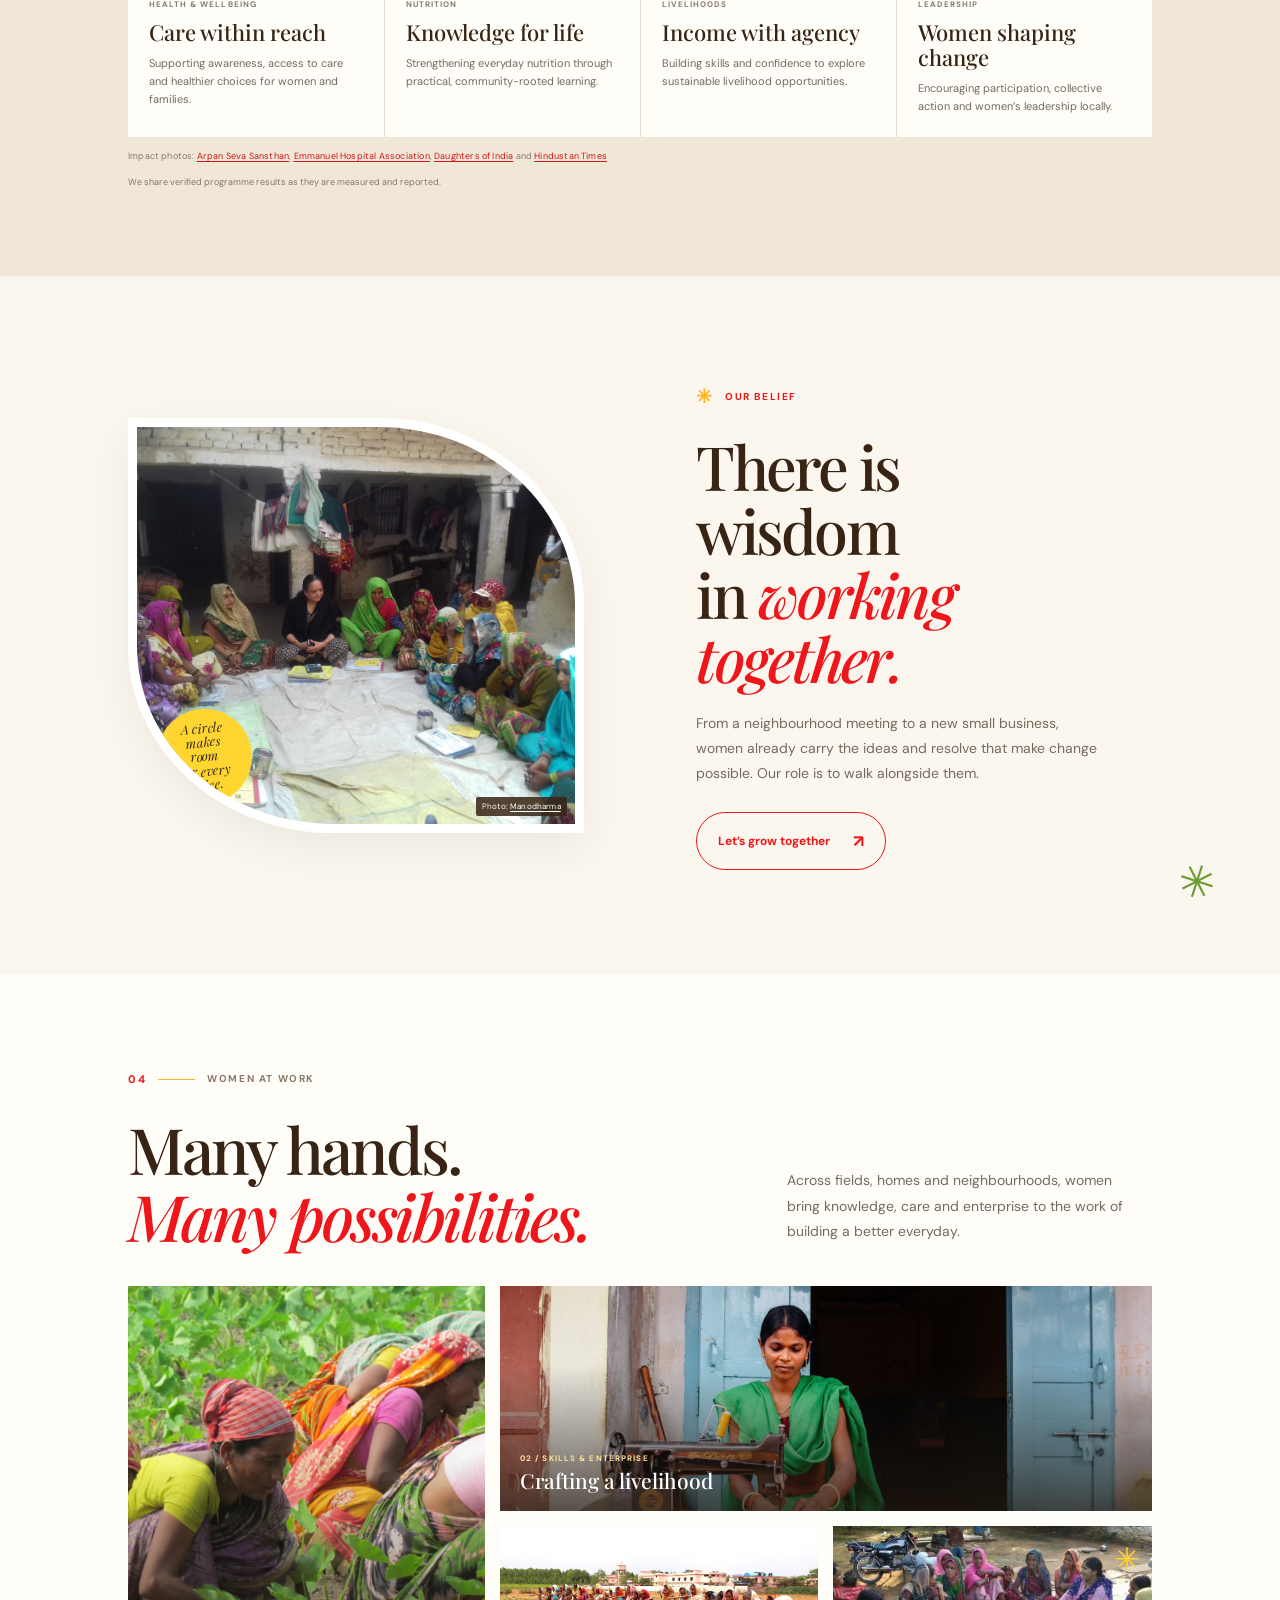
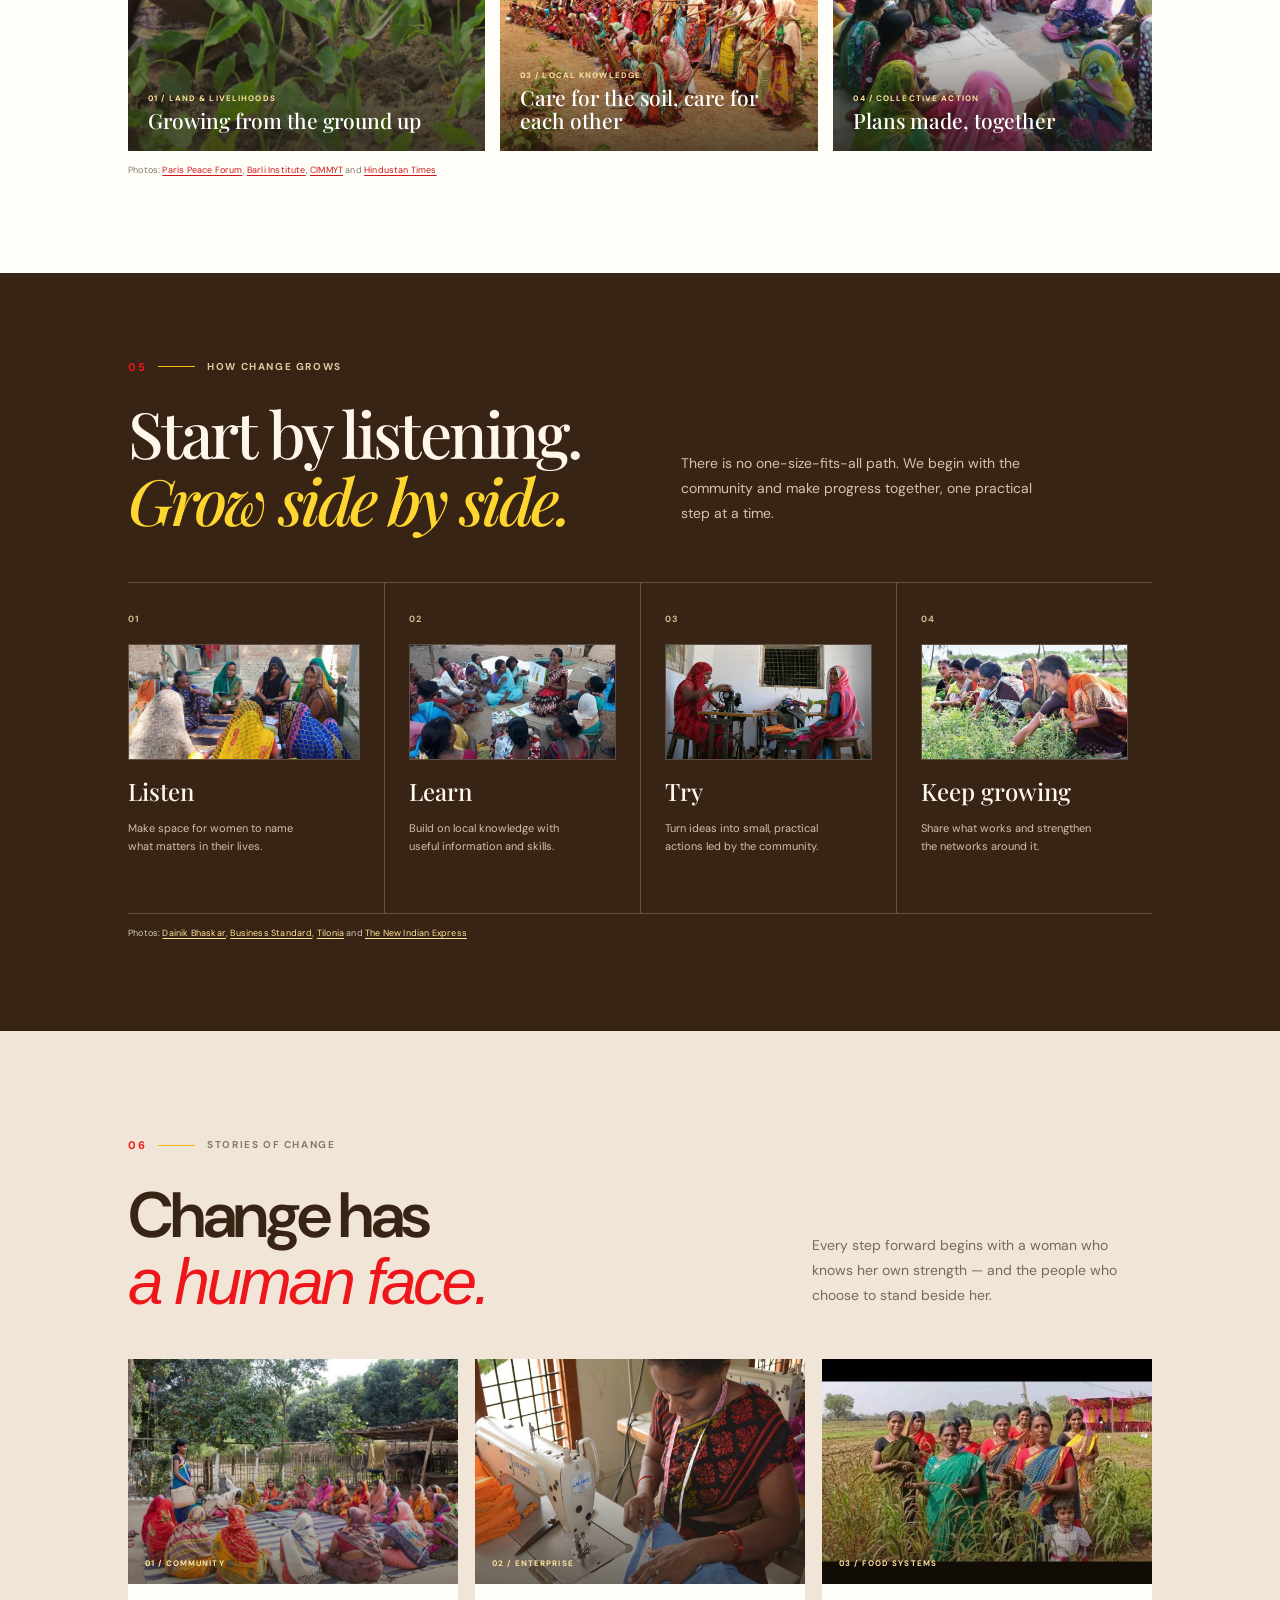
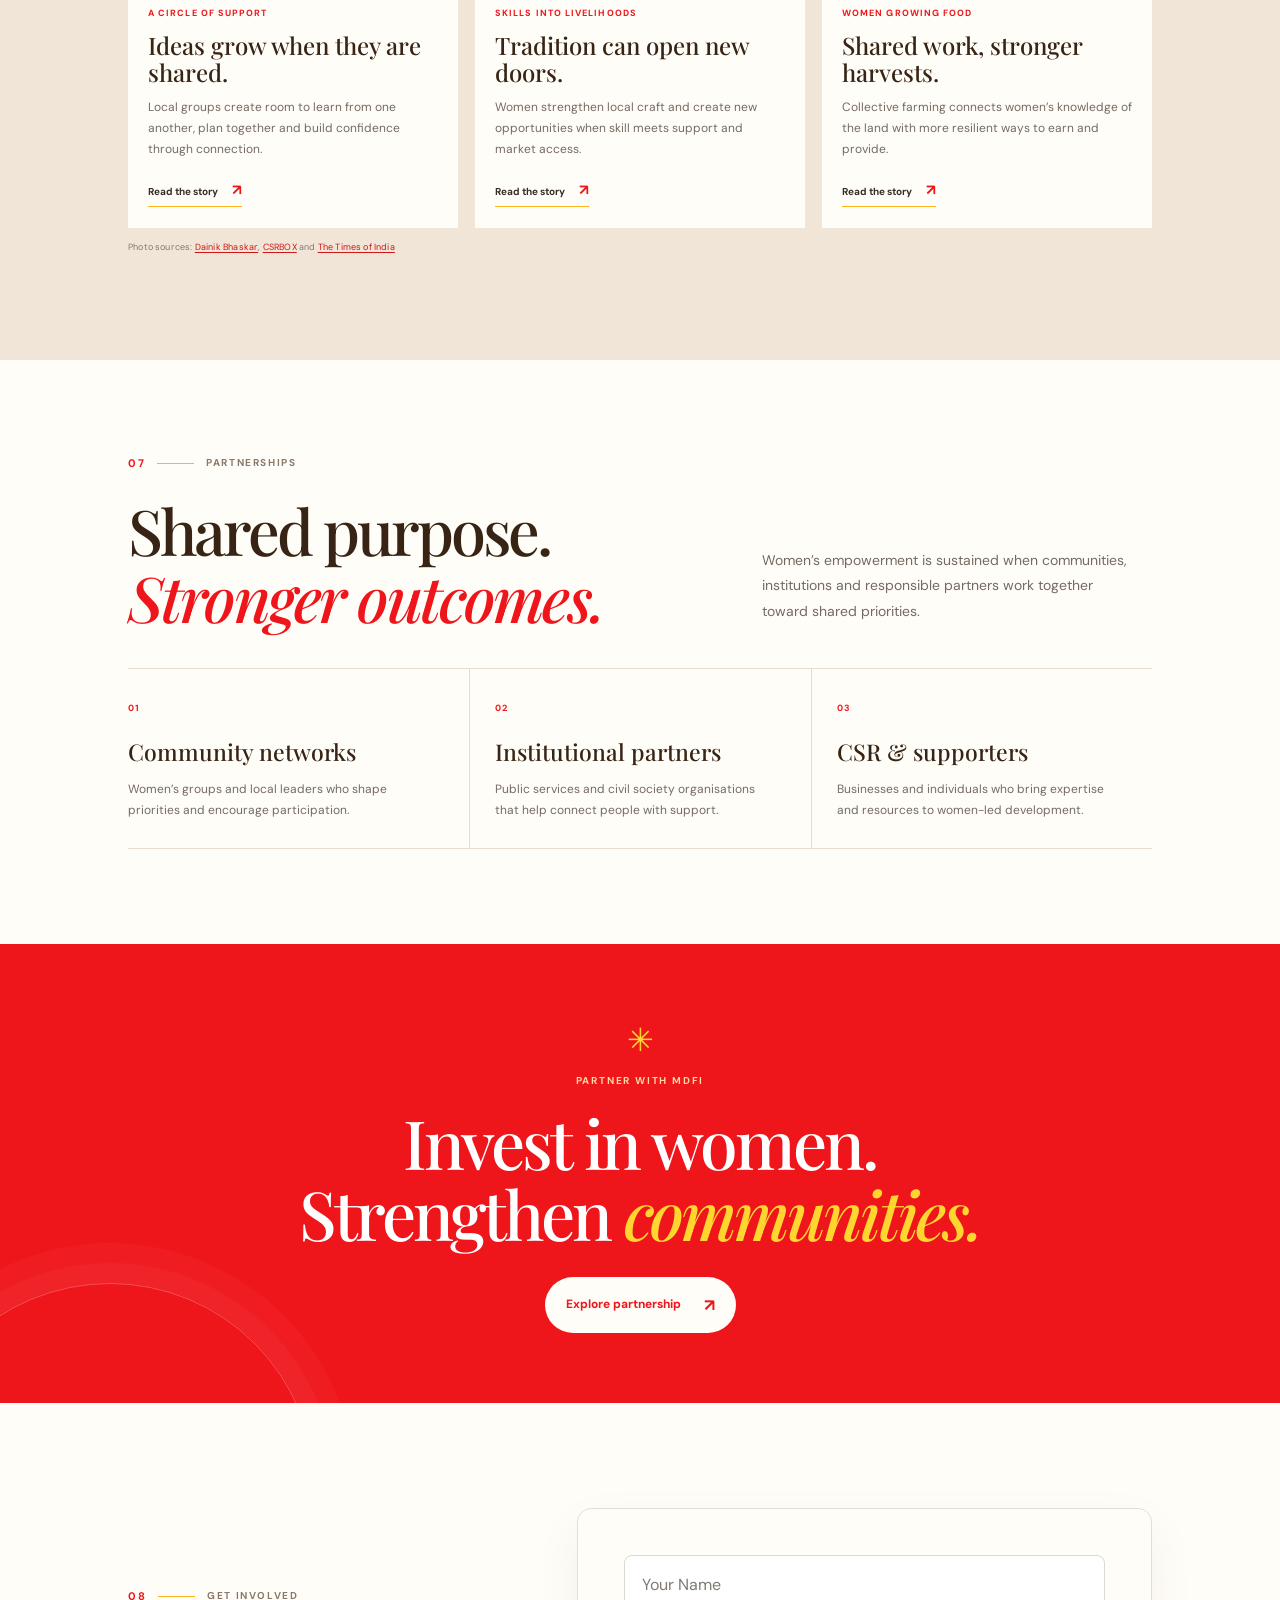
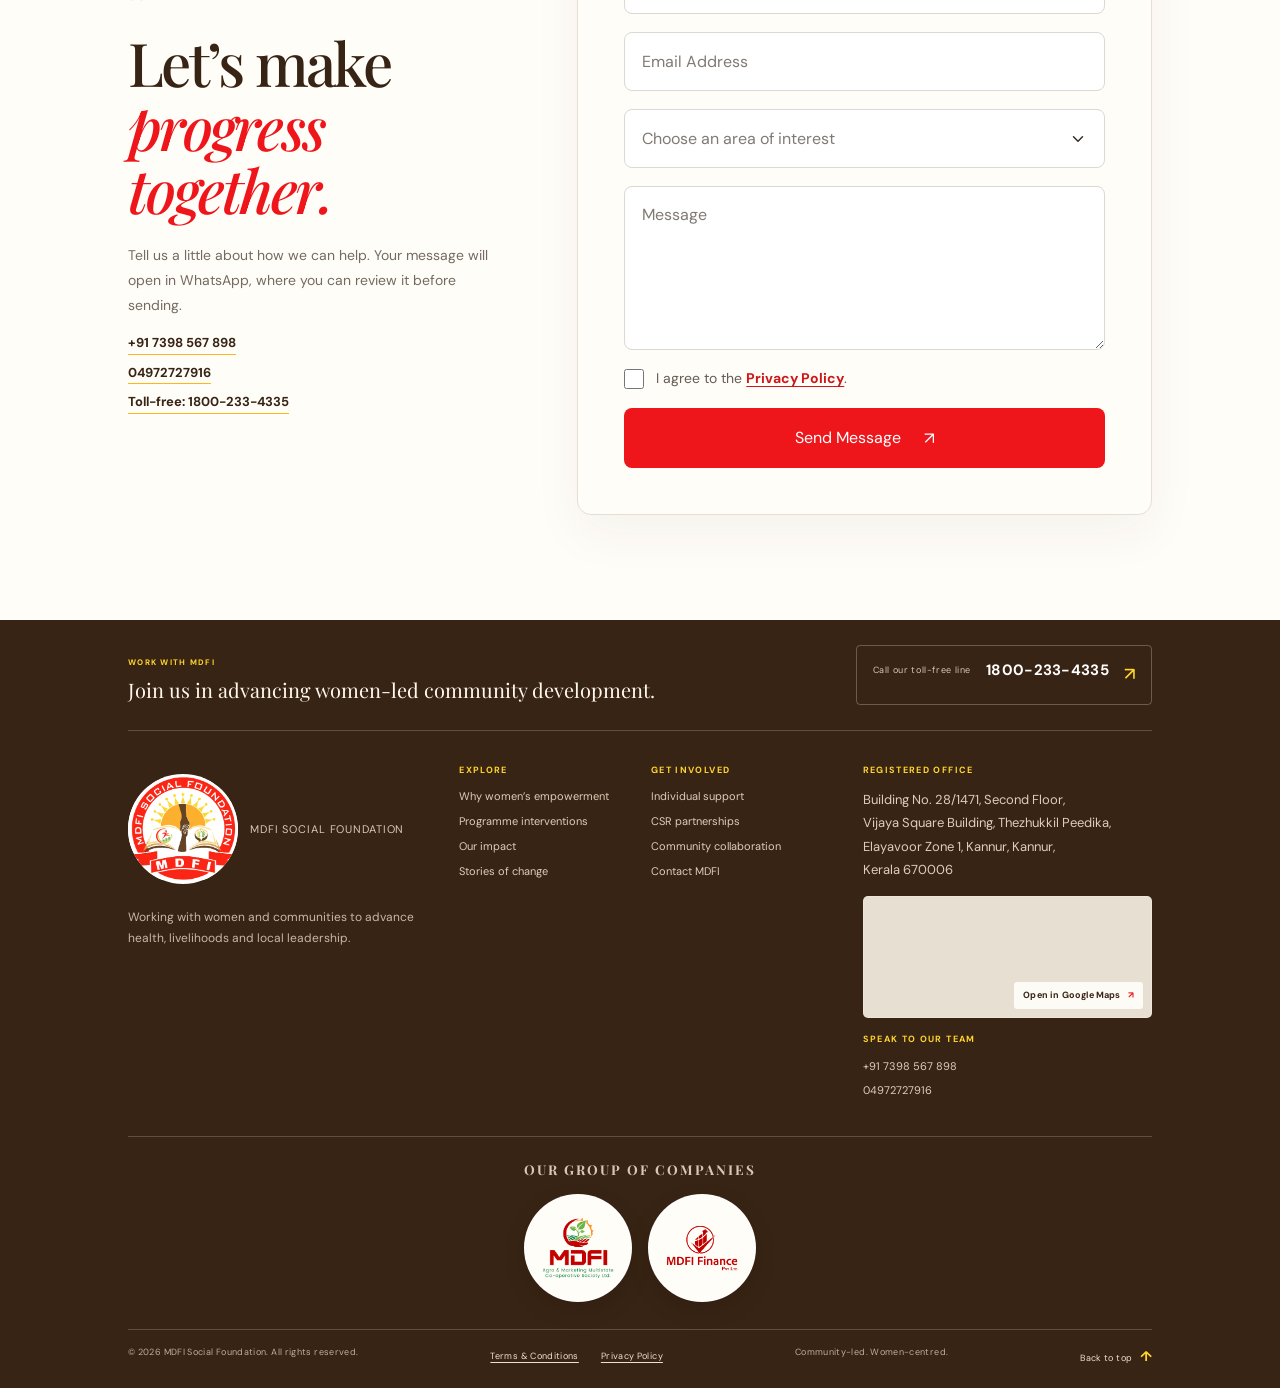
==== commit 1e2f3bff: "update fixed button map menu-contacts" ====
--- a/index.html
+++ b/index.html
@@ -14,6 +14,7 @@
   <link rel="stylesheet" href="photos.css">
   <link rel="stylesheet" href="contact-form.css">
   <link rel="stylesheet" href="header-logo.css">
+  <link rel="stylesheet" href="floating-contact.css">
 </head>
 <body>
   <div class="announcement"><span class="sun-dot"></span> MDFI SOCIAL FOUNDATION <span class="announcement-divider">/</span> WOMEN · HEALTH · LIVELIHOODS</div>
@@ -25,6 +26,7 @@
       <a href="#work">Interventions</a>
       <a href="#impact">Our impact</a>
       <a href="#stories">Stories</a>
+      <a href="#contact-numbers">Contacts</a>
       <a class="nav-cta" href="#connect">Get involved <span aria-hidden="true">↗</span></a>
     </nav>
   </header>
@@ -133,7 +135,7 @@
         <h2>Let’s make<br><em>progress together.</em></h2>
         <div class="connect-copy">
           <p>Tell us a little about how we can help. Your message will open in WhatsApp, where you can review it before sending.</p>
-          <div class="connect-phones"><a href="tel:+917398567898">+91 7398 567 898</a><a href="tel:+914972727916">04972727916</a><a href="tel:18002334335">Toll-free: 1800-233-4335</a></div>
+          <div id="contact-numbers" class="connect-phones"><a href="tel:+917398567898">+91 7398 567 898</a><a href="tel:+914972727916">04972727916</a><a href="tel:18002334335">Toll-free: 1800-233-4335</a></div>
         </div>
       </div>
       <form id="whatsapp-contact-form" class="contact-form">
@@ -156,7 +158,7 @@
       <div class="footer-identity"><a class="footer-brand" href="#top"><img src="assets/mdfi-logo.png" alt="MDFI Social Foundation"><span>MDFI Social Foundation</span></a><p>Working with women and communities to advance health, livelihoods and local leadership.</p></div>
       <div class="footer-column"><h2>Explore</h2><a href="#why">Why women’s empowerment</a><a href="#work">Programme interventions</a><a href="#impact">Our impact</a><a href="#stories">Stories of change</a></div>
       <div class="footer-column"><h2>Get involved</h2><a href="#connect">Individual support</a><a href="#connect">CSR partnerships</a><a href="#connect">Community collaboration</a><a href="#connect">Contact MDFI</a></div>
-      <div class="footer-contact"><h2>REGISTERED OFFICE</h2><address>Building No. 28/1471, Second Floor,<br>Vijaya Square Building, Thezhukkil Peedika,<br>Elayavoor Zone 1, Kannur, Kannur,<br>Kerala 670006</address><h2 class="footer-call-title">Speak to our team</h2><a href="tel:+917398567898">+91 7398 567 898</a><a href="tel:+914972727916">04972727916</a></div>
+      <div class="footer-contact"><h2>REGISTERED OFFICE</h2><address>Building No. 28/1471, Second Floor,<br>Vijaya Square Building, Thezhukkil Peedika,<br>Elayavoor Zone 1, Kannur, Kannur,<br>Kerala 670006</address><div class="footer-map-preview"><iframe src="https://www.google.com/maps?q=Vijaya%20Square%20Building%2C%20Thezhukkil%20Peedika%2C%20Elayavoor%20Zone%2C%20Kannur%2C%20Kerala%20670006&output=embed" title="Map showing MDFI Social Foundation's registered office in Kannur" loading="lazy" referrerpolicy="no-referrer-when-downgrade" tabindex="-1" aria-hidden="true"></iframe><a class="footer-map-link" href="https://www.google.com/maps/search/?api=1&amp;query=Building%20No.%2028%2F1471%2C%20Vijaya%20Square%20Building%2C%20Thezhukkil%20Peedika%2C%20Elayavoor%20Zone%2C%20Kannur%2C%20Kerala%20670006%2C%20India" target="_blank" rel="noopener noreferrer" aria-label="Open the MDFI registered office location in Google Maps"><span>Open in Google Maps <b aria-hidden="true">↗</b></span></a></div><h2 class="footer-call-title">Speak to our team</h2><a href="tel:+917398567898">+91 7398 567 898</a><a href="tel:+914972727916">04972727916</a></div>
     </div>
     <section class="footer-group" aria-labelledby="footer-group-title">
       <h2 id="footer-group-title">Our group of companies</h2>
@@ -167,6 +169,14 @@
     </section>
     <div class="footer-bottom"><span>© <span id="year"></span> MDFI Social Foundation. All rights reserved.</span><nav class="footer-legal-links" aria-label="Legal information"><a href="terms.html">Terms &amp; Conditions</a><a href="privacy.html">Privacy Policy</a></nav><span>Community-led. Women-centred.</span><a href="#top">Back to top <b aria-hidden="true">↑</b></a></div>
   </footer>
+  <div class="floating-contact-actions" aria-label="Quick contact">
+    <a class="floating-contact-button floating-whatsapp" href="https://wa.me/917398567898" target="_blank" rel="noopener noreferrer" aria-label="Chat with MDFI on WhatsApp" title="Chat on WhatsApp">
+      <svg viewBox="0 0 32 32" aria-hidden="true"><path fill="currentColor" d="M16.02 3.2c-6.98 0-12.66 5.66-12.67 12.63 0 2.23.59 4.4 1.71 6.31L3.25 28.8l6.82-1.79a12.68 12.68 0 0 0 5.94 1.48h.01c6.97 0 12.65-5.67 12.66-12.64A12.55 12.55 0 0 0 24.96 6.9a12.57 12.57 0 0 0-8.94-3.7Zm0 23.14h-.01a10.5 10.5 0 0 1-5.35-1.46l-.38-.22-4.05 1.06 1.08-3.95-.25-.4a10.46 10.46 0 0 1-1.61-5.54c0-5.83 4.74-10.56 10.58-10.56 2.82 0 5.47 1.1 7.46 3.1a10.5 10.5 0 0 1 3.09 7.47c0 5.83-4.74 10.57-10.56 10.57Zm5.8-7.92c-.32-.16-1.9-.94-2.2-1.05-.3-.11-.5-.16-.71.16-.21.32-.82 1.05-1 1.26-.18.21-.37.24-.68.08-.32-.16-1.35-.5-2.57-1.59-.95-.84-1.59-1.88-1.78-2.2-.19-.32-.02-.49.14-.65.14-.14.32-.37.47-.55.16-.18.21-.32.32-.53.1-.21.05-.4-.03-.56-.08-.16-.71-1.72-.98-2.35-.26-.62-.52-.54-.71-.55h-.6c-.21 0-.55.08-.84.4-.29.32-1.1 1.08-1.1 2.64s1.12 3.06 1.27 3.27c.16.21 2.2 3.36 5.32 4.71.74.32 1.32.52 1.77.67.75.24 1.43.2 1.97.12.6-.09 1.9-.77 2.17-1.51.27-.74.27-1.38.19-1.51-.08-.13-.29-.21-.61-.37Z"/></svg>
+    </a>
+    <a class="floating-contact-button floating-phone" href="tel:18002334335" aria-label="Call MDFI toll-free at 1800-233-4335" title="Call toll-free: 1800-233-4335">
+      <svg viewBox="0 0 24 24" aria-hidden="true"><path fill="currentColor" d="M6.62 10.79a15.05 15.05 0 0 0 6.59 6.59l2.2-2.2a1 1 0 0 1 1.02-.24c1.12.37 2.33.57 3.57.57a1 1 0 0 1 1 1V20a1 1 0 0 1-1 1C10.61 21 3 13.39 3 4a1 1 0 0 1 1-1h3.5a1 1 0 0 1 1 1c0 1.25.2 2.45.57 3.57a1 1 0 0 1-.25 1.02l-2.2 2.2Z"/></svg>
+    </a>
+  </div>
   <script src="script.js"></script>
 </body>
 </html>
--- a/footer.css
+++ b/footer.css
@@ -97,6 +97,53 @@
 .footer-contact address {
   font-size: 13px;
   line-height: 1.8;
+}
+
+.footer-map-preview {
+  position: relative;
+  height: 122px;
+  margin-top: 14px;
+  overflow: hidden;
+  border: 1px solid #ffffff38;
+  border-radius: 5px;
+  background: #e7dfd1;
+}
+
+.footer-map-preview iframe {
+  width: 100%;
+  height: 100%;
+  border: 0;
+  pointer-events: none;
+}
+
+.footer-map-link {
+  position: absolute;
+  inset: 0;
+  display: flex;
+  align-items: flex-end;
+  justify-content: flex-end;
+  padding: 8px;
+  color: var(--brown) !important;
+}
+
+.footer-map-link span {
+  padding: 6px 9px;
+  border-radius: 3px;
+  background: #fffdf8ed;
+  color: var(--brown);
+  font-size: 9px;
+  font-weight: 700;
+  letter-spacing: .02em;
+}
+
+.footer-map-link b {
+  margin-left: 5px;
+  color: var(--red);
+}
+
+.footer-map-link:focus-visible {
+  outline: 2px solid var(--yellow);
+  outline-offset: -3px;
 }
 
 .footer-group {
@@ -275,6 +322,10 @@
     font-size: 12.5px;
   }
 
+  .footer-map-preview {
+    height: 150px;
+  }
+
   .footer-contact h2 {
     font-size: 10px;
   }
--- a/header-logo.css
+++ b/header-logo.css
@@ -4,15 +4,15 @@
 }
 
 .brand {
-  width: 108px;
-  height: 108px;
-  flex: 0 0 108px;
+  width: 111px;
+  height: 111px;
+  flex: 0 0 111px;
   overflow: visible;
 }
 
 .brand img {
-  width: 104px;
-  height: 104px;
+  width: 107px;
+  height: 107px;
   max-width: none;
   object-fit: contain;
 }
@@ -31,13 +31,13 @@
   }
 
   .brand {
-    width: 88px;
-    height: 88px;
-    flex-basis: 88px;
+    width: 91px;
+    height: 91px;
+    flex-basis: 91px;
   }
 
   .brand img {
-    width: 84px;
-    height: 84px;
+    width: 87px;
+    height: 87px;
   }
 }
--- a/floating-contact.css
+++ b/floating-contact.css
@@ -0,0 +1,71 @@
+.floating-contact-actions {
+  position: fixed;
+  right: clamp(14px, 2.5vw, 32px);
+  bottom: clamp(18px, 3vh, 30px);
+  z-index: 30;
+  display: flex;
+  flex-direction: column;
+  gap: 13px;
+}
+
+.floating-contact-button {
+  width: 58px;
+  height: 58px;
+  display: grid;
+  place-items: center;
+  border-radius: 50%;
+  color: #fff;
+  box-shadow: 0 8px 22px #1b100d35;
+  transition: transform .2s ease, box-shadow .2s ease;
+}
+
+.floating-contact-button:hover {
+  transform: translateY(-3px);
+  box-shadow: 0 11px 28px #1b100d45;
+}
+
+.floating-contact-button:focus-visible {
+  outline: 3px solid var(--yellow);
+  outline-offset: 3px;
+}
+
+.floating-contact-button svg {
+  width: 28px;
+  height: 28px;
+}
+
+.floating-whatsapp {
+  background: #19c768;
+}
+
+.floating-phone {
+  background: #087cf0;
+}
+
+.floating-phone svg {
+  width: 25px;
+  height: 25px;
+}
+
+@media (max-width: 680px) {
+  .floating-contact-actions {
+    right: 14px;
+    bottom: max(16px, env(safe-area-inset-bottom));
+    gap: 10px;
+  }
+
+  .floating-contact-button {
+    width: 52px;
+    height: 52px;
+  }
+
+  .floating-contact-button svg {
+    width: 25px;
+    height: 25px;
+  }
+
+  .floating-phone svg {
+    width: 23px;
+    height: 23px;
+  }
+}
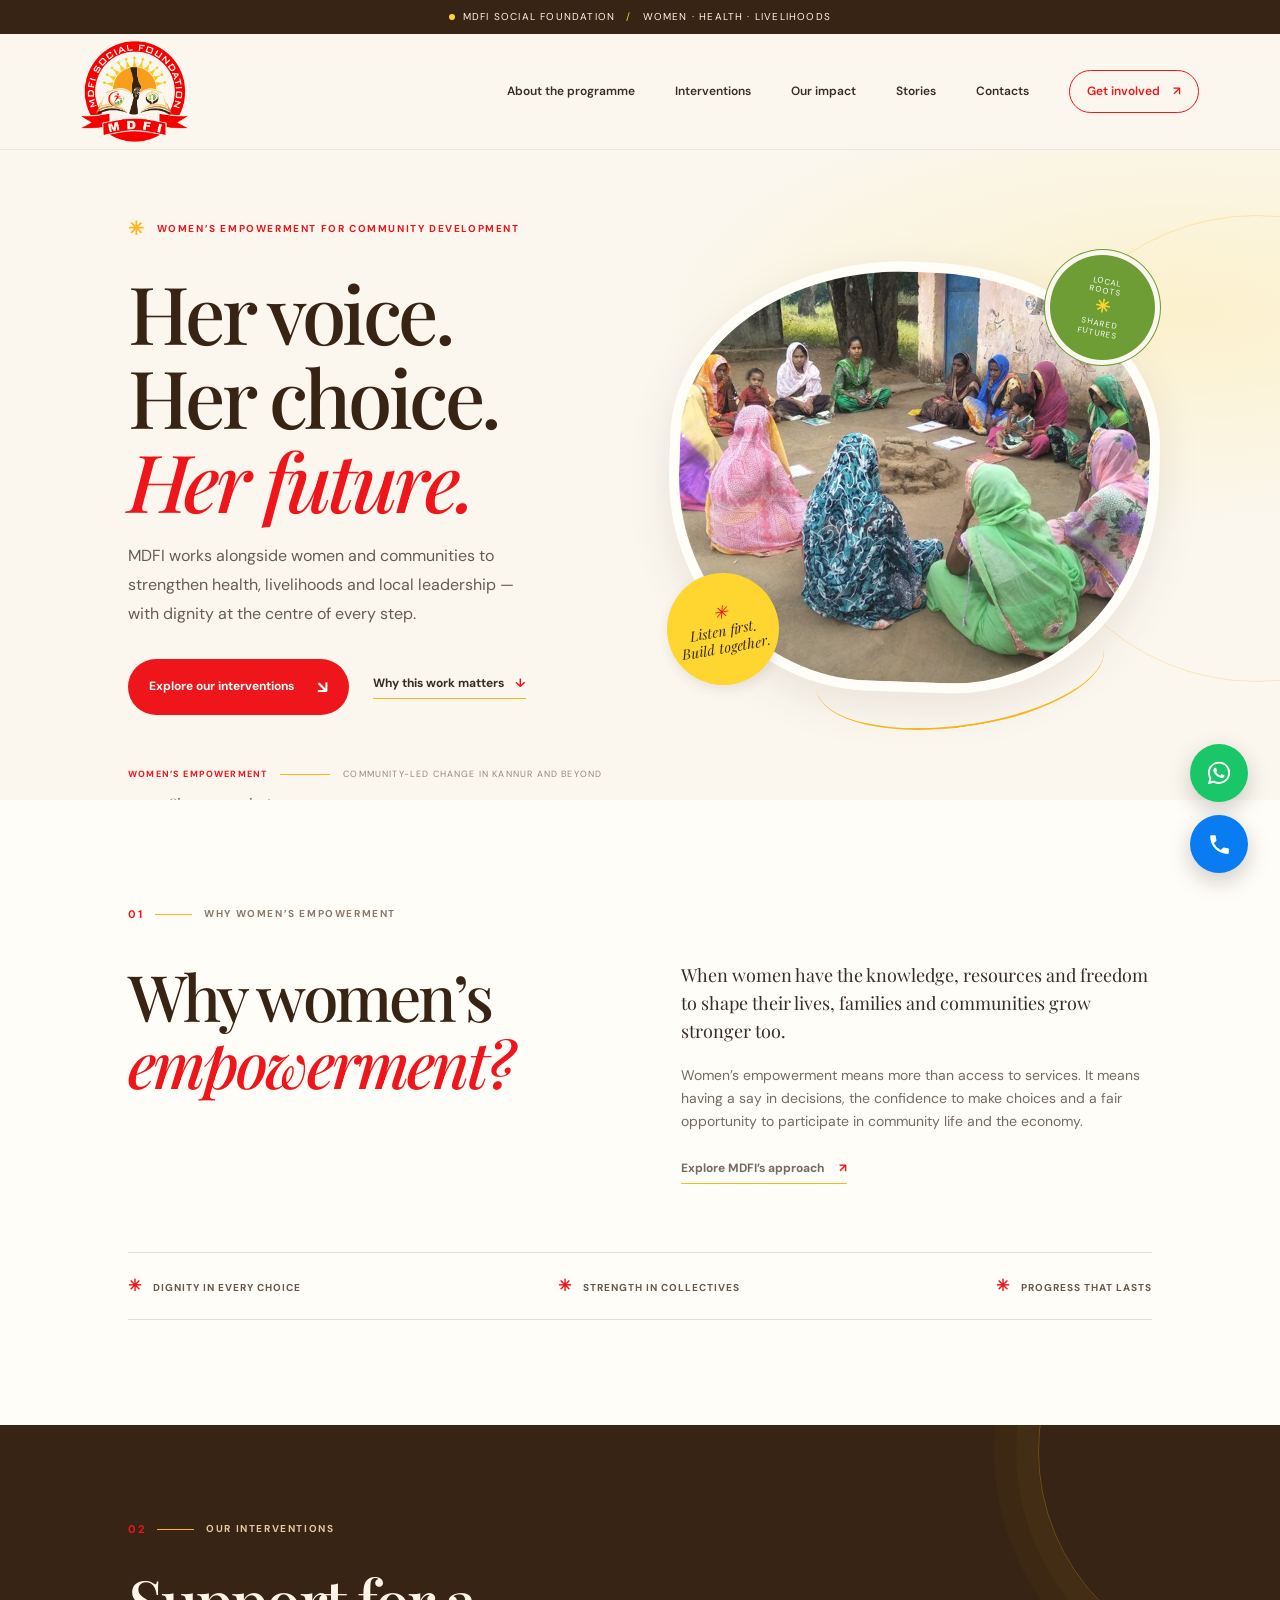
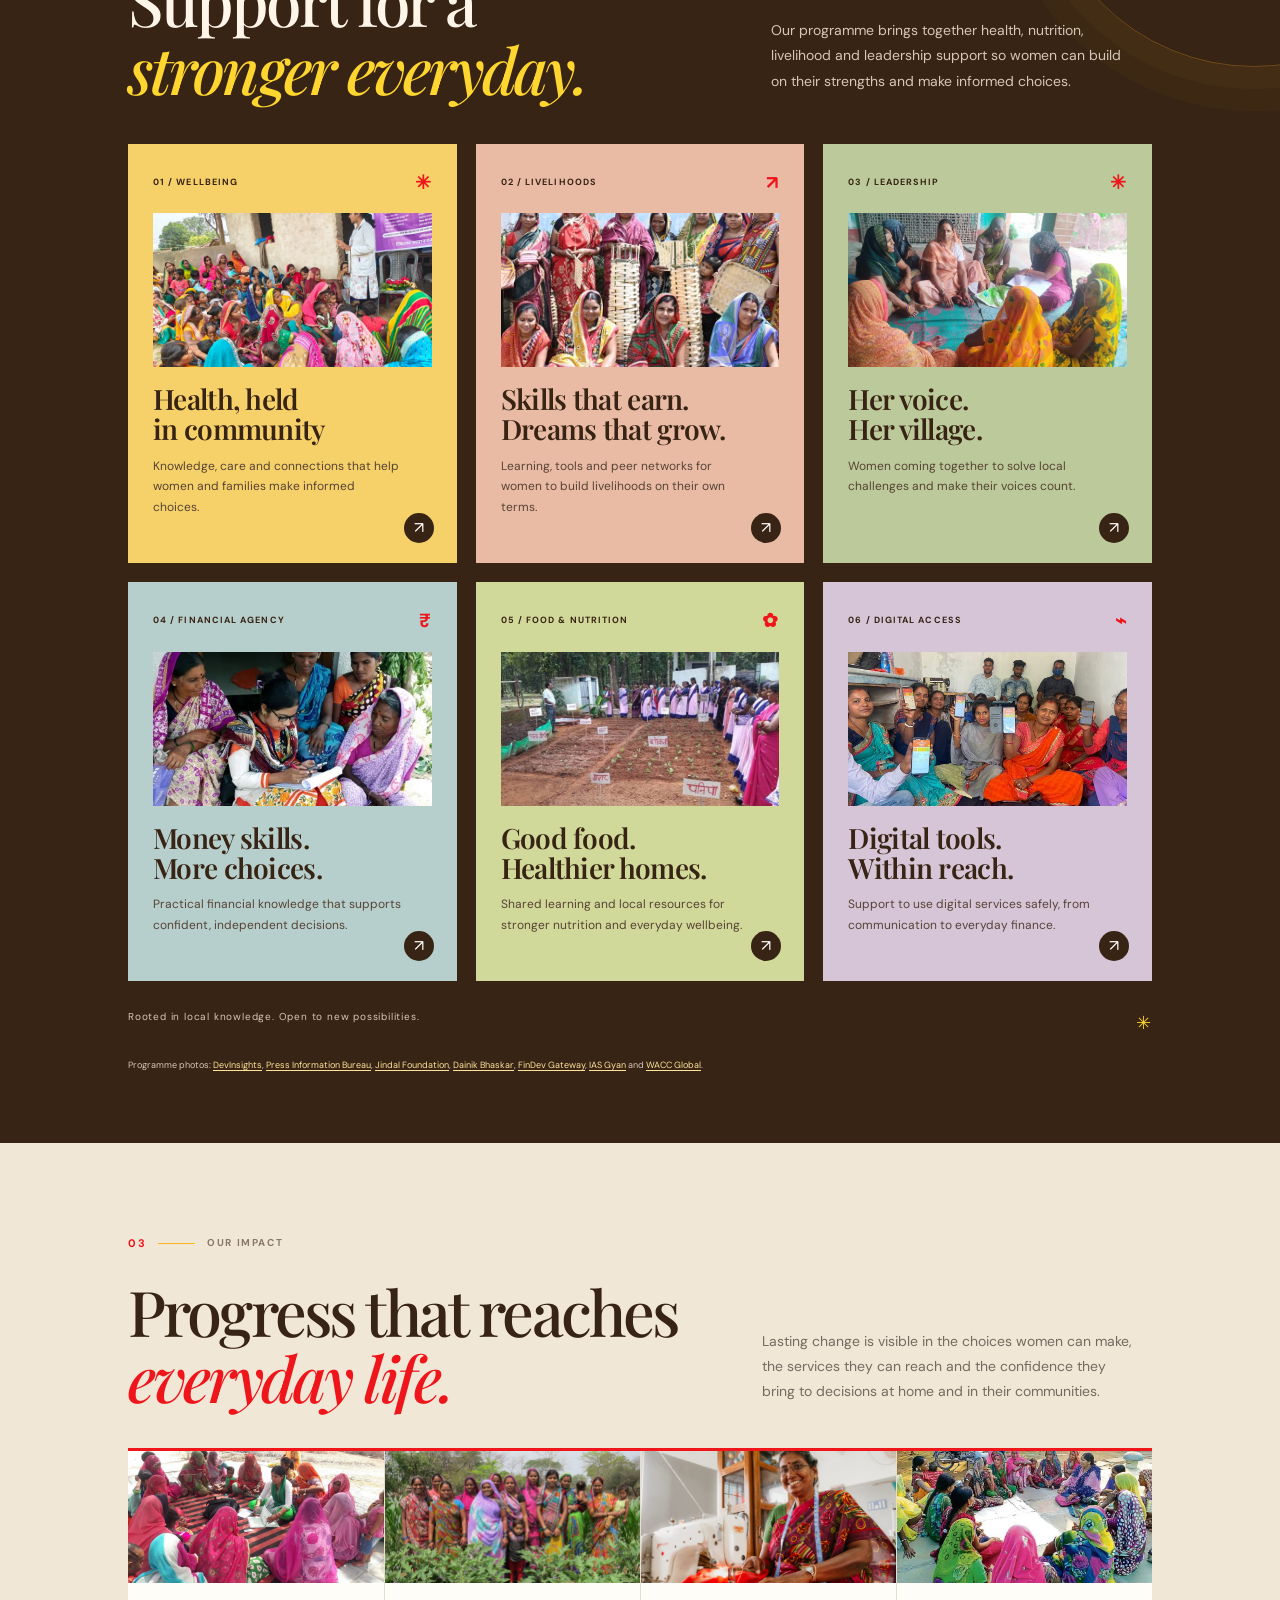
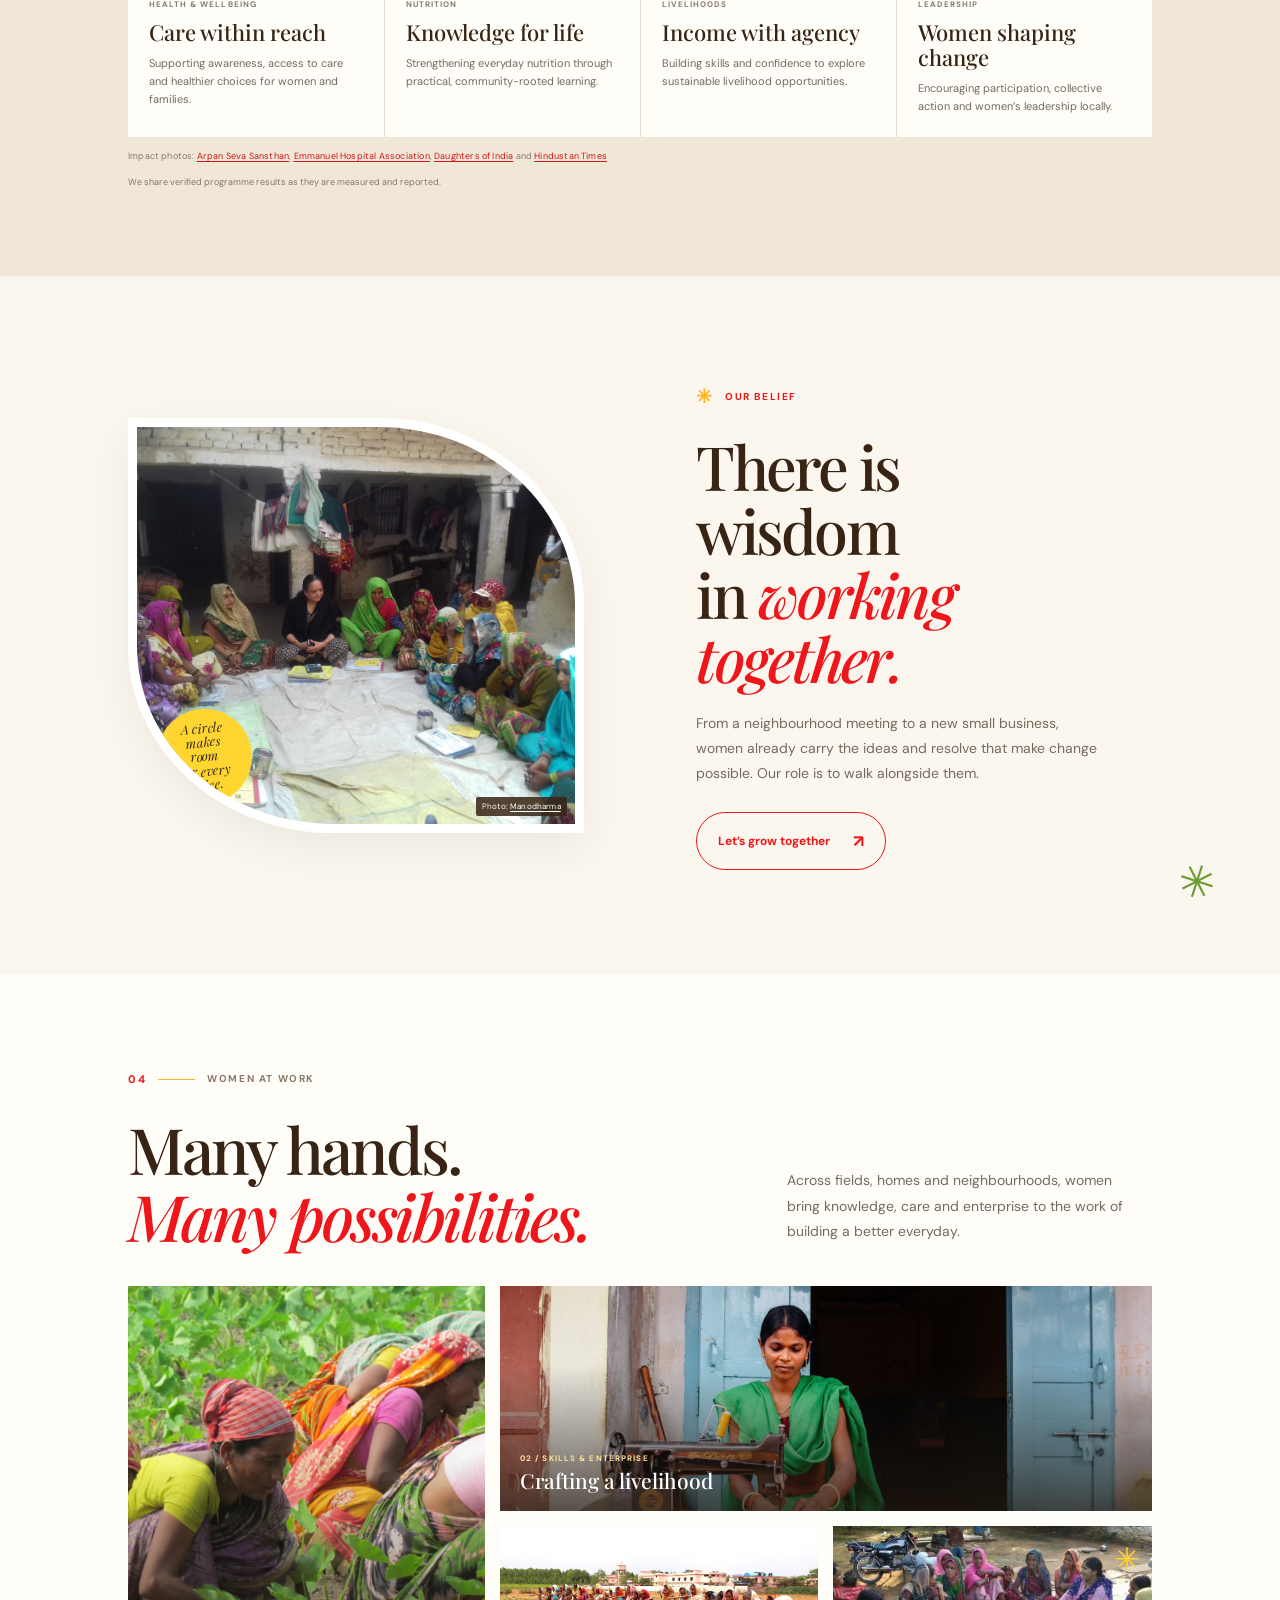
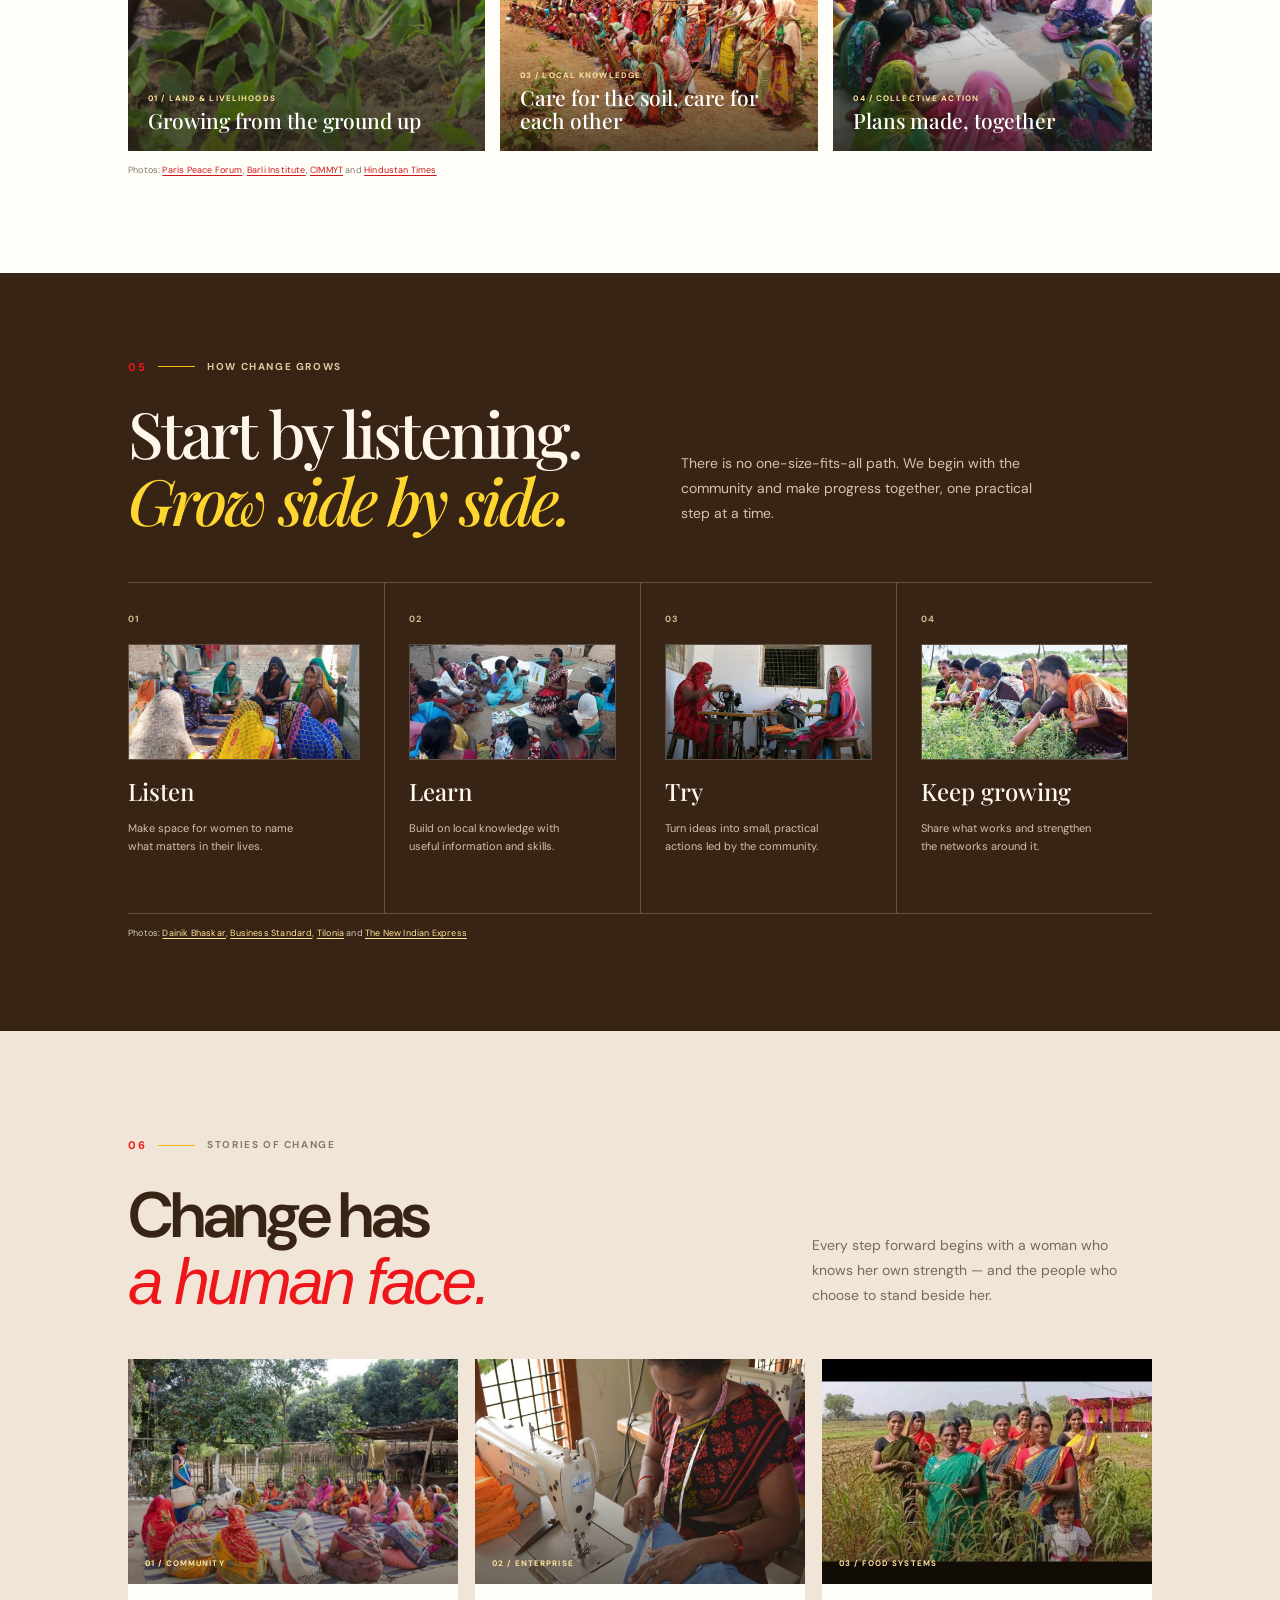
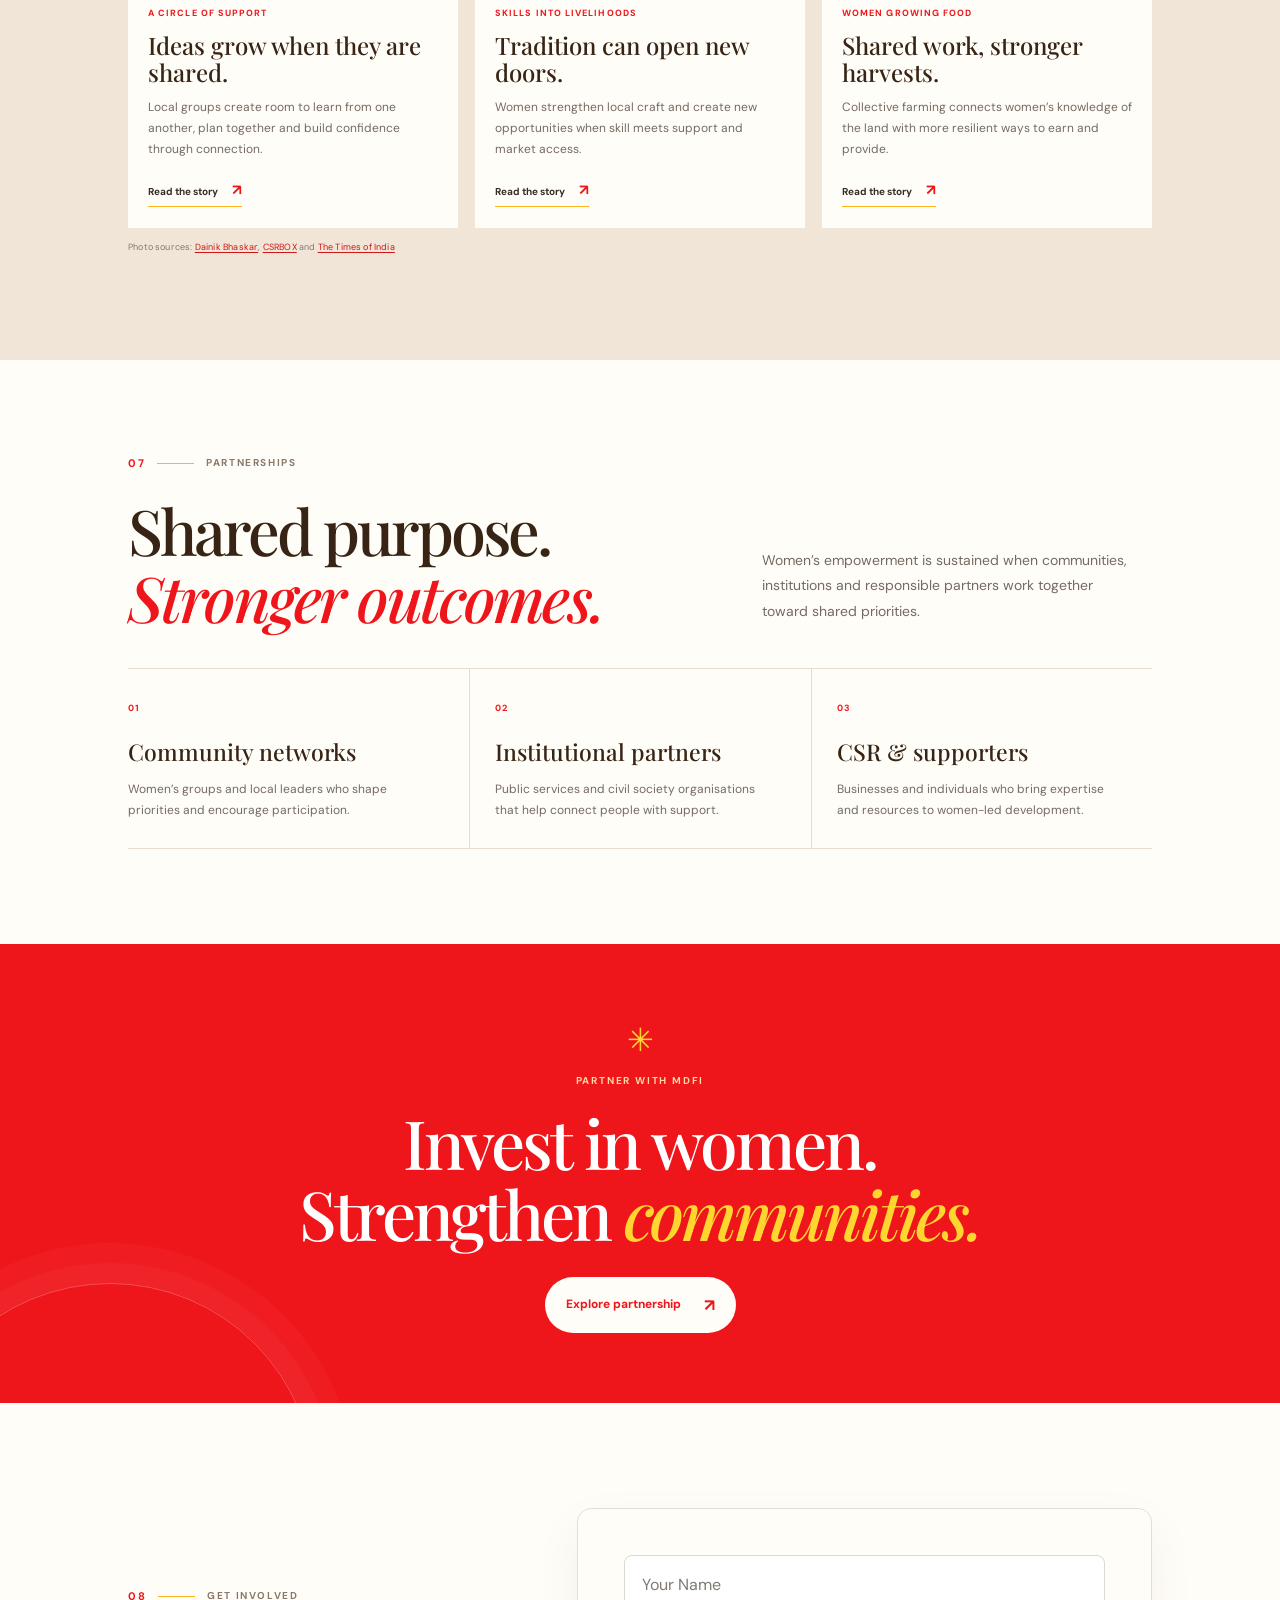
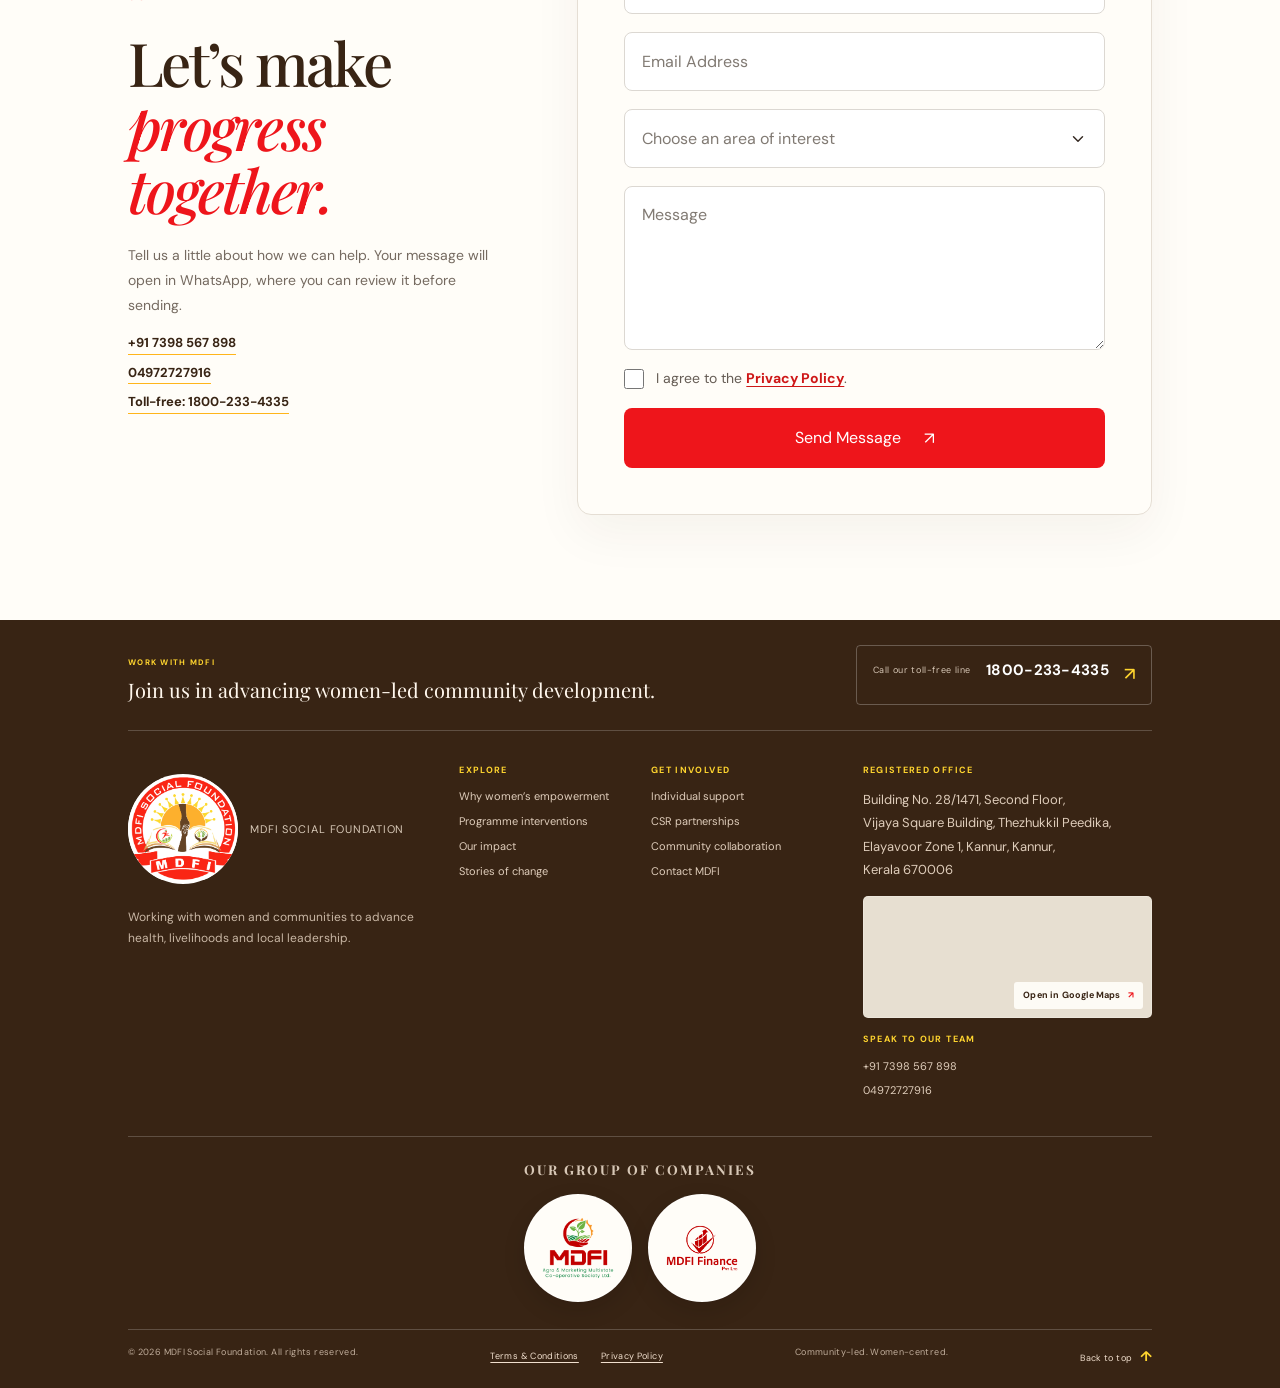
==== commit 87b6c304: "title name" ====
--- a/index.html
+++ b/index.html
@@ -2,10 +2,10 @@
 <html lang="en">
 <head>
   <meta charset="utf-8">
-  <meta name="viewport" content="width=device-width, initial-scale=1">
+  <meta name="viewport" content="width=device-width, initial-scale=1, viewport-fit=cover">
   <meta name="theme-color" content="#fbf7ef">
   <meta name="description" content="Learn how MDFI Social Foundation supports women’s health, livelihoods and local leadership through community-led development.">
-  <title>Women’s Empowerment & Community Development | MDFI Social Foundation</title>
+  <title>MDFI Social Foundation</title>
   <link rel="preconnect" href="https://fonts.googleapis.com">
   <link rel="preconnect" href="https://fonts.gstatic.com" crossorigin>
   <link href="https://fonts.googleapis.com/css2?family=DM+Sans:wght@400;500;600;700&family=Playfair+Display:wght@500;600;700&display=swap" rel="stylesheet">
@@ -15,6 +15,7 @@
   <link rel="stylesheet" href="contact-form.css">
   <link rel="stylesheet" href="header-logo.css">
   <link rel="stylesheet" href="floating-contact.css">
+  <link rel="stylesheet" href="mobile.css">
 </head>
 <body>
   <div class="announcement"><span class="sun-dot"></span> MDFI SOCIAL FOUNDATION <span class="announcement-divider">/</span> WOMEN · HEALTH · LIVELIHOODS</div>
@@ -26,7 +27,7 @@
       <a href="#work">Interventions</a>
       <a href="#impact">Our impact</a>
       <a href="#stories">Stories</a>
-      <a href="#contact-numbers">Contacts</a>
+      <a href="#footer-speak-to-team">Contacts</a>
       <a class="nav-cta" href="#connect">Get involved <span aria-hidden="true">↗</span></a>
     </nav>
   </header>
@@ -158,7 +159,7 @@
       <div class="footer-identity"><a class="footer-brand" href="#top"><img src="assets/mdfi-logo.png" alt="MDFI Social Foundation"><span>MDFI Social Foundation</span></a><p>Working with women and communities to advance health, livelihoods and local leadership.</p></div>
       <div class="footer-column"><h2>Explore</h2><a href="#why">Why women’s empowerment</a><a href="#work">Programme interventions</a><a href="#impact">Our impact</a><a href="#stories">Stories of change</a></div>
       <div class="footer-column"><h2>Get involved</h2><a href="#connect">Individual support</a><a href="#connect">CSR partnerships</a><a href="#connect">Community collaboration</a><a href="#connect">Contact MDFI</a></div>
-      <div class="footer-contact"><h2>REGISTERED OFFICE</h2><address>Building No. 28/1471, Second Floor,<br>Vijaya Square Building, Thezhukkil Peedika,<br>Elayavoor Zone 1, Kannur, Kannur,<br>Kerala 670006</address><div class="footer-map-preview"><iframe src="https://www.google.com/maps?q=Vijaya%20Square%20Building%2C%20Thezhukkil%20Peedika%2C%20Elayavoor%20Zone%2C%20Kannur%2C%20Kerala%20670006&output=embed" title="Map showing MDFI Social Foundation's registered office in Kannur" loading="lazy" referrerpolicy="no-referrer-when-downgrade" tabindex="-1" aria-hidden="true"></iframe><a class="footer-map-link" href="https://www.google.com/maps/search/?api=1&amp;query=Building%20No.%2028%2F1471%2C%20Vijaya%20Square%20Building%2C%20Thezhukkil%20Peedika%2C%20Elayavoor%20Zone%2C%20Kannur%2C%20Kerala%20670006%2C%20India" target="_blank" rel="noopener noreferrer" aria-label="Open the MDFI registered office location in Google Maps"><span>Open in Google Maps <b aria-hidden="true">↗</b></span></a></div><h2 class="footer-call-title">Speak to our team</h2><a href="tel:+917398567898">+91 7398 567 898</a><a href="tel:+914972727916">04972727916</a></div>
+      <div class="footer-contact"><h2>REGISTERED OFFICE</h2><address>Building No. 28/1471, Second Floor,<br>Vijaya Square Building, Thezhukkil Peedika,<br>Elayavoor Zone 1, Kannur, Kannur,<br>Kerala 670006</address><div class="footer-map-preview"><iframe src="https://www.google.com/maps?q=Vijaya%20Square%20Building%2C%20Thezhukkil%20Peedika%2C%20Elayavoor%20Zone%2C%20Kannur%2C%20Kerala%20670006&output=embed" title="Map showing MDFI Social Foundation's registered office in Kannur" loading="lazy" referrerpolicy="no-referrer-when-downgrade" tabindex="-1" aria-hidden="true"></iframe><a class="footer-map-link" href="https://www.google.com/maps/search/?api=1&amp;query=Building%20No.%2028%2F1471%2C%20Vijaya%20Square%20Building%2C%20Thezhukkil%20Peedika%2C%20Elayavoor%20Zone%2C%20Kannur%2C%20Kerala%20670006%2C%20India" target="_blank" rel="noopener noreferrer" aria-label="Open the MDFI registered office location in Google Maps"><span>Open in Google Maps <b aria-hidden="true">↗</b></span></a></div><h2 id="footer-speak-to-team" class="footer-call-title">Speak to our team</h2><a href="tel:+917398567898">+91 7398 567 898</a><a href="tel:+914972727916">04972727916</a></div>
     </div>
     <section class="footer-group" aria-labelledby="footer-group-title">
       <h2 id="footer-group-title">Our group of companies</h2>
--- a/mobile.css
+++ b/mobile.css
@@ -0,0 +1,210 @@
+/* Mobile-first refinements for the site's primary phone audience. */
+@media (max-width: 680px) {
+  html {
+    scroll-padding-top: 100px;
+  }
+
+  [id] {
+    scroll-margin-top: 100px;
+  }
+
+  .site-header {
+    padding-right: 5%;
+    padding-left: 5%;
+  }
+
+  .main-nav {
+    top: 90px;
+    padding: 12px 5% 18px;
+  }
+
+  .main-nav > a {
+    min-height: 48px;
+    display: flex;
+    align-items: center;
+    font-size: 14px;
+  }
+
+  .main-nav .nav-cta {
+    min-height: 48px;
+    padding: 12px 0;
+  }
+
+  .section-pad {
+    padding-right: 6%;
+    padding-left: 6%;
+  }
+
+  .hero {
+    padding-right: 6%;
+    padding-left: 6%;
+  }
+
+  .hero-actions {
+    align-items: flex-start;
+  }
+
+  .button,
+  .text-link,
+  .underlined-link {
+    min-height: 44px;
+  }
+
+  .hero-actions .text-link {
+    display: inline-flex;
+    align-items: center;
+  }
+
+  .photo-credit,
+  .programme-photo-credit {
+    font-size: 10px;
+    overflow-wrap: anywhere;
+  }
+
+  .form-field input,
+  .form-field select,
+  .form-field textarea {
+    font-size: 16px;
+  }
+
+  .footer-map-link span {
+    min-height: 40px;
+    display: inline-flex;
+    align-items: center;
+  }
+
+  .floating-contact-actions {
+    right: max(12px, env(safe-area-inset-right));
+    bottom: max(16px, env(safe-area-inset-bottom));
+  }
+}
+
+@media (max-width: 480px) {
+  .announcement {
+    letter-spacing: .08em;
+  }
+
+  .section-pad {
+    padding-top: 58px;
+    padding-bottom: 58px;
+  }
+
+  .hero {
+    padding-top: 34px;
+    padding-bottom: 52px;
+  }
+
+  .hero h1 {
+    font-size: clamp(50px, 14vw, 65px);
+  }
+
+  .hero-art {
+    min-height: 310px;
+  }
+
+  .hero-photo {
+    height: 290px;
+  }
+
+  .section-kicker {
+    gap: 8px;
+    font-size: 8px;
+    letter-spacing: .12em;
+  }
+
+  .manifesto h2,
+  .work-heading h2,
+  .field-notes-head h2,
+  .pathway-heading h2,
+  .stories-head h2,
+  .impact-intro h2,
+  .collaboration-head h2,
+  .connect-section h2 {
+    font-size: 40px;
+  }
+
+  .work-grid {
+    gap: 12px;
+  }
+
+  .work-card {
+    min-height: 0;
+    padding: 18px;
+  }
+
+  .work-card h3 {
+    font-size: 24px;
+  }
+
+  .photo-grid {
+    grid-template-rows: 220px 155px 155px;
+    gap: 8px;
+  }
+
+  .pathway-steps {
+    grid-template-columns: 1fr;
+    gap: 0;
+  }
+
+  .pathway-steps article,
+  .pathway-steps article + article,
+  .pathway-steps article:nth-child(3),
+  .pathway-steps article:nth-child(4) {
+    min-height: 0;
+    padding: 18px 0;
+    border-left: 0;
+    border-top: 1px solid #ffffff38;
+  }
+
+  .pathway-steps article:first-child {
+    border-top: 0;
+  }
+
+  .step-photo {
+    height: 170px;
+  }
+
+  .story-card-image,
+  .story-card:last-child .story-card-image {
+    height: 205px;
+  }
+
+  .closing-band {
+    min-height: 340px;
+    padding: 54px 6%;
+  }
+
+  .closing-band h2 {
+    font-size: 42px;
+  }
+
+  .contact-form {
+    padding: 18px;
+    border-radius: 10px;
+  }
+
+  .form-field textarea {
+    min-height: 130px;
+  }
+
+  .footer-group h2 {
+    font-size: 12px;
+    letter-spacing: .11em;
+    text-align: center;
+  }
+
+  .footer-group-logo {
+    width: 70px;
+    height: 70px;
+  }
+
+  .floating-contact-actions {
+    right: 10px;
+    gap: 8px;
+  }
+
+  .floating-contact-button {
+    width: 48px;
+    height: 48px;
+  }
+}
